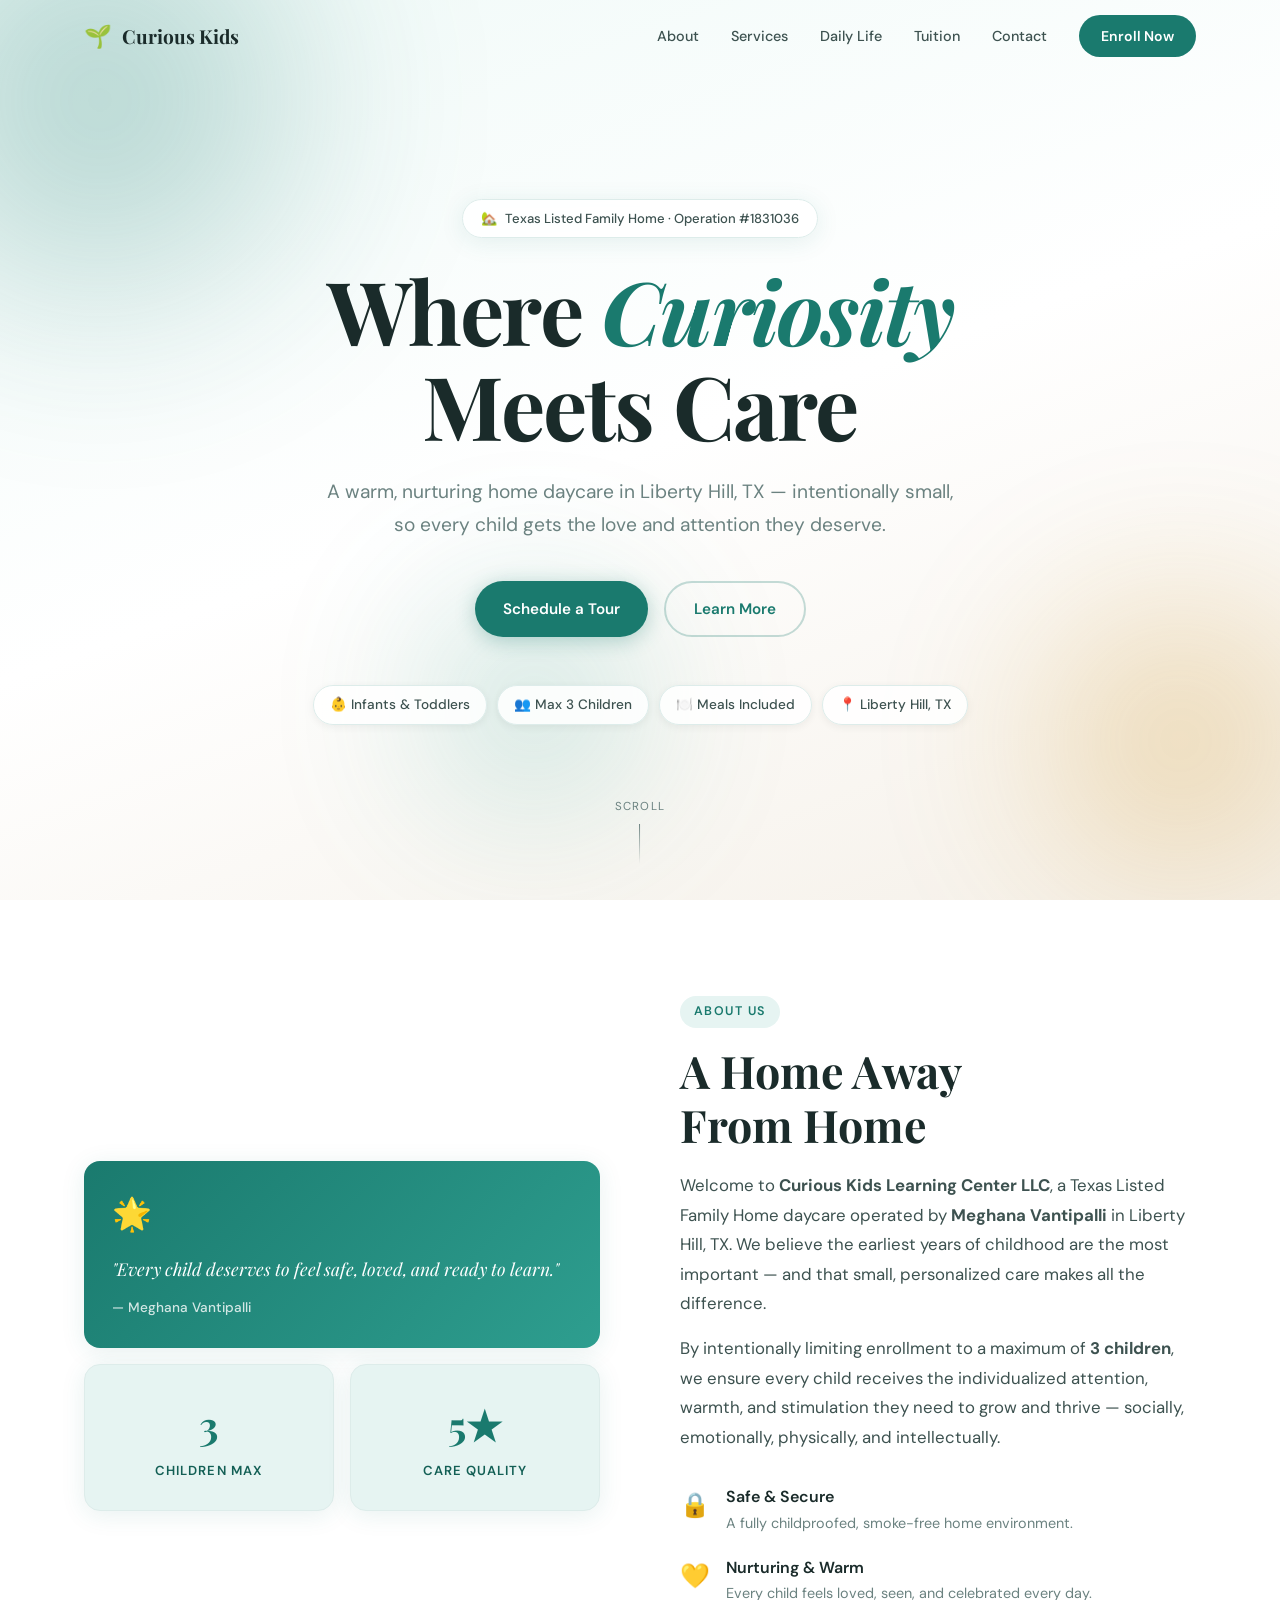
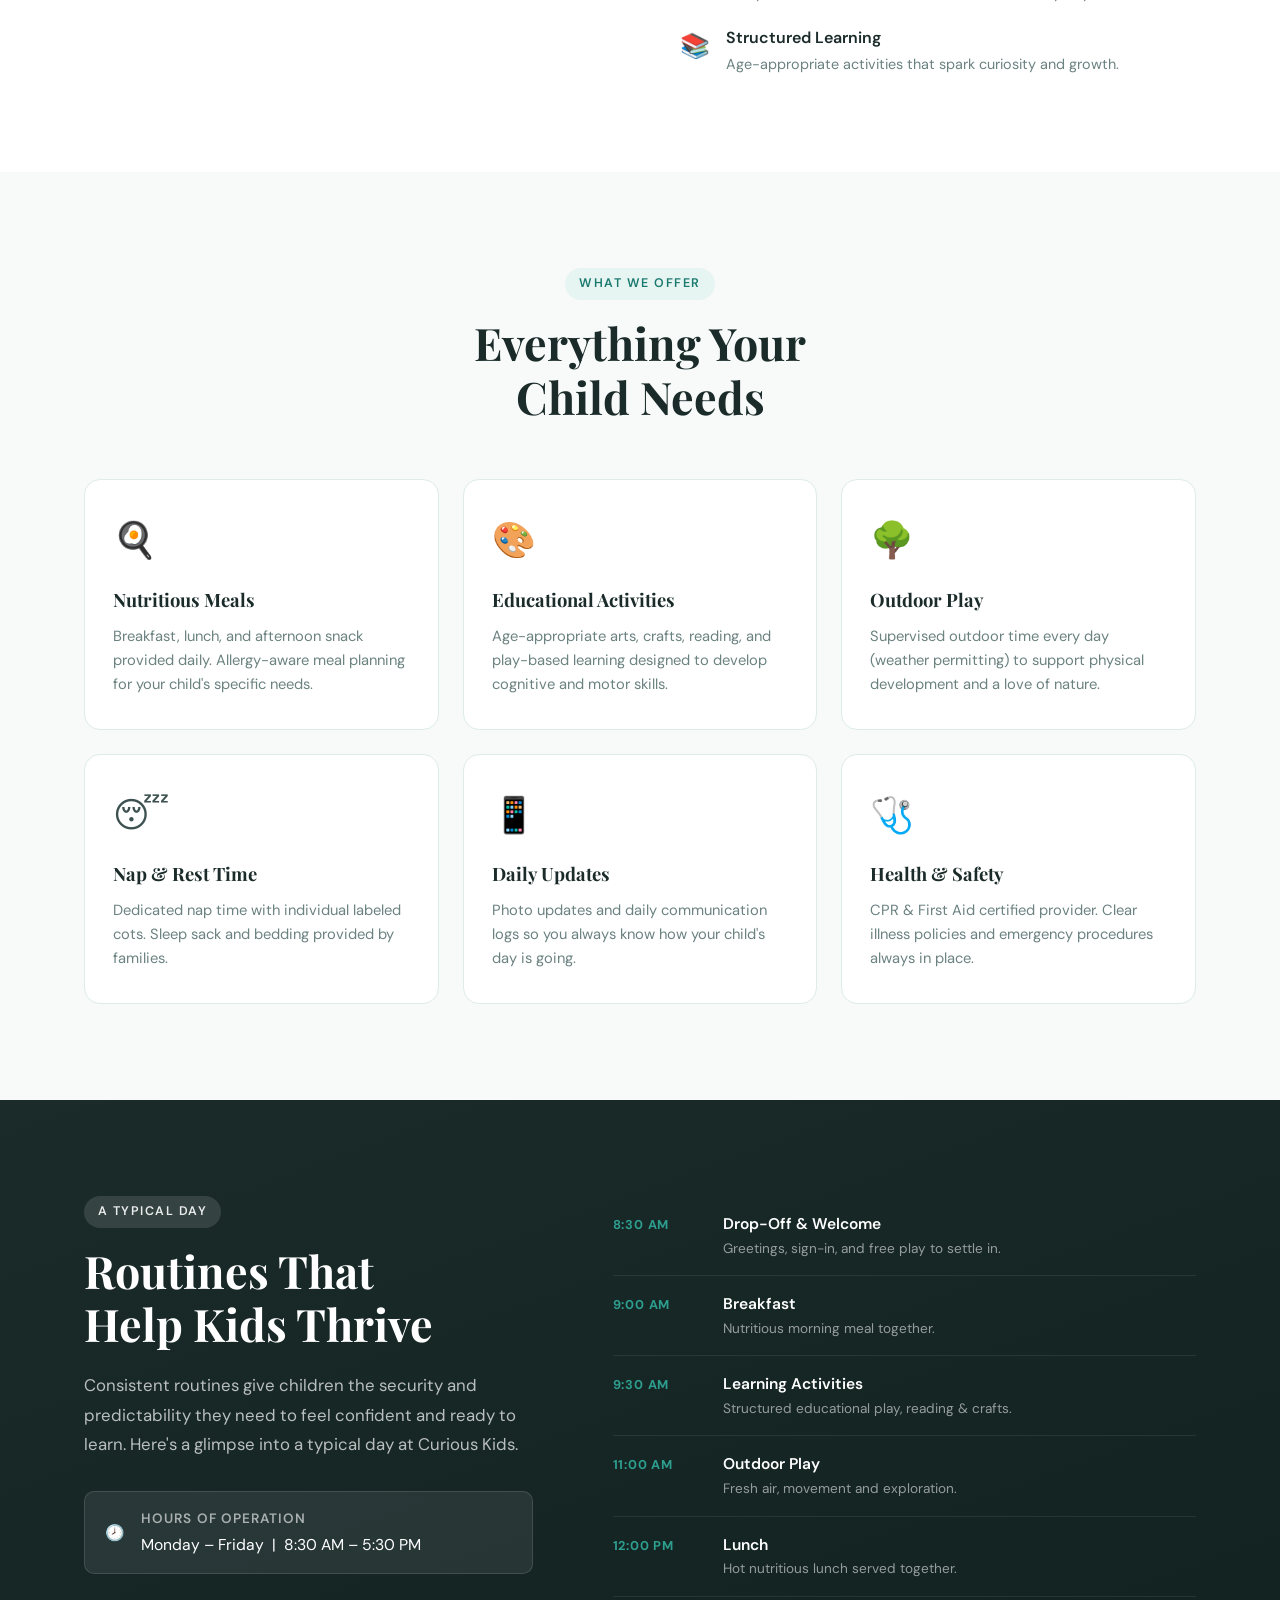
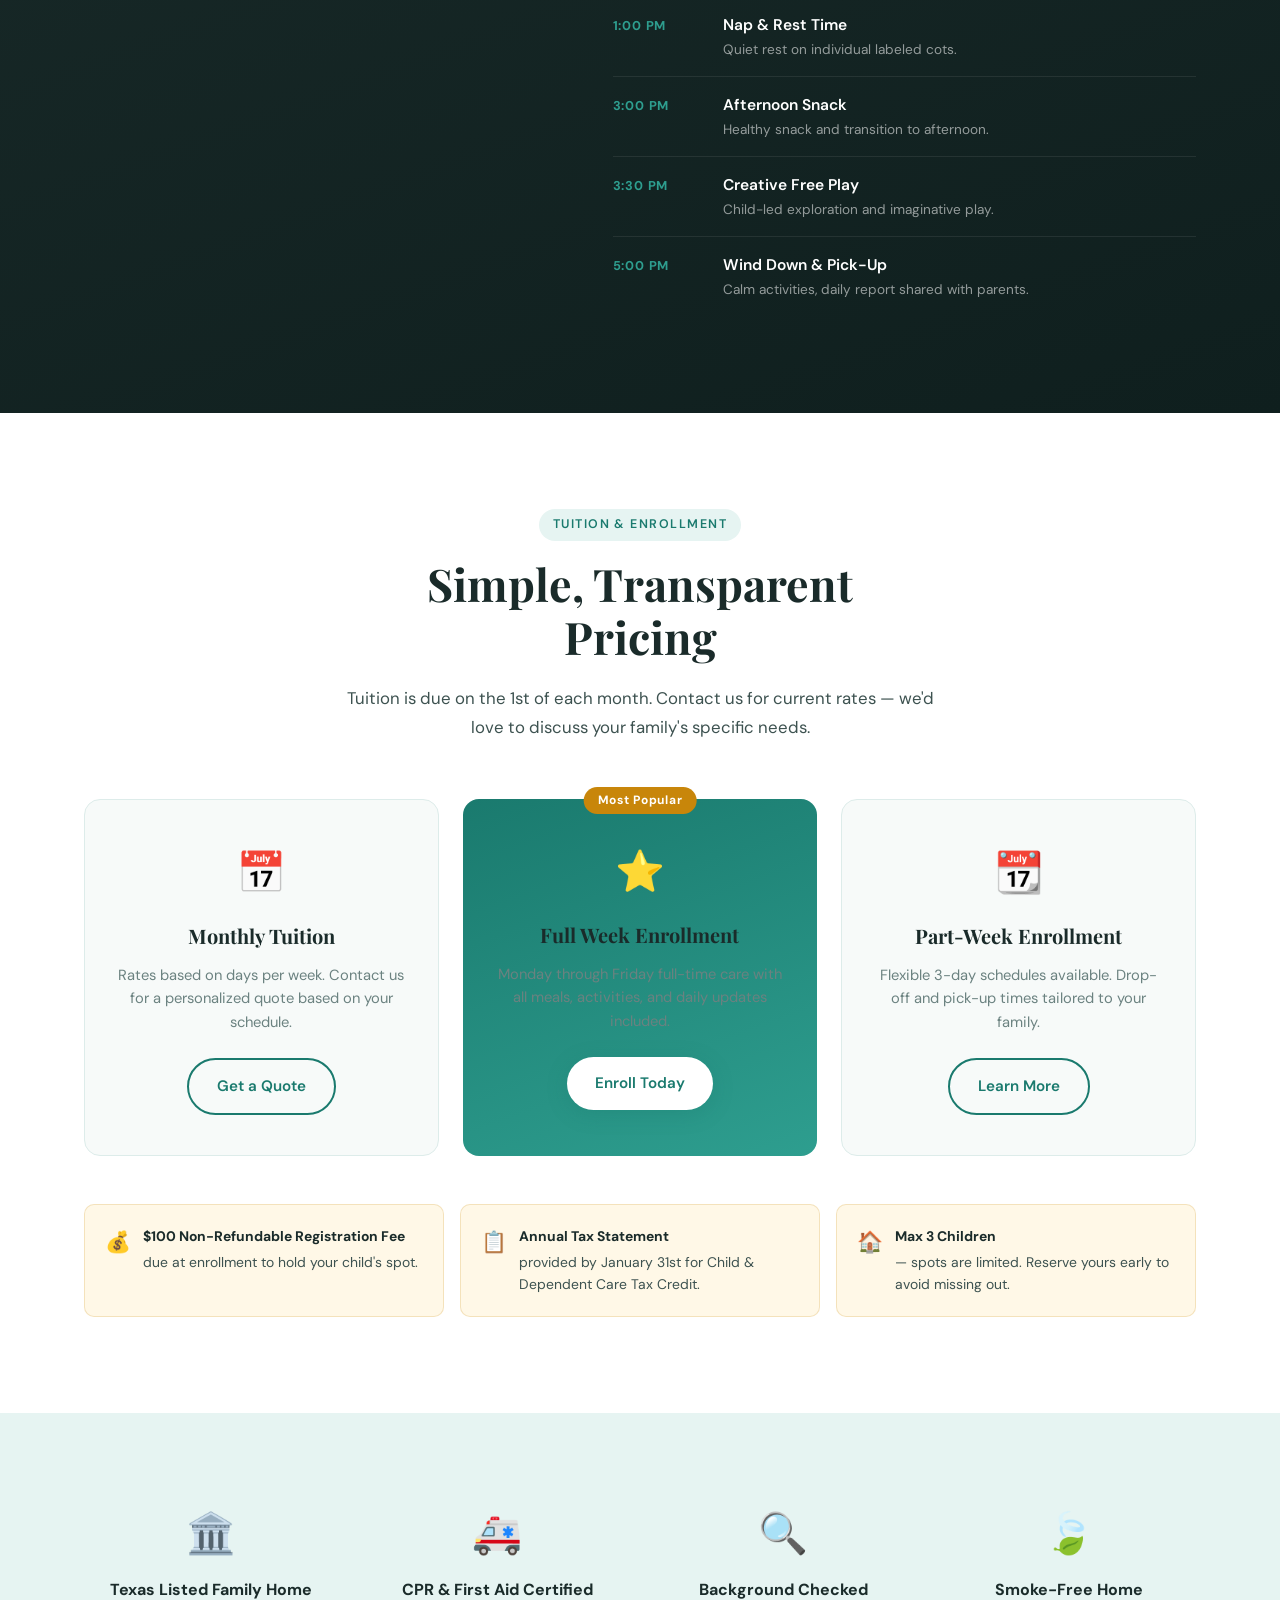
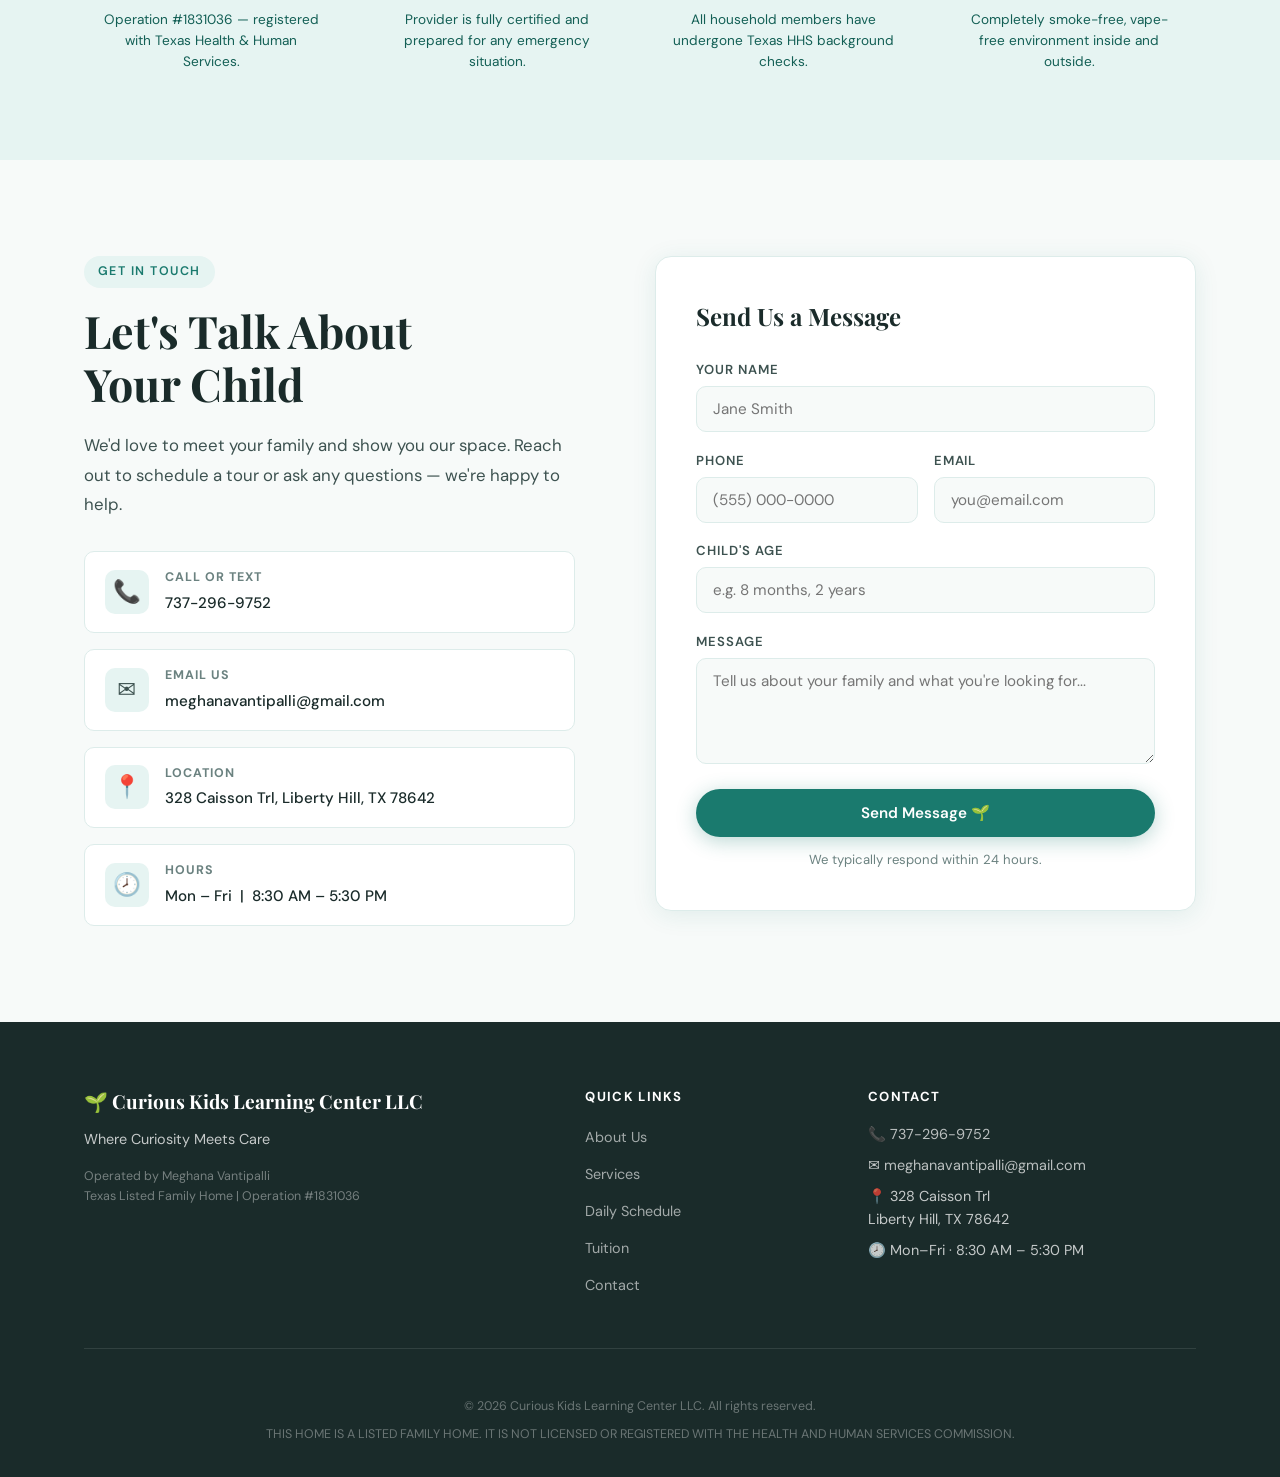
==== index.html @ 02c6db1d "Switch to full home daycare site from local design assets. Replaces the minimal landing page with th" ====
<!DOCTYPE html>
<html lang="en">
<head>
  <meta charset="UTF-8" />
  <meta name="viewport" content="width=device-width, initial-scale=1.0" />
  <title>Curious Kids Learning Center LLC | Liberty Hill, TX Home Daycare</title>
  <meta name="description" content="A warm, nurturing home daycare in Liberty Hill, TX. Small group care (max 3 children) operated by Meghana Vantipalli. Where Curiosity Meets Care." />
  <link rel="preconnect" href="https://fonts.googleapis.com" />
  <link rel="preconnect" href="https://fonts.gstatic.com" crossorigin />
  <link href="https://fonts.googleapis.com/css2?family=Playfair+Display:ital,wght@0,400;0,600;0,700;1,400&family=DM+Sans:wght@300;400;500;600&display=swap" rel="stylesheet" />
  <link rel="stylesheet" href="styles.css" />
</head>
<body>

  <!-- NAV -->
  <nav class="nav" id="nav">
    <div class="nav-inner">
      <a href="#" class="nav-logo">
        <span class="logo-icon">🌱</span>
        <span class="logo-text">Curious Kids</span>
      </a>
      <ul class="nav-links">
        <li><a href="#about">About</a></li>
        <li><a href="#services">Services</a></li>
        <li><a href="#daily">Daily Life</a></li>
        <li><a href="#tuition">Tuition</a></li>
        <li><a href="#contact">Contact</a></li>
      </ul>
      <a href="#contact" class="nav-cta">Enroll Now</a>
      <button class="hamburger" id="hamburger" aria-label="Menu">
        <span></span><span></span><span></span>
      </button>
    </div>
    <div class="mobile-menu" id="mobileMenu">
      <a href="#about">About</a>
      <a href="#services">Services</a>
      <a href="#daily">Daily Life</a>
      <a href="#tuition">Tuition</a>
      <a href="#contact">Contact</a>
    </div>
  </nav>

  <!-- HERO -->
  <section class="hero" id="home">
    <div class="hero-bg">
      <div class="blob blob-1"></div>
      <div class="blob blob-2"></div>
      <div class="blob blob-3"></div>
    </div>
    <div class="hero-content">
      <div class="hero-badge animate-in" style="--delay: 0.1s">
        <span>🏡</span> Texas Listed Family Home · Operation #1831036
      </div>
      <h1 class="hero-title animate-in" style="--delay: 0.2s">
        Where <em>Curiosity</em><br/>Meets Care
      </h1>
      <p class="hero-sub animate-in" style="--delay: 0.35s">
        A warm, nurturing home daycare in Liberty Hill, TX — intentionally small,<br class="br-desktop"/>
        so every child gets the love and attention they deserve.
      </p>
      <div class="hero-actions animate-in" style="--delay: 0.5s">
        <a href="#contact" class="btn btn-primary">Schedule a Tour</a>
        <a href="#about" class="btn btn-ghost">Learn More</a>
      </div>
      <div class="hero-pills animate-in" style="--delay: 0.65s">
        <span class="pill">👶 Infants & Toddlers</span>
        <span class="pill">👥 Max 3 Children</span>
        <span class="pill">🍽️ Meals Included</span>
        <span class="pill">📍 Liberty Hill, TX</span>
      </div>
    </div>
    <div class="hero-scroll">
      <span>scroll</span>
      <div class="scroll-line"></div>
    </div>
  </section>

  <!-- ABOUT -->
  <section class="section about" id="about">
    <div class="container">
      <div class="about-grid">
        <div class="about-visual">
          <div class="about-card card-main">
            <div class="card-emoji">🌟</div>
            <p class="card-quote">"Every child deserves to feel safe, loved, and ready to learn."</p>
            <span class="card-author">— Meghana Vantipalli</span>
          </div>
          <div class="about-card card-stat">
            <span class="stat-num">3</span>
            <span class="stat-label">Children Max</span>
          </div>
          <div class="about-card card-stat card-stat-2">
            <span class="stat-num">5★</span>
            <span class="stat-label">Care Quality</span>
          </div>
        </div>
        <div class="about-text">
          <div class="section-tag">About Us</div>
          <h2 class="section-title">A Home Away<br/>From Home</h2>
          <p class="section-body">
            Welcome to <strong>Curious Kids Learning Center LLC</strong>, a Texas Listed Family Home daycare 
            operated by <strong>Meghana Vantipalli</strong> in Liberty Hill, TX. We believe the earliest years of 
            childhood are the most important — and that small, personalized care makes all the difference.
          </p>
          <p class="section-body">
            By intentionally limiting enrollment to a maximum of <strong>3 children</strong>, we ensure every 
            child receives the individualized attention, warmth, and stimulation they need to grow and thrive — 
            socially, emotionally, physically, and intellectually.
          </p>
          <div class="about-values">
            <div class="value-item">
              <span class="value-icon">🔒</span>
              <div>
                <strong>Safe & Secure</strong>
                <p>A fully childproofed, smoke-free home environment.</p>
              </div>
            </div>
            <div class="value-item">
              <span class="value-icon">💛</span>
              <div>
                <strong>Nurturing & Warm</strong>
                <p>Every child feels loved, seen, and celebrated every day.</p>
              </div>
            </div>
            <div class="value-item">
              <span class="value-icon">📚</span>
              <div>
                <strong>Structured Learning</strong>
                <p>Age-appropriate activities that spark curiosity and growth.</p>
              </div>
            </div>
          </div>
        </div>
      </div>
    </div>
  </section>

  <!-- SERVICES -->
  <section class="section services" id="services">
    <div class="container">
      <div class="section-header">
        <div class="section-tag">What We Offer</div>
        <h2 class="section-title">Everything Your<br/>Child Needs</h2>
      </div>
      <div class="services-grid">
        <div class="service-card">
          <div class="service-icon">🍳</div>
          <h3>Nutritious Meals</h3>
          <p>Breakfast, lunch, and afternoon snack provided daily. Allergy-aware meal planning for your child's specific needs.</p>
        </div>
        <div class="service-card">
          <div class="service-icon">🎨</div>
          <h3>Educational Activities</h3>
          <p>Age-appropriate arts, crafts, reading, and play-based learning designed to develop cognitive and motor skills.</p>
        </div>
        <div class="service-card">
          <div class="service-icon">🌳</div>
          <h3>Outdoor Play</h3>
          <p>Supervised outdoor time every day (weather permitting) to support physical development and a love of nature.</p>
        </div>
        <div class="service-card">
          <div class="service-icon">😴</div>
          <h3>Nap & Rest Time</h3>
          <p>Dedicated nap time with individual labeled cots. Sleep sack and bedding provided by families.</p>
        </div>
        <div class="service-card">
          <div class="service-icon">📱</div>
          <h3>Daily Updates</h3>
          <p>Photo updates and daily communication logs so you always know how your child's day is going.</p>
        </div>
        <div class="service-card">
          <div class="service-icon">🩺</div>
          <h3>Health & Safety</h3>
          <p>CPR & First Aid certified provider. Clear illness policies and emergency procedures always in place.</p>
        </div>
      </div>
    </div>
  </section>

  <!-- DAILY SCHEDULE -->
  <section class="section daily" id="daily">
    <div class="container">
      <div class="daily-grid">
        <div class="daily-text">
          <div class="section-tag">A Typical Day</div>
          <h2 class="section-title">Routines That<br/>Help Kids Thrive</h2>
          <p class="section-body">
            Consistent routines give children the security and predictability they need to feel confident 
            and ready to learn. Here's a glimpse into a typical day at Curious Kids.
          </p>
          <div class="hours-banner">
            <span>🕗</span>
            <div>
              <strong>Hours of Operation</strong>
              <span>Monday – Friday &nbsp;|&nbsp; 8:30 AM – 5:30 PM</span>
            </div>
          </div>
        </div>
        <div class="schedule-timeline">
          <div class="timeline-item">
            <div class="time">8:30 AM</div>
            <div class="event">
              <strong>Drop-Off & Welcome</strong>
              <p>Greetings, sign-in, and free play to settle in.</p>
            </div>
          </div>
          <div class="timeline-item">
            <div class="time">9:00 AM</div>
            <div class="event">
              <strong>Breakfast</strong>
              <p>Nutritious morning meal together.</p>
            </div>
          </div>
          <div class="timeline-item">
            <div class="time">9:30 AM</div>
            <div class="event">
              <strong>Learning Activities</strong>
              <p>Structured educational play, reading & crafts.</p>
            </div>
          </div>
          <div class="timeline-item">
            <div class="time">11:00 AM</div>
            <div class="event">
              <strong>Outdoor Play</strong>
              <p>Fresh air, movement and exploration.</p>
            </div>
          </div>
          <div class="timeline-item">
            <div class="time">12:00 PM</div>
            <div class="event">
              <strong>Lunch</strong>
              <p>Hot nutritious lunch served together.</p>
            </div>
          </div>
          <div class="timeline-item">
            <div class="time">1:00 PM</div>
            <div class="event">
              <strong>Nap & Rest Time</strong>
              <p>Quiet rest on individual labeled cots.</p>
            </div>
          </div>
          <div class="timeline-item">
            <div class="time">3:00 PM</div>
            <div class="event">
              <strong>Afternoon Snack</strong>
              <p>Healthy snack and transition to afternoon.</p>
            </div>
          </div>
          <div class="timeline-item">
            <div class="time">3:30 PM</div>
            <div class="event">
              <strong>Creative Free Play</strong>
              <p>Child-led exploration and imaginative play.</p>
            </div>
          </div>
          <div class="timeline-item">
            <div class="time">5:00 PM</div>
            <div class="event">
              <strong>Wind Down & Pick-Up</strong>
              <p>Calm activities, daily report shared with parents.</p>
            </div>
          </div>
        </div>
      </div>
    </div>
  </section>

  <!-- TUITION -->
  <section class="section tuition" id="tuition">
    <div class="container">
      <div class="section-header">
        <div class="section-tag">Tuition & Enrollment</div>
        <h2 class="section-title">Simple, Transparent<br/>Pricing</h2>
        <p class="section-body center">Tuition is due on the 1st of each month. Contact us for current rates — we'd love to discuss your family's specific needs.</p>
      </div>
      <div class="tuition-grid">
        <div class="tuition-card">
          <div class="tuition-icon">📅</div>
          <h3>Monthly Tuition</h3>
          <p>Rates based on days per week. Contact us for a personalized quote based on your schedule.</p>
          <a href="#contact" class="btn btn-outline">Get a Quote</a>
        </div>
        <div class="tuition-card tuition-featured">
          <div class="featured-badge">Most Popular</div>
          <div class="tuition-icon">⭐</div>
          <h3>Full Week Enrollment</h3>
          <p>Monday through Friday full-time care with all meals, activities, and daily updates included.</p>
          <a href="#contact" class="btn btn-primary">Enroll Today</a>
        </div>
        <div class="tuition-card">
          <div class="tuition-icon">📆</div>
          <h3>Part-Week Enrollment</h3>
          <p>Flexible 3-day schedules available. Drop-off and pick-up times tailored to your family.</p>
          <a href="#contact" class="btn btn-outline">Learn More</a>
        </div>
      </div>
      <div class="tuition-notes">
        <div class="note-item">
          <span>💰</span>
          <p><strong>$100 Non-Refundable Registration Fee</strong> due at enrollment to hold your child's spot.</p>
        </div>
        <div class="note-item">
          <span>📋</span>
          <p><strong>Annual Tax Statement</strong> provided by January 31st for Child & Dependent Care Tax Credit.</p>
        </div>
        <div class="note-item">
          <span>🏠</span>
          <p><strong>Max 3 Children</strong> — spots are limited. Reserve yours early to avoid missing out.</p>
        </div>
      </div>
    </div>
  </section>

  <!-- TRUST SECTION -->
  <section class="section trust">
    <div class="container">
      <div class="trust-grid">
        <div class="trust-item">
          <div class="trust-icon">🏛️</div>
          <h4>Texas Listed Family Home</h4>
          <p>Operation #1831036 — registered with Texas Health & Human Services.</p>
        </div>
        <div class="trust-item">
          <div class="trust-icon">🚑</div>
          <h4>CPR & First Aid Certified</h4>
          <p>Provider is fully certified and prepared for any emergency situation.</p>
        </div>
        <div class="trust-item">
          <div class="trust-icon">🔍</div>
          <h4>Background Checked</h4>
          <p>All household members have undergone Texas HHS background checks.</p>
        </div>
        <div class="trust-item">
          <div class="trust-icon">🍃</div>
          <h4>Smoke-Free Home</h4>
          <p>Completely smoke-free, vape-free environment inside and outside.</p>
        </div>
      </div>
    </div>
  </section>

  <!-- CONTACT -->
  <section class="section contact" id="contact">
    <div class="container">
      <div class="contact-grid">
        <div class="contact-info">
          <div class="section-tag">Get In Touch</div>
          <h2 class="section-title">Let's Talk About<br/>Your Child</h2>
          <p class="section-body">
            We'd love to meet your family and show you our space. Reach out to schedule a tour or ask any questions — we're happy to help.
          </p>
          <div class="contact-details">
            <a href="tel:7372969752" class="contact-item">
              <div class="contact-item-icon">📞</div>
              <div>
                <strong>Call or Text</strong>
                <span>737-296-9752</span>
              </div>
            </a>
            <a href="mailto:meghanavantipalli@gmail.com" class="contact-item">
              <div class="contact-item-icon">✉️</div>
              <div>
                <strong>Email Us</strong>
                <span>meghanavantipalli@gmail.com</span>
              </div>
            </a>
            <div class="contact-item">
              <div class="contact-item-icon">📍</div>
              <div>
                <strong>Location</strong>
                <span>328 Caisson Trl, Liberty Hill, TX 78642</span>
              </div>
            </div>
            <div class="contact-item">
              <div class="contact-item-icon">🕗</div>
              <div>
                <strong>Hours</strong>
                <span>Mon – Fri &nbsp;|&nbsp; 8:30 AM – 5:30 PM</span>
              </div>
            </div>
          </div>
        </div>
        <div class="contact-form-wrap">
          <form class="contact-form" id="contactForm">
            <h3>Send Us a Message</h3>
            <div class="form-group">
              <label>Your Name</label>
              <input type="text" placeholder="Jane Smith" required />
            </div>
            <div class="form-row">
              <div class="form-group">
                <label>Phone</label>
                <input type="tel" placeholder="(555) 000-0000" />
              </div>
              <div class="form-group">
                <label>Email</label>
                <input type="email" placeholder="you@email.com" required />
              </div>
            </div>
            <div class="form-group">
              <label>Child's Age</label>
              <input type="text" placeholder="e.g. 8 months, 2 years" />
            </div>
            <div class="form-group">
              <label>Message</label>
              <textarea rows="4" placeholder="Tell us about your family and what you're looking for..."></textarea>
            </div>
            <button type="submit" class="btn btn-primary full-width">Send Message 🌱</button>
            <p class="form-note">We typically respond within 24 hours.</p>
          </form>
        </div>
      </div>
    </div>
  </section>

  <!-- FOOTER -->
  <footer class="footer">
    <div class="container">
      <div class="footer-grid">
        <div class="footer-brand">
          <div class="footer-logo">🌱 Curious Kids Learning Center LLC</div>
          <p>Where Curiosity Meets Care</p>
          <p class="footer-legal">Operated by Meghana Vantipalli<br/>Texas Listed Family Home | Operation #1831036</p>
        </div>
        <div class="footer-links">
          <h4>Quick Links</h4>
          <a href="#about">About Us</a>
          <a href="#services">Services</a>
          <a href="#daily">Daily Schedule</a>
          <a href="#tuition">Tuition</a>
          <a href="#contact">Contact</a>
        </div>
        <div class="footer-contact">
          <h4>Contact</h4>
          <p>📞 <a href="tel:7372969752">737-296-9752</a></p>
          <p>✉️ <a href="mailto:meghanavantipalli@gmail.com">meghanavantipalli@gmail.com</a></p>
          <p>📍 328 Caisson Trl<br/>Liberty Hill, TX 78642</p>
          <p>🕗 Mon–Fri · 8:30 AM – 5:30 PM</p>
        </div>
      </div>
      <div class="footer-bottom">
        <p>© 2026 Curious Kids Learning Center LLC. All rights reserved.</p>
        <p>THIS HOME IS A LISTED FAMILY HOME. IT IS NOT LICENSED OR REGISTERED WITH THE HEALTH AND HUMAN SERVICES COMMISSION.</p>
      </div>
    </div>
  </footer>

  <script src="script.js"></script>
</body>
</html>
---- styles.css ----
/* ── RESET & BASE ─────────────────────────────────────── */
*, *::before, *::after { box-sizing: border-box; margin: 0; padding: 0; }

:root {
  --teal:       #1A7A6E;
  --teal-dark:  #135f55;
  --teal-light: #e6f4f2;
  --teal-mid:   #2E9E8F;
  --gold:       #C8860A;
  --gold-light: #fff8e7;
  --dark:       #1A2B2A;
  --body:       #3D5250;
  --muted:      #6B8280;
  --border:     #ddecea;
  --white:      #FFFFFF;
  --off-white:  #f7faf9;
  --radius:     16px;
  --radius-sm:  10px;
  --shadow:     0 4px 24px rgba(26,122,110,0.10);
  --shadow-lg:  0 12px 48px rgba(26,122,110,0.16);
  --font-display: 'Playfair Display', Georgia, serif;
  --font-body:    'DM Sans', system-ui, sans-serif;
  --nav-h:      72px;
}

html { scroll-behavior: smooth; font-size: 16px; }

body {
  font-family: var(--font-body);
  color: var(--body);
  background: var(--white);
  line-height: 1.6;
  overflow-x: hidden;
}

img { max-width: 100%; display: block; }
a { text-decoration: none; color: inherit; }

/* ── TYPOGRAPHY ───────────────────────────────────────── */
.section-tag {
  display: inline-block;
  font-size: 0.78rem;
  font-weight: 600;
  letter-spacing: 0.12em;
  text-transform: uppercase;
  color: var(--teal);
  background: var(--teal-light);
  padding: 6px 14px;
  border-radius: 100px;
  margin-bottom: 1rem;
}

.section-title {
  font-family: var(--font-display);
  font-size: clamp(2rem, 4vw, 2.8rem);
  font-weight: 700;
  color: var(--dark);
  line-height: 1.2;
  margin-bottom: 1.25rem;
}

.section-body {
  font-size: 1.05rem;
  color: var(--body);
  line-height: 1.75;
  margin-bottom: 1rem;
  max-width: 600px;
}

.section-body.center { text-align: center; margin: 0 auto 1rem; }

.section-header {
  text-align: center;
  margin-bottom: 3.5rem;
}

/* ── LAYOUT ───────────────────────────────────────────── */
.container {
  max-width: 1160px;
  margin: 0 auto;
  padding: 0 24px;
}

.section {
  padding: 96px 0;
}

/* ── BUTTONS ──────────────────────────────────────────── */
.btn {
  display: inline-flex;
  align-items: center;
  gap: 8px;
  padding: 14px 28px;
  border-radius: 100px;
  font-family: var(--font-body);
  font-size: 0.95rem;
  font-weight: 600;
  cursor: pointer;
  transition: all 0.25s ease;
  border: none;
  white-space: nowrap;
}

.btn-primary {
  background: var(--teal);
  color: var(--white);
  box-shadow: 0 4px 20px rgba(26,122,110,0.30);
}

.btn-primary:hover {
  background: var(--teal-dark);
  transform: translateY(-2px);
  box-shadow: 0 8px 28px rgba(26,122,110,0.40);
}

.btn-ghost {
  background: transparent;
  color: var(--teal);
  border: 2px solid rgba(26,122,110,0.25);
}

.btn-ghost:hover {
  background: var(--teal-light);
  border-color: var(--teal);
}

.btn-outline {
  background: transparent;
  color: var(--teal);
  border: 2px solid var(--teal);
}

.btn-outline:hover {
  background: var(--teal);
  color: var(--white);
}

.btn.full-width { width: 100%; justify-content: center; }

/* ── NAV ──────────────────────────────────────────────── */
.nav {
  position: fixed;
  top: 0; left: 0; right: 0;
  height: var(--nav-h);
  z-index: 100;
  transition: all 0.3s ease;
  background: transparent;
}

.nav.scrolled {
  background: rgba(255,255,255,0.96);
  backdrop-filter: blur(12px);
  box-shadow: 0 1px 24px rgba(26,122,110,0.10);
}

.nav-inner {
  max-width: 1160px;
  margin: 0 auto;
  padding: 0 24px;
  height: 100%;
  display: flex;
  align-items: center;
  gap: 2rem;
}

.nav-logo {
  display: flex;
  align-items: center;
  gap: 10px;
  font-family: var(--font-display);
  font-size: 1.2rem;
  font-weight: 700;
  color: var(--dark);
  white-space: nowrap;
}

.logo-icon { font-size: 1.4rem; }

.nav-links {
  display: flex;
  list-style: none;
  gap: 2rem;
  margin-left: auto;
}

.nav-links a {
  font-size: 0.9rem;
  font-weight: 500;
  color: var(--body);
  transition: color 0.2s;
}

.nav-links a:hover { color: var(--teal); }

.nav-cta {
  display: inline-flex;
  align-items: center;
  padding: 10px 22px;
  background: var(--teal);
  color: var(--white);
  border-radius: 100px;
  font-size: 0.88rem;
  font-weight: 600;
  transition: all 0.25s;
  white-space: nowrap;
}

.nav-cta:hover { background: var(--teal-dark); transform: translateY(-1px); }

.hamburger {
  display: none;
  flex-direction: column;
  gap: 5px;
  background: none;
  border: none;
  cursor: pointer;
  padding: 4px;
  margin-left: auto;
}

.hamburger span {
  display: block;
  width: 24px;
  height: 2px;
  background: var(--dark);
  border-radius: 2px;
  transition: all 0.3s;
}

.mobile-menu {
  display: none;
  flex-direction: column;
  background: var(--white);
  padding: 16px 24px 24px;
  border-top: 1px solid var(--border);
  gap: 4px;
  box-shadow: 0 8px 24px rgba(0,0,0,0.08);
}

.mobile-menu.open { display: flex; }

.mobile-menu a {
  font-size: 1rem;
  font-weight: 500;
  color: var(--body);
  padding: 10px 0;
  border-bottom: 1px solid var(--border);
}

.mobile-menu a:last-child { border: none; }

/* ── HERO ─────────────────────────────────────────────── */
.hero {
  min-height: 100vh;
  display: flex;
  align-items: center;
  justify-content: center;
  position: relative;
  overflow: hidden;
  padding: calc(var(--nav-h) + 48px) 24px 96px;
  background: linear-gradient(160deg, #f0faf8 0%, #ffffff 50%, #f5f0e8 100%);
}

.hero-bg {
  position: absolute;
  inset: 0;
  pointer-events: none;
  overflow: hidden;
}

.blob {
  position: absolute;
  border-radius: 50%;
  filter: blur(80px);
  opacity: 0.35;
}

.blob-1 {
  width: 600px; height: 600px;
  background: radial-gradient(circle, #1A7A6E 0%, transparent 70%);
  top: -200px; left: -200px;
  animation: blobFloat 12s ease-in-out infinite;
}

.blob-2 {
  width: 400px; height: 400px;
  background: radial-gradient(circle, #C8860A 0%, transparent 70%);
  top: 60%; right: -100px;
  animation: blobFloat 16s ease-in-out infinite reverse;
}

.blob-3 {
  width: 300px; height: 300px;
  background: radial-gradient(circle, #2E9E8F 0%, transparent 70%);
  bottom: 5%; left: 30%;
  animation: blobFloat 10s ease-in-out infinite 3s;
}

@keyframes blobFloat {
  0%, 100% { transform: translate(0, 0) scale(1); }
  33% { transform: translate(30px, -30px) scale(1.05); }
  66% { transform: translate(-20px, 20px) scale(0.97); }
}

.hero-content {
  position: relative;
  text-align: center;
  max-width: 780px;
  z-index: 1;
}

.hero-badge {
  display: inline-flex;
  align-items: center;
  gap: 8px;
  background: rgba(255,255,255,0.85);
  backdrop-filter: blur(8px);
  border: 1px solid var(--border);
  border-radius: 100px;
  padding: 8px 18px;
  font-size: 0.82rem;
  font-weight: 500;
  color: var(--body);
  margin-bottom: 1.5rem;
  box-shadow: var(--shadow);
}

.hero-title {
  font-family: var(--font-display);
  font-size: clamp(3rem, 7vw, 5.5rem);
  font-weight: 700;
  color: var(--dark);
  line-height: 1.08;
  margin-bottom: 1.5rem;
  letter-spacing: -0.02em;
}

.hero-title em {
  font-style: italic;
  color: var(--teal);
}

.hero-sub {
  font-size: clamp(1rem, 2vw, 1.2rem);
  color: var(--muted);
  line-height: 1.7;
  margin-bottom: 2.5rem;
}

.hero-actions {
  display: flex;
  gap: 1rem;
  justify-content: center;
  flex-wrap: wrap;
  margin-bottom: 3rem;
}

.hero-pills {
  display: flex;
  flex-wrap: wrap;
  gap: 10px;
  justify-content: center;
}

.pill {
  background: rgba(255,255,255,0.85);
  backdrop-filter: blur(8px);
  border: 1px solid var(--border);
  border-radius: 100px;
  padding: 8px 16px;
  font-size: 0.85rem;
  font-weight: 500;
  color: var(--body);
  box-shadow: 0 2px 8px rgba(0,0,0,0.06);
}

.hero-scroll {
  position: absolute;
  bottom: 36px;
  left: 50%;
  transform: translateX(-50%);
  display: flex;
  flex-direction: column;
  align-items: center;
  gap: 8px;
  color: var(--muted);
  font-size: 0.72rem;
  letter-spacing: 0.1em;
  text-transform: uppercase;
}

.scroll-line {
  width: 1px;
  height: 40px;
  background: linear-gradient(to bottom, var(--muted), transparent);
  animation: scrollPulse 2s ease-in-out infinite;
}

@keyframes scrollPulse {
  0%, 100% { opacity: 0.4; transform: scaleY(1); }
  50% { opacity: 1; transform: scaleY(1.15); }
}

/* ── ANIMATIONS ───────────────────────────────────────── */
.animate-in {
  opacity: 0;
  transform: translateY(24px);
  animation: fadeUp 0.7s ease forwards;
  animation-delay: var(--delay, 0s);
}

@keyframes fadeUp {
  to { opacity: 1; transform: translateY(0); }
}

/* ── ABOUT ────────────────────────────────────────────── */
.about { background: var(--white); }

.about-grid {
  display: grid;
  grid-template-columns: 1fr 1fr;
  gap: 5rem;
  align-items: center;
}

.about-visual {
  position: relative;
  display: grid;
  grid-template-columns: 1fr 1fr;
  grid-template-rows: auto auto;
  gap: 16px;
}

.about-card {
  background: var(--white);
  border-radius: var(--radius);
  padding: 28px;
  box-shadow: var(--shadow);
  border: 1px solid var(--border);
}

.card-main {
  grid-column: 1 / -1;
  background: linear-gradient(135deg, var(--teal) 0%, var(--teal-mid) 100%);
  border: none;
  color: white;
}

.card-emoji { font-size: 2rem; margin-bottom: 1rem; }

.card-quote {
  font-family: var(--font-display);
  font-size: 1.1rem;
  font-style: italic;
  line-height: 1.5;
  margin-bottom: 0.75rem;
}

.card-author {
  font-size: 0.85rem;
  opacity: 0.8;
  font-weight: 500;
}

.card-stat {
  text-align: center;
  background: var(--teal-light);
}

.stat-num {
  display: block;
  font-family: var(--font-display);
  font-size: 2.5rem;
  font-weight: 700;
  color: var(--teal);
}

.stat-label {
  font-size: 0.82rem;
  color: var(--teal-dark);
  font-weight: 600;
  text-transform: uppercase;
  letter-spacing: 0.08em;
}

.about-values {
  display: flex;
  flex-direction: column;
  gap: 1.25rem;
  margin-top: 2rem;
}

.value-item {
  display: flex;
  align-items: flex-start;
  gap: 1rem;
}

.value-icon {
  font-size: 1.5rem;
  flex-shrink: 0;
  margin-top: 2px;
}

.value-item strong {
  display: block;
  color: var(--dark);
  font-weight: 600;
  margin-bottom: 2px;
}

.value-item p {
  font-size: 0.9rem;
  color: var(--muted);
  margin: 0;
}

/* ── SERVICES ─────────────────────────────────────────── */
.services { background: var(--off-white); }

.services-grid {
  display: grid;
  grid-template-columns: repeat(3, 1fr);
  gap: 1.5rem;
}

.service-card {
  background: var(--white);
  border-radius: var(--radius);
  padding: 2rem 1.75rem;
  border: 1px solid var(--border);
  transition: all 0.3s ease;
  position: relative;
  overflow: hidden;
}

.service-card::before {
  content: '';
  position: absolute;
  top: 0; left: 0; right: 0;
  height: 3px;
  background: linear-gradient(90deg, var(--teal), var(--teal-mid));
  transform: scaleX(0);
  transition: transform 0.3s ease;
}

.service-card:hover {
  transform: translateY(-4px);
  box-shadow: var(--shadow-lg);
  border-color: var(--teal-light);
}

.service-card:hover::before { transform: scaleX(1); }

.service-icon {
  font-size: 2.2rem;
  margin-bottom: 1rem;
}

.service-card h3 {
  font-family: var(--font-display);
  font-size: 1.15rem;
  color: var(--dark);
  margin-bottom: 0.6rem;
}

.service-card p {
  font-size: 0.92rem;
  color: var(--muted);
  line-height: 1.65;
}

/* ── DAILY SCHEDULE ───────────────────────────────────── */
.daily {
  background: linear-gradient(160deg, #1A2B2A 0%, #0f1f1e 100%);
  color: white;
}

.daily .section-tag {
  background: rgba(255,255,255,0.12);
  color: rgba(255,255,255,0.9);
}

.daily .section-title { color: white; }
.daily .section-body { color: rgba(255,255,255,0.7); }

.daily-grid {
  display: grid;
  grid-template-columns: 1fr 1.3fr;
  gap: 5rem;
  align-items: start;
}

.hours-banner {
  display: flex;
  align-items: center;
  gap: 1rem;
  background: rgba(255,255,255,0.08);
  border: 1px solid rgba(255,255,255,0.12);
  border-radius: var(--radius-sm);
  padding: 16px 20px;
  margin-top: 2rem;
  font-size: 1.5rem;
}

.hours-banner div {
  display: flex;
  flex-direction: column;
  gap: 2px;
}

.hours-banner strong {
  font-size: 0.85rem;
  font-weight: 600;
  color: rgba(255,255,255,0.6);
  text-transform: uppercase;
  letter-spacing: 0.08em;
}

.hours-banner span {
  font-size: 0.98rem;
  color: white;
}

.schedule-timeline {
  display: flex;
  flex-direction: column;
  gap: 0;
}

.timeline-item {
  display: grid;
  grid-template-columns: 90px 1fr;
  gap: 1.25rem;
  align-items: start;
  padding: 16px 0;
  border-bottom: 1px solid rgba(255,255,255,0.08);
  position: relative;
}

.timeline-item:last-child { border-bottom: none; }

.time {
  font-size: 0.8rem;
  font-weight: 700;
  color: var(--teal-mid);
  letter-spacing: 0.06em;
  padding-top: 3px;
  white-space: nowrap;
}

.event strong {
  display: block;
  font-size: 0.97rem;
  color: white;
  margin-bottom: 2px;
  font-weight: 600;
}

.event p {
  font-size: 0.85rem;
  color: rgba(255,255,255,0.55);
  margin: 0;
  line-height: 1.5;
}

/* ── TUITION ──────────────────────────────────────────── */
.tuition { background: var(--white); }

.tuition-grid {
  display: grid;
  grid-template-columns: repeat(3, 1fr);
  gap: 1.5rem;
  margin-bottom: 3rem;
}

.tuition-card {
  background: var(--off-white);
  border-radius: var(--radius);
  padding: 2.5rem 2rem;
  border: 1px solid var(--border);
  text-align: center;
  position: relative;
  transition: all 0.3s ease;
}

.tuition-card:hover {
  transform: translateY(-4px);
  box-shadow: var(--shadow);
}

.tuition-featured {
  background: linear-gradient(160deg, var(--teal) 0%, var(--teal-mid) 100%);
  color: white;
  border: none;
  transform: scale(1.03);
}

.tuition-featured:hover { transform: scale(1.03) translateY(-4px); }
.tuition-featured h3, .tuition-featured p { color: white; }
.tuition-featured .btn-primary { background: white; color: var(--teal); }
.tuition-featured .btn-primary:hover { background: var(--teal-light); }

.featured-badge {
  position: absolute;
  top: -12px;
  left: 50%;
  transform: translateX(-50%);
  background: var(--gold);
  color: white;
  font-size: 0.75rem;
  font-weight: 700;
  padding: 4px 14px;
  border-radius: 100px;
  white-space: nowrap;
  letter-spacing: 0.06em;
}

.tuition-icon { font-size: 2.5rem; margin-bottom: 1rem; }

.tuition-card h3 {
  font-family: var(--font-display);
  font-size: 1.25rem;
  color: var(--dark);
  margin-bottom: 0.75rem;
}

.tuition-card p {
  font-size: 0.92rem;
  color: var(--muted);
  margin-bottom: 1.5rem;
  line-height: 1.6;
}

.tuition-notes {
  display: grid;
  grid-template-columns: repeat(3, 1fr);
  gap: 1rem;
}

.note-item {
  display: flex;
  gap: 0.75rem;
  align-items: flex-start;
  background: var(--gold-light);
  border: 1px solid rgba(200,134,10,0.2);
  border-radius: var(--radius-sm);
  padding: 1.25rem;
  font-size: 0.87rem;
}

.note-item span { font-size: 1.3rem; flex-shrink: 0; }
.note-item strong { display: block; color: var(--dark); margin-bottom: 4px; }
.note-item p { color: var(--body); margin: 0; }

/* ── TRUST ────────────────────────────────────────────── */
.trust { background: var(--teal-light); padding: 64px 0; }

.trust-grid {
  display: grid;
  grid-template-columns: repeat(4, 1fr);
  gap: 2rem;
  text-align: center;
}

.trust-item { padding: 1.5rem 1rem; }
.trust-icon { font-size: 2.5rem; margin-bottom: 0.75rem; }

.trust-item h4 {
  font-size: 1rem;
  color: var(--dark);
  font-weight: 700;
  margin-bottom: 0.4rem;
}

.trust-item p {
  font-size: 0.85rem;
  color: var(--teal-dark);
  line-height: 1.55;
}

/* ── CONTACT ──────────────────────────────────────────── */
.contact { background: var(--off-white); }

.contact-grid {
  display: grid;
  grid-template-columns: 1fr 1.1fr;
  gap: 5rem;
  align-items: start;
}

.contact-details {
  display: flex;
  flex-direction: column;
  gap: 1rem;
  margin-top: 2rem;
}

.contact-item {
  display: flex;
  align-items: center;
  gap: 1rem;
  padding: 1rem 1.25rem;
  background: var(--white);
  border-radius: var(--radius-sm);
  border: 1px solid var(--border);
  transition: all 0.25s;
}

a.contact-item:hover {
  border-color: var(--teal);
  box-shadow: var(--shadow);
  transform: translateX(4px);
}

.contact-item-icon {
  font-size: 1.4rem;
  width: 44px;
  height: 44px;
  background: var(--teal-light);
  border-radius: 10px;
  display: flex;
  align-items: center;
  justify-content: center;
  flex-shrink: 0;
}

.contact-item strong {
  display: block;
  font-size: 0.78rem;
  text-transform: uppercase;
  letter-spacing: 0.08em;
  color: var(--muted);
  margin-bottom: 2px;
}

.contact-item span {
  font-size: 0.95rem;
  color: var(--dark);
  font-weight: 500;
}

.contact-form-wrap {
  background: var(--white);
  border-radius: var(--radius);
  padding: 2.5rem;
  box-shadow: var(--shadow);
  border: 1px solid var(--border);
}

.contact-form h3 {
  font-family: var(--font-display);
  font-size: 1.5rem;
  color: var(--dark);
  margin-bottom: 1.5rem;
}

.form-group {
  margin-bottom: 1.1rem;
}

.form-row {
  display: grid;
  grid-template-columns: 1fr 1fr;
  gap: 1rem;
}

.form-group label {
  display: block;
  font-size: 0.82rem;
  font-weight: 600;
  color: var(--body);
  text-transform: uppercase;
  letter-spacing: 0.07em;
  margin-bottom: 6px;
}

.form-group input,
.form-group textarea {
  width: 100%;
  padding: 12px 16px;
  background: var(--off-white);
  border: 1px solid var(--border);
  border-radius: var(--radius-sm);
  font-family: var(--font-body);
  font-size: 0.95rem;
  color: var(--dark);
  transition: all 0.2s;
  outline: none;
}

.form-group input:focus,
.form-group textarea:focus {
  border-color: var(--teal);
  background: white;
  box-shadow: 0 0 0 3px rgba(26,122,110,0.1);
}

.form-group textarea { resize: vertical; min-height: 100px; }

.form-note {
  text-align: center;
  font-size: 0.82rem;
  color: var(--muted);
  margin-top: 0.75rem;
}

/* ── FOOTER ───────────────────────────────────────────── */
.footer {
  background: var(--dark);
  color: rgba(255,255,255,0.75);
  padding: 64px 0 32px;
}

.footer-grid {
  display: grid;
  grid-template-columns: 2fr 1fr 1.5fr;
  gap: 4rem;
  margin-bottom: 3rem;
  padding-bottom: 3rem;
  border-bottom: 1px solid rgba(255,255,255,0.1);
}

.footer-logo {
  font-family: var(--font-display);
  font-size: 1.2rem;
  color: white;
  font-weight: 700;
  margin-bottom: 0.75rem;
}

.footer-brand p {
  font-size: 0.9rem;
  line-height: 1.6;
  margin-bottom: 0.5rem;
}

.footer-legal {
  font-size: 0.78rem !important;
  color: rgba(255,255,255,0.4) !important;
  margin-top: 1rem !important;
}

.footer-links, .footer-contact {
  display: flex;
  flex-direction: column;
  gap: 0.5rem;
}

.footer-links h4, .footer-contact h4 {
  color: white;
  font-size: 0.82rem;
  text-transform: uppercase;
  letter-spacing: 0.1em;
  margin-bottom: 0.5rem;
}

.footer-links a {
  font-size: 0.9rem;
  color: rgba(255,255,255,0.6);
  transition: color 0.2s;
  padding: 3px 0;
}

.footer-links a:hover { color: var(--teal-mid); }

.footer-contact p {
  font-size: 0.9rem;
  line-height: 1.6;
}

.footer-contact a {
  color: rgba(255,255,255,0.7);
  transition: color 0.2s;
}

.footer-contact a:hover { color: var(--teal-mid); }

.footer-bottom {
  text-align: center;
  display: flex;
  flex-direction: column;
  gap: 8px;
}

.footer-bottom p {
  font-size: 0.78rem;
  color: rgba(255,255,255,0.35);
  line-height: 1.6;
}

/* ── SCROLL REVEAL ────────────────────────────────────── */
.reveal {
  opacity: 0;
  transform: translateY(32px);
  transition: opacity 0.7s ease, transform 0.7s ease;
}

.reveal.visible {
  opacity: 1;
  transform: translateY(0);
}

/* ── RESPONSIVE ───────────────────────────────────────── */
@media (max-width: 1024px) {
  .about-grid { grid-template-columns: 1fr; gap: 3rem; }
  .about-visual { order: -1; max-width: 500px; }
  .services-grid { grid-template-columns: repeat(2, 1fr); }
  .daily-grid { grid-template-columns: 1fr; gap: 3rem; }
  .tuition-grid { grid-template-columns: 1fr; }
  .tuition-featured { transform: none; }
  .tuition-notes { grid-template-columns: 1fr; }
  .trust-grid { grid-template-columns: repeat(2, 1fr); }
  .contact-grid { grid-template-columns: 1fr; gap: 3rem; }
  .footer-grid { grid-template-columns: 1fr 1fr; gap: 2.5rem; }
}

@media (max-width: 768px) {
  .nav-links, .nav-cta { display: none; }
  .hamburger { display: flex; }
  .section { padding: 64px 0; }
  .services-grid { grid-template-columns: 1fr; }
  .trust-grid { grid-template-columns: 1fr 1fr; }
  .form-row { grid-template-columns: 1fr; }
  .footer-grid { grid-template-columns: 1fr; gap: 2rem; }
  .br-desktop { display: none; }
  .hero-title { font-size: clamp(2.5rem, 10vw, 4rem); }
  .contact-form-wrap { padding: 1.75rem; }
}

@media (max-width: 480px) {
  .trust-grid { grid-template-columns: 1fr; }
  .about-visual { grid-template-columns: 1fr; }
  .card-stat-2 { display: none; }
}
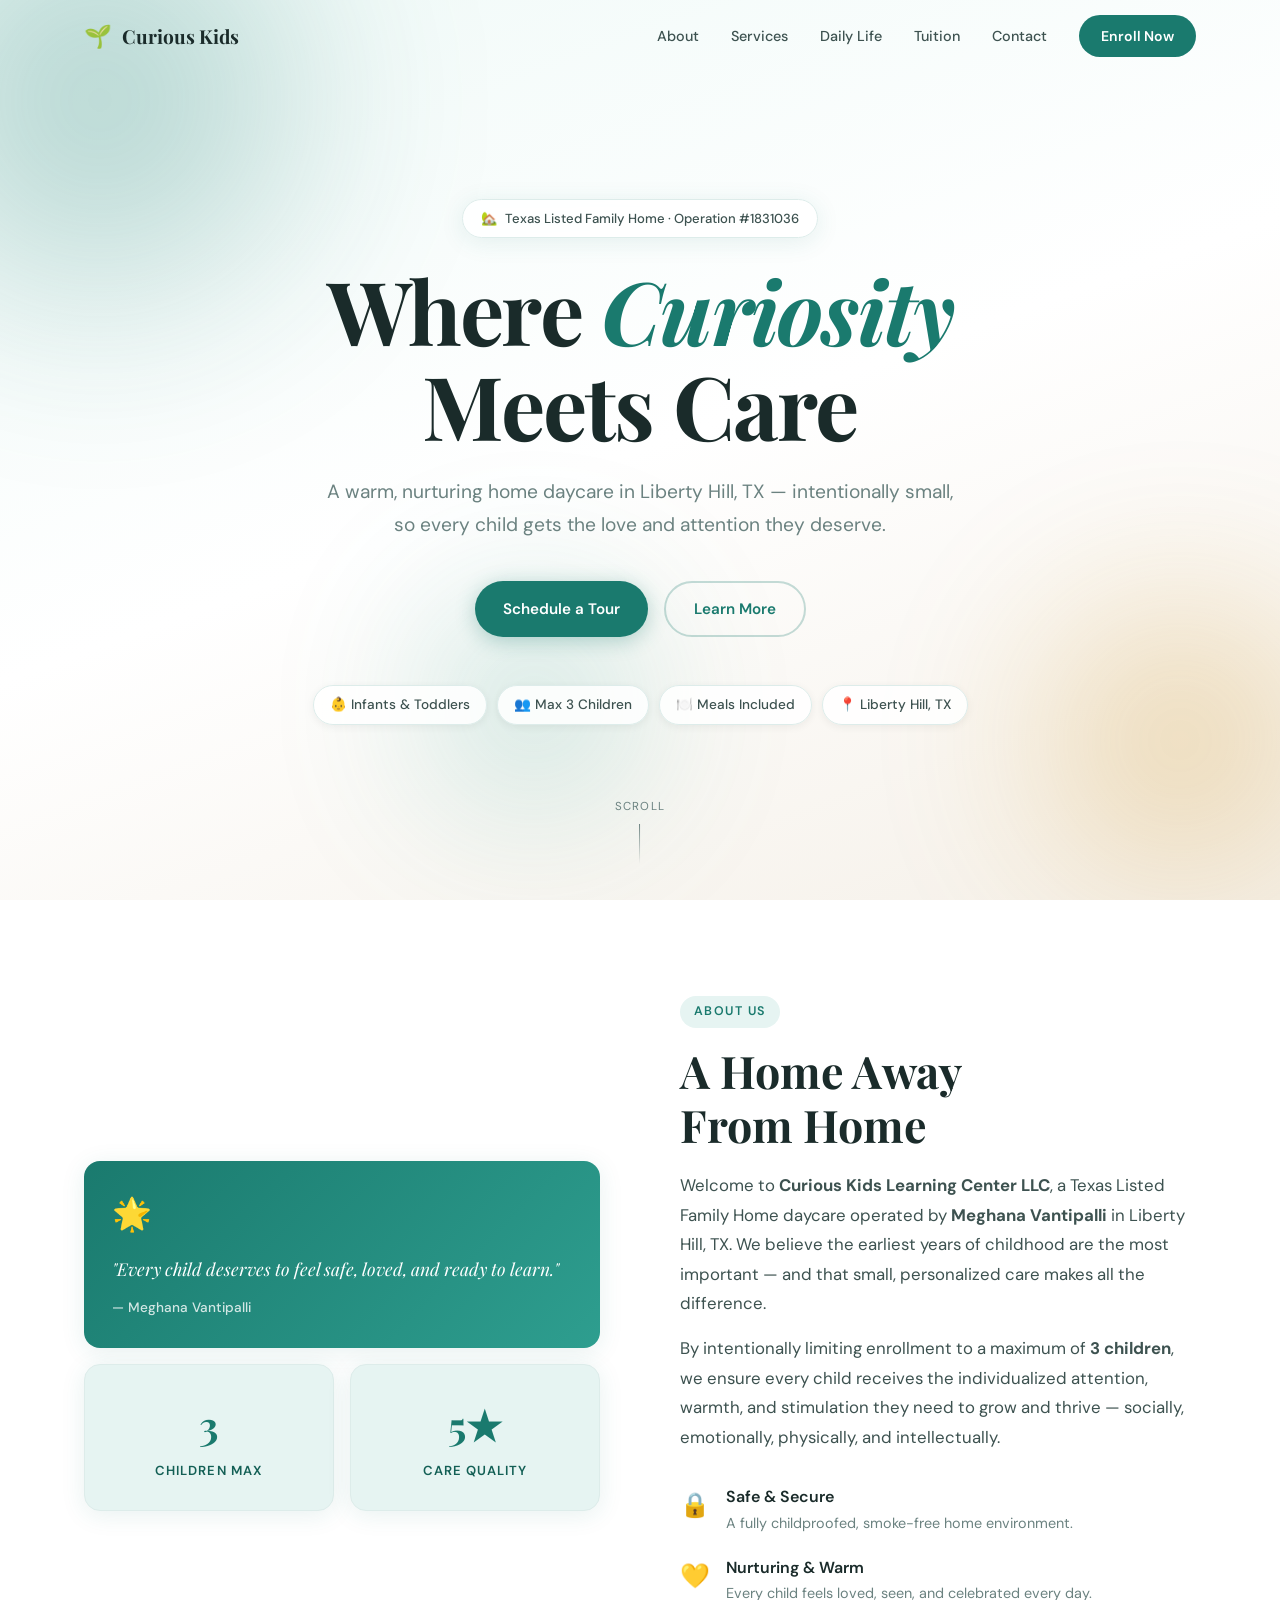
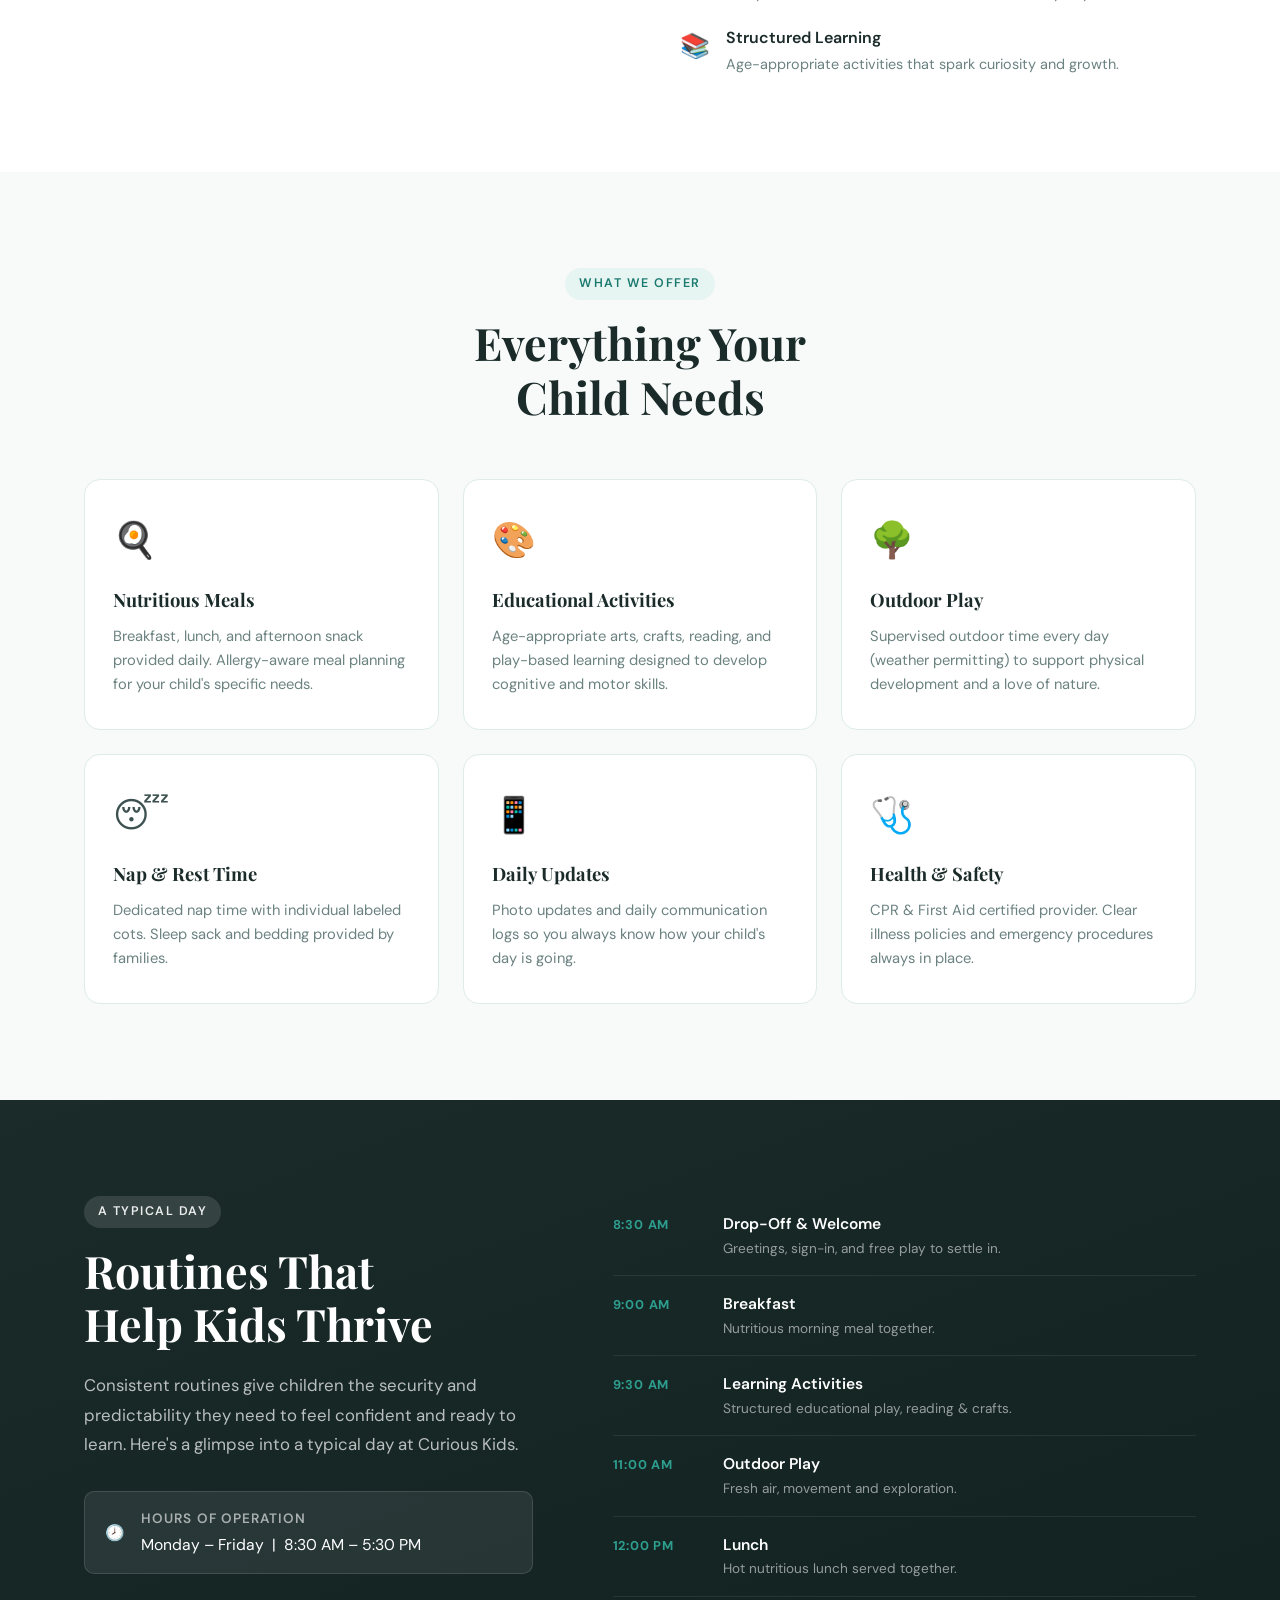
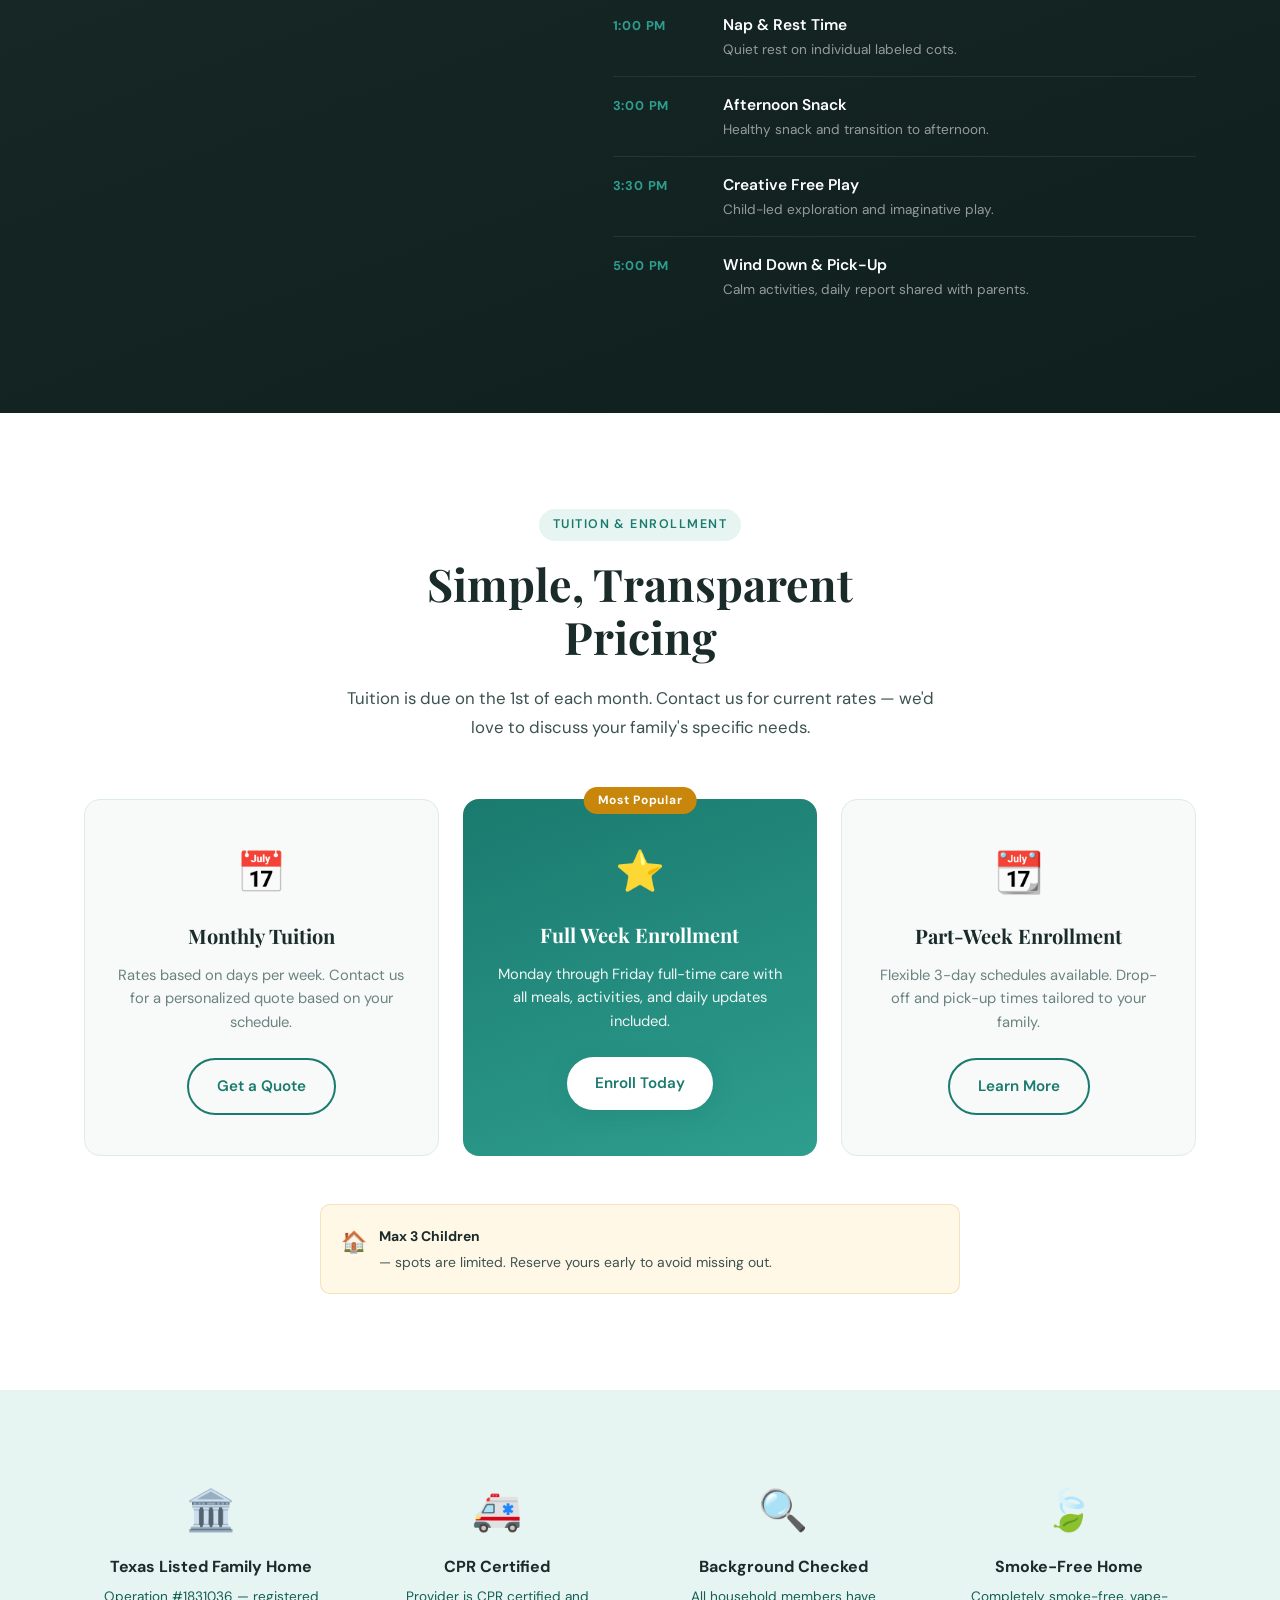
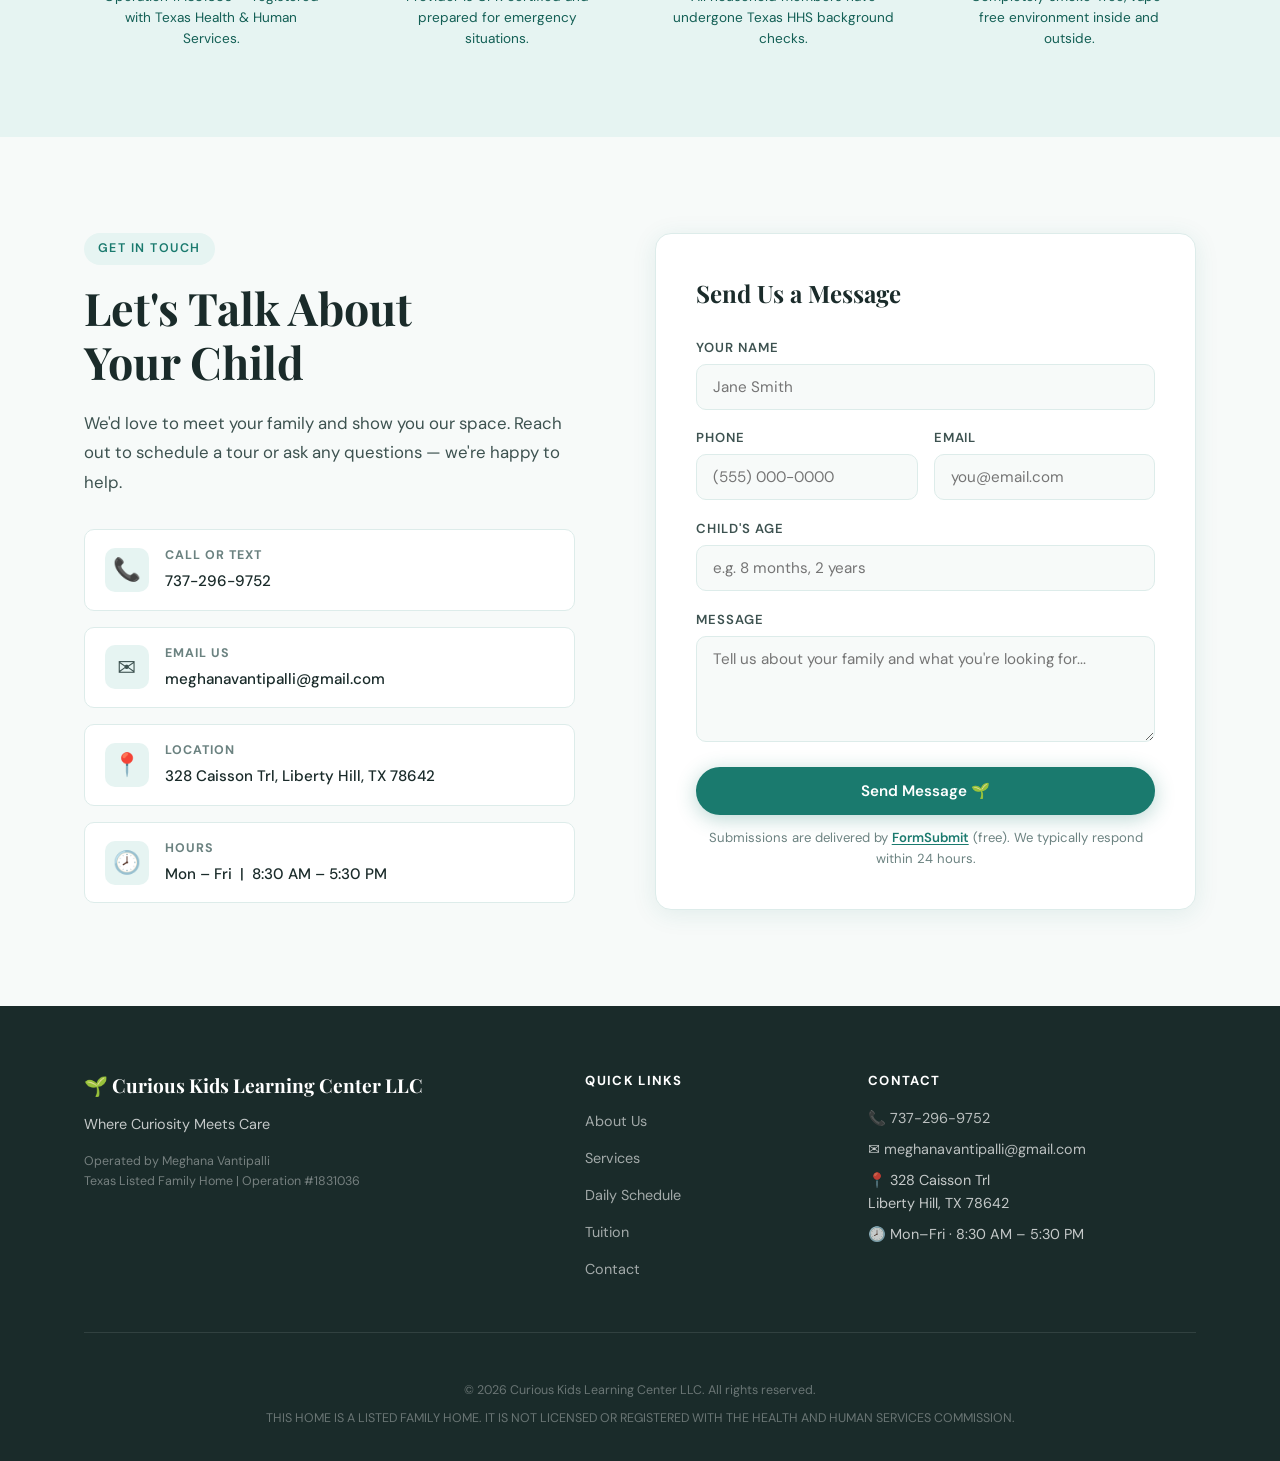
==== commit c9d6d939: "Add FormSubmit inquiry form and refine tuition/trust content. Wire contact form to FormSubmit for em" ====
--- a/index.html
+++ b/index.html
@@ -296,14 +296,6 @@
       </div>
       <div class="tuition-notes">
         <div class="note-item">
-          <span>💰</span>
-          <p><strong>$100 Non-Refundable Registration Fee</strong> due at enrollment to hold your child's spot.</p>
-        </div>
-        <div class="note-item">
-          <span>📋</span>
-          <p><strong>Annual Tax Statement</strong> provided by January 31st for Child & Dependent Care Tax Credit.</p>
-        </div>
-        <div class="note-item">
           <span>🏠</span>
           <p><strong>Max 3 Children</strong> — spots are limited. Reserve yours early to avoid missing out.</p>
         </div>
@@ -322,8 +314,8 @@
         </div>
         <div class="trust-item">
           <div class="trust-icon">🚑</div>
-          <h4>CPR & First Aid Certified</h4>
-          <p>Provider is fully certified and prepared for any emergency situation.</p>
+          <h4>CPR Certified</h4>
+          <p>Provider is CPR certified and prepared for emergency situations.</p>
         </div>
         <div class="trust-item">
           <div class="trust-icon">🔍</div>
@@ -381,32 +373,48 @@
           </div>
         </div>
         <div class="contact-form-wrap">
-          <form class="contact-form" id="contactForm">
+          <p id="formThanks" class="form-thanks" hidden role="status">
+            Thank you! Your message was sent. We'll be in touch soon.
+          </p>
+          <form
+            class="contact-form"
+            id="contactForm"
+            action="https://formsubmit.co/meghanavantipalli@gmail.com"
+            method="POST"
+          >
             <h3>Send Us a Message</h3>
+            <input type="hidden" name="_subject" value="Curious Kids — Website inquiry" />
+            <input type="hidden" name="_template" value="table" />
+            <input type="hidden" name="_next" value="https://vinaybollineni.github.io/curiouskids/?thanks=1" />
+            <input type="text" name="_honey" class="honeypot" tabindex="-1" autocomplete="off" aria-hidden="true" />
             <div class="form-group">
-              <label>Your Name</label>
-              <input type="text" placeholder="Jane Smith" required />
+              <label for="inquiry-name">Your Name</label>
+              <input id="inquiry-name" name="name" type="text" placeholder="Jane Smith" required />
             </div>
             <div class="form-row">
               <div class="form-group">
-                <label>Phone</label>
-                <input type="tel" placeholder="(555) 000-0000" />
+                <label for="inquiry-phone">Phone</label>
+                <input id="inquiry-phone" name="phone" type="tel" placeholder="(555) 000-0000" />
               </div>
               <div class="form-group">
-                <label>Email</label>
-                <input type="email" placeholder="you@email.com" required />
+                <label for="inquiry-email">Email</label>
+                <input id="inquiry-email" name="email" type="email" placeholder="you@email.com" required />
               </div>
             </div>
             <div class="form-group">
-              <label>Child's Age</label>
-              <input type="text" placeholder="e.g. 8 months, 2 years" />
+              <label for="inquiry-child-age">Child's Age</label>
+              <input id="inquiry-child-age" name="child_age" type="text" placeholder="e.g. 8 months, 2 years" />
             </div>
             <div class="form-group">
-              <label>Message</label>
-              <textarea rows="4" placeholder="Tell us about your family and what you're looking for..."></textarea>
+              <label for="inquiry-message">Message</label>
+              <textarea id="inquiry-message" name="message" rows="4" placeholder="Tell us about your family and what you're looking for..." required></textarea>
             </div>
             <button type="submit" class="btn btn-primary full-width">Send Message 🌱</button>
-            <p class="form-note">We typically respond within 24 hours.</p>
+            <p class="form-note">
+              Submissions are delivered by
+              <a href="https://formsubmit.co/" rel="noopener noreferrer" target="_blank">FormSubmit</a>
+              (free). We typically respond within 24 hours.
+            </p>
           </form>
         </div>
       </div>
--- a/styles.css
+++ b/styles.css
@@ -697,7 +697,6 @@
 }
 
 .tuition-featured:hover { transform: scale(1.03) translateY(-4px); }
-.tuition-featured h3, .tuition-featured p { color: white; }
 .tuition-featured .btn-primary { background: white; color: var(--teal); }
 .tuition-featured .btn-primary:hover { background: var(--teal-light); }
 
@@ -732,10 +731,21 @@
   line-height: 1.6;
 }
 
+/* Must come after .tuition-card h3/p so featured card text stays light on teal */
+.tuition-card.tuition-featured h3 {
+  color: #ffffff;
+}
+
+.tuition-card.tuition-featured p {
+  color: rgba(255, 255, 255, 0.92);
+}
+
 .tuition-notes {
   display: grid;
-  grid-template-columns: repeat(3, 1fr);
+  grid-template-columns: 1fr;
   gap: 1rem;
+  max-width: 640px;
+  margin: 0 auto;
 }
 
 .note-item {
@@ -841,6 +851,7 @@
 }
 
 .contact-form-wrap {
+  position: relative;
   background: var(--white);
   border-radius: var(--radius);
   padding: 2.5rem;
@@ -905,6 +916,41 @@
   margin-top: 0.75rem;
 }
 
+.form-note a {
+  color: var(--teal);
+  font-weight: 600;
+  text-decoration: underline;
+  text-underline-offset: 2px;
+}
+
+.form-note a:hover {
+  color: var(--teal-dark);
+}
+
+.honeypot {
+  position: absolute;
+  width: 1px;
+  height: 1px;
+  padding: 0;
+  margin: -1px;
+  overflow: hidden;
+  clip: rect(0, 0, 0, 0);
+  white-space: nowrap;
+  border: 0;
+}
+
+.form-thanks {
+  margin: 0 0 1rem;
+  padding: 0.85rem 1rem;
+  border-radius: var(--radius-sm);
+  background: var(--teal-light);
+  border: 1px solid var(--border);
+  color: var(--teal-dark);
+  font-size: 0.95rem;
+  font-weight: 600;
+  text-align: center;
+}
+
 /* ── FOOTER ───────────────────────────────────────────── */
 .footer {
   background: var(--dark);
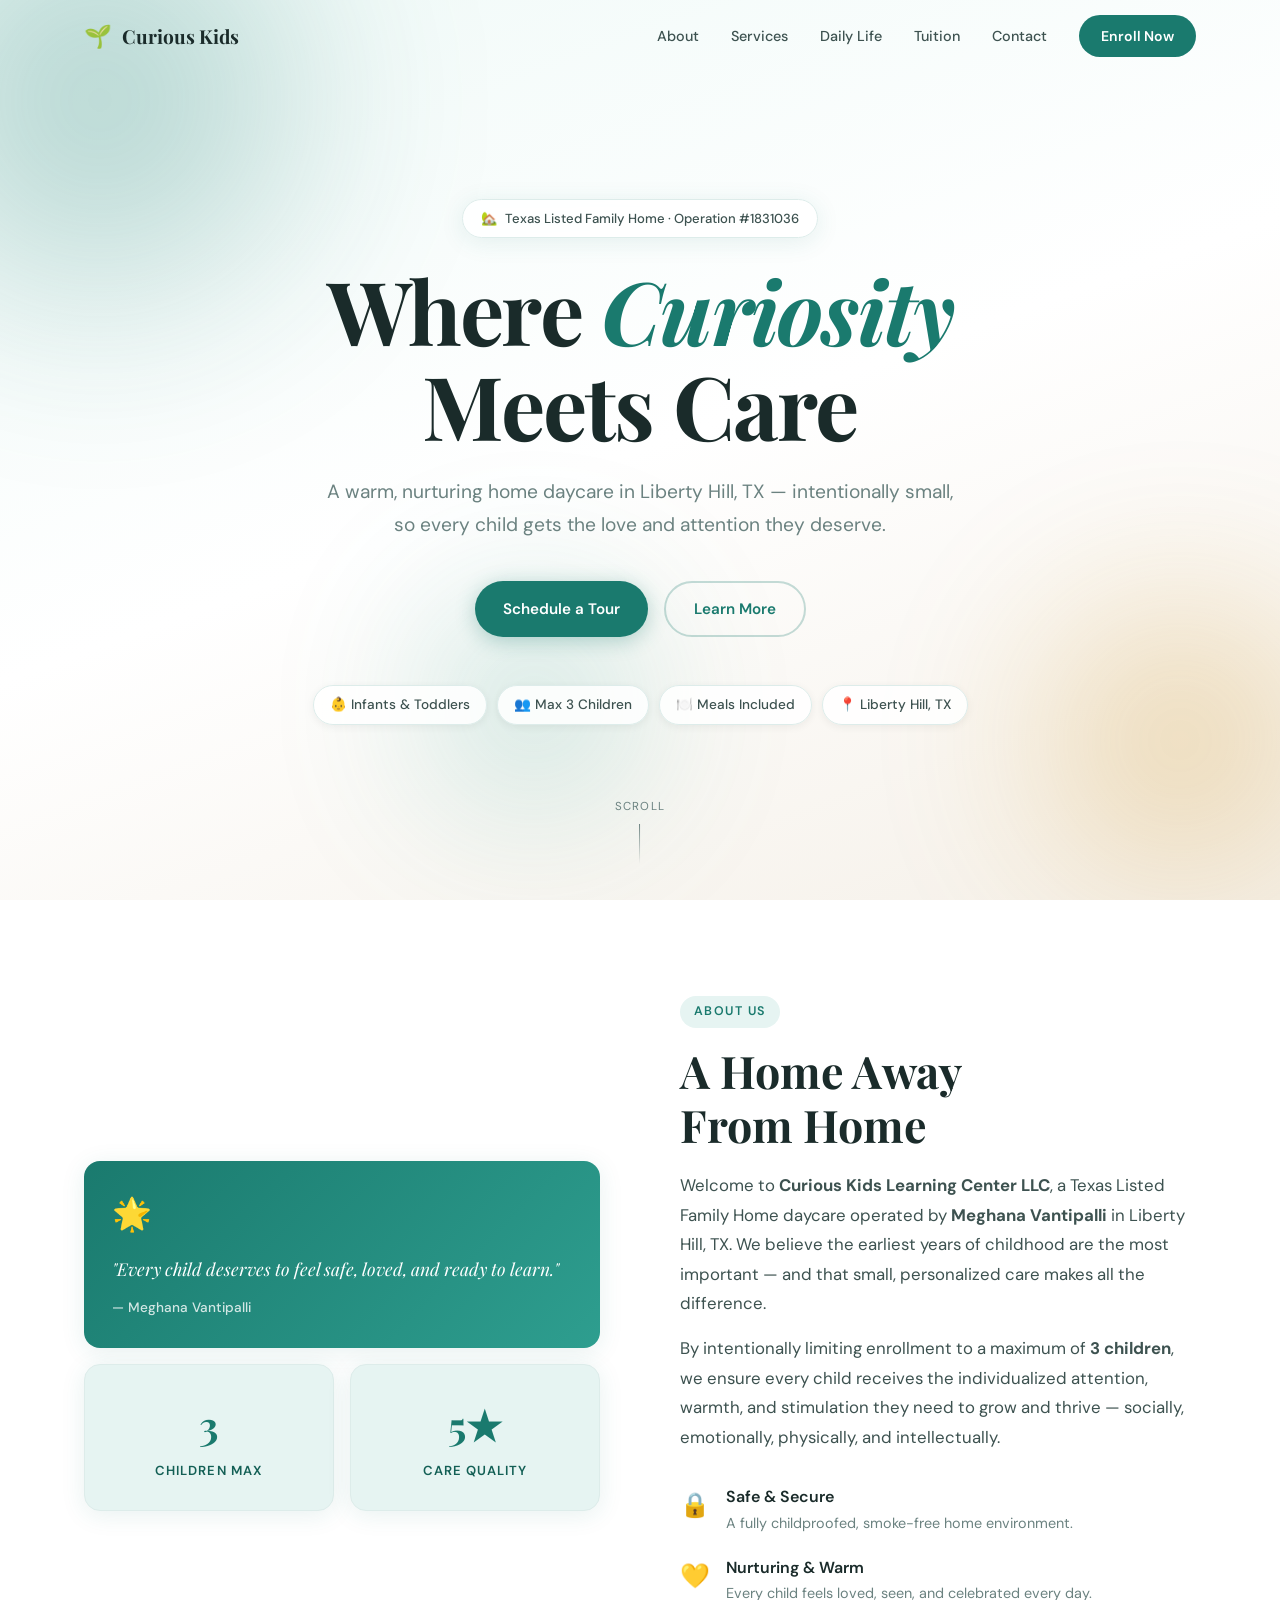
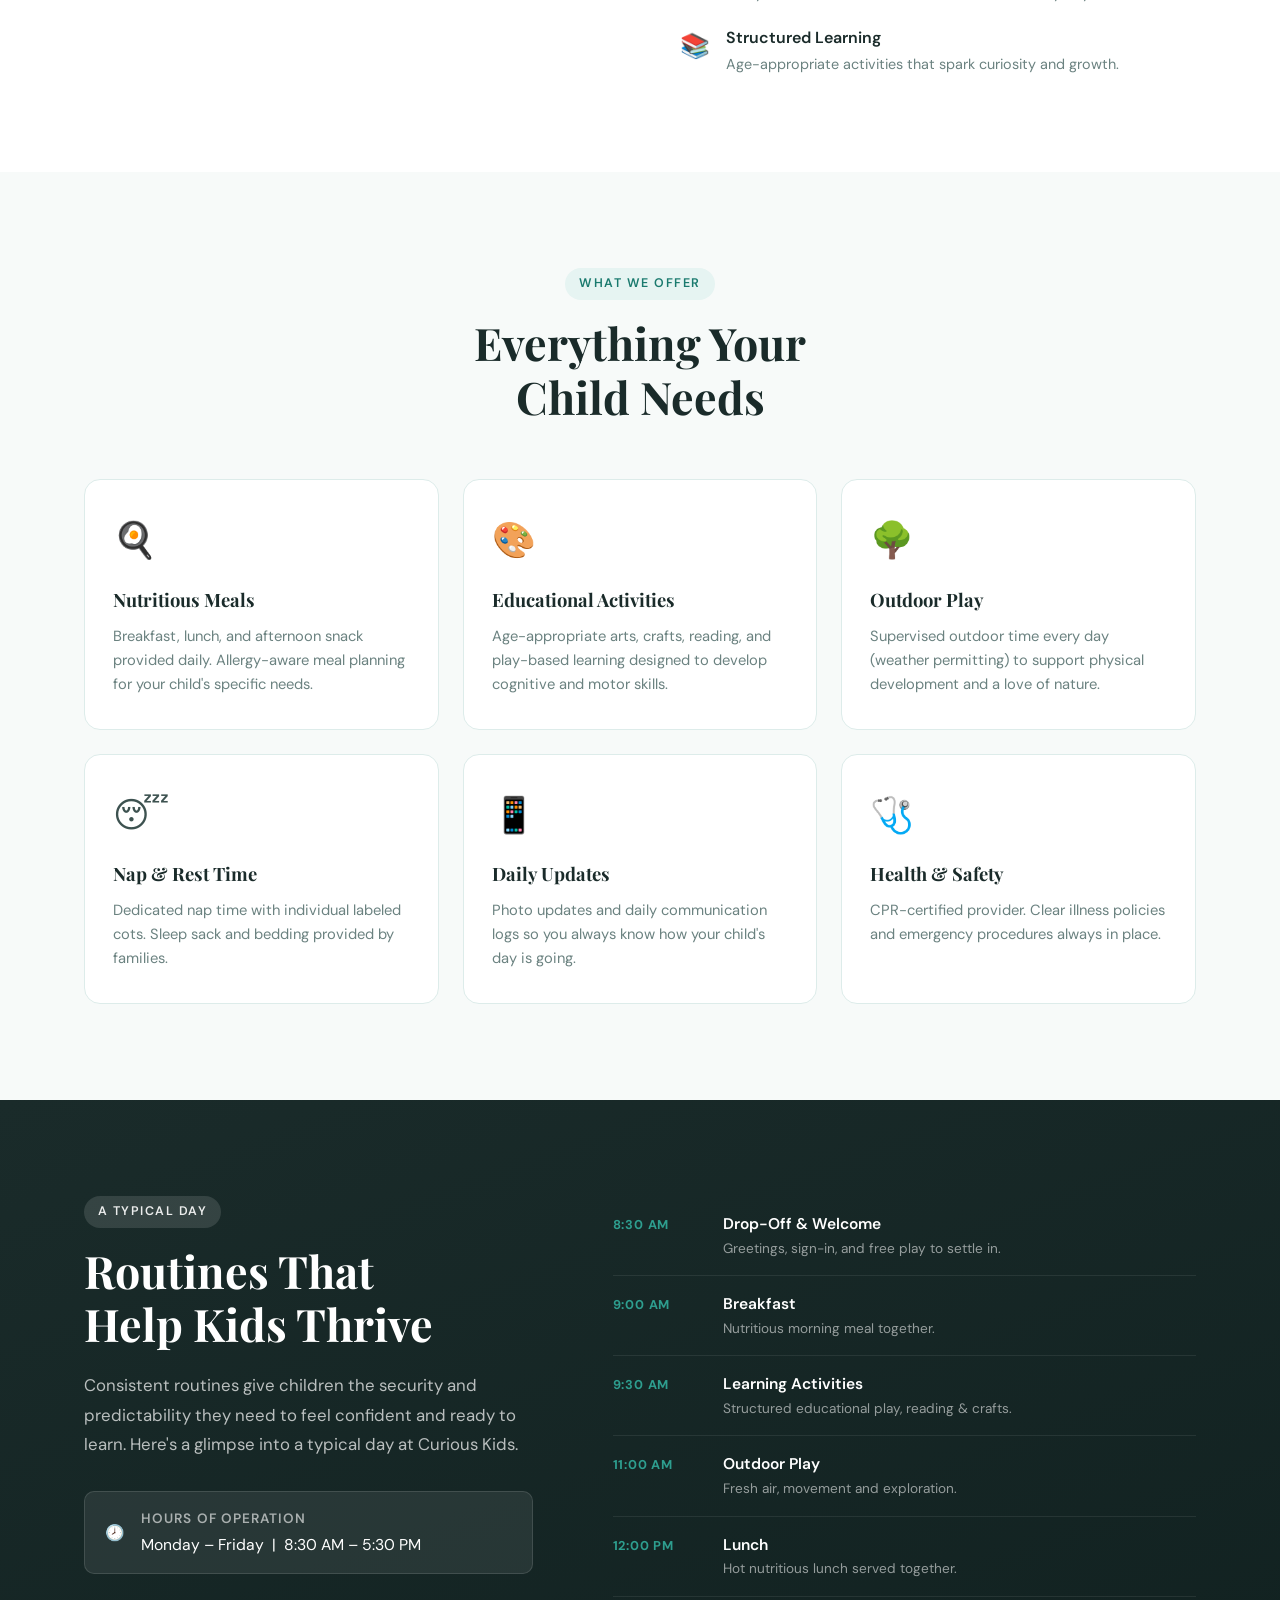
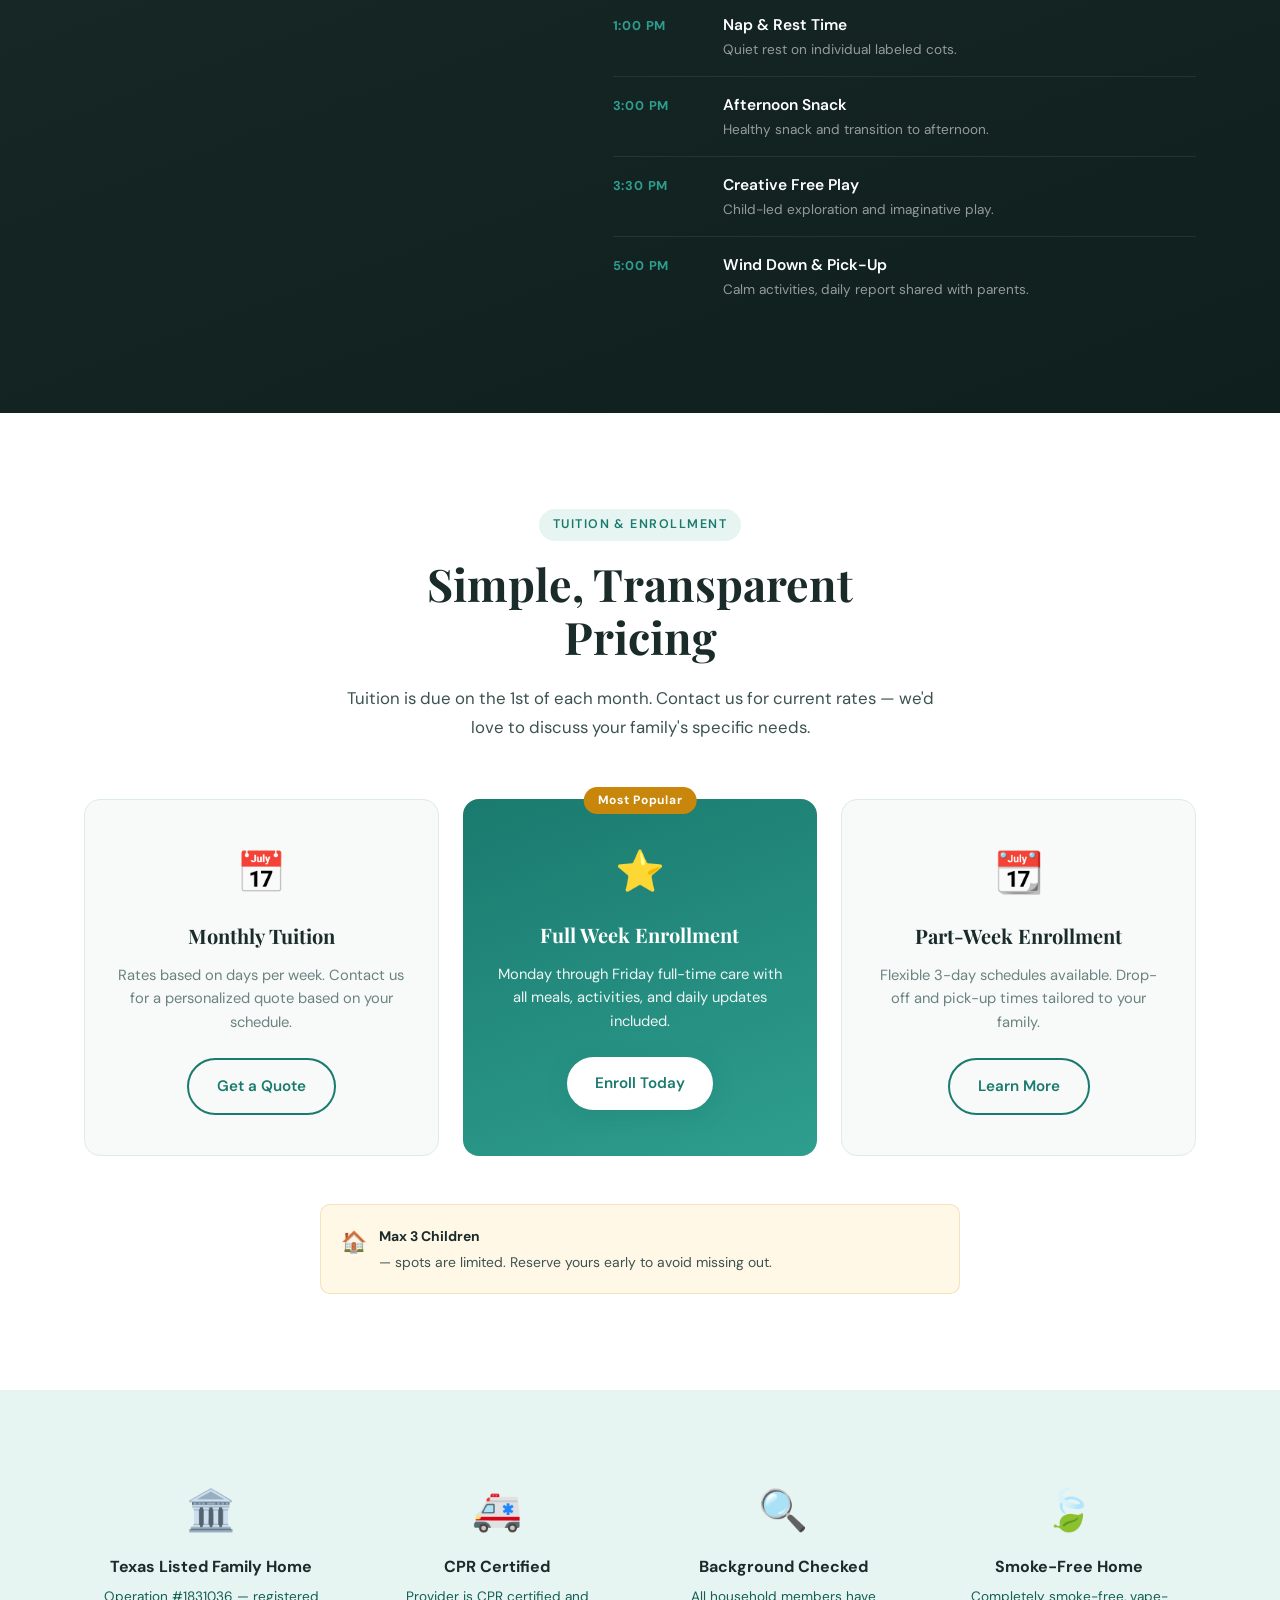
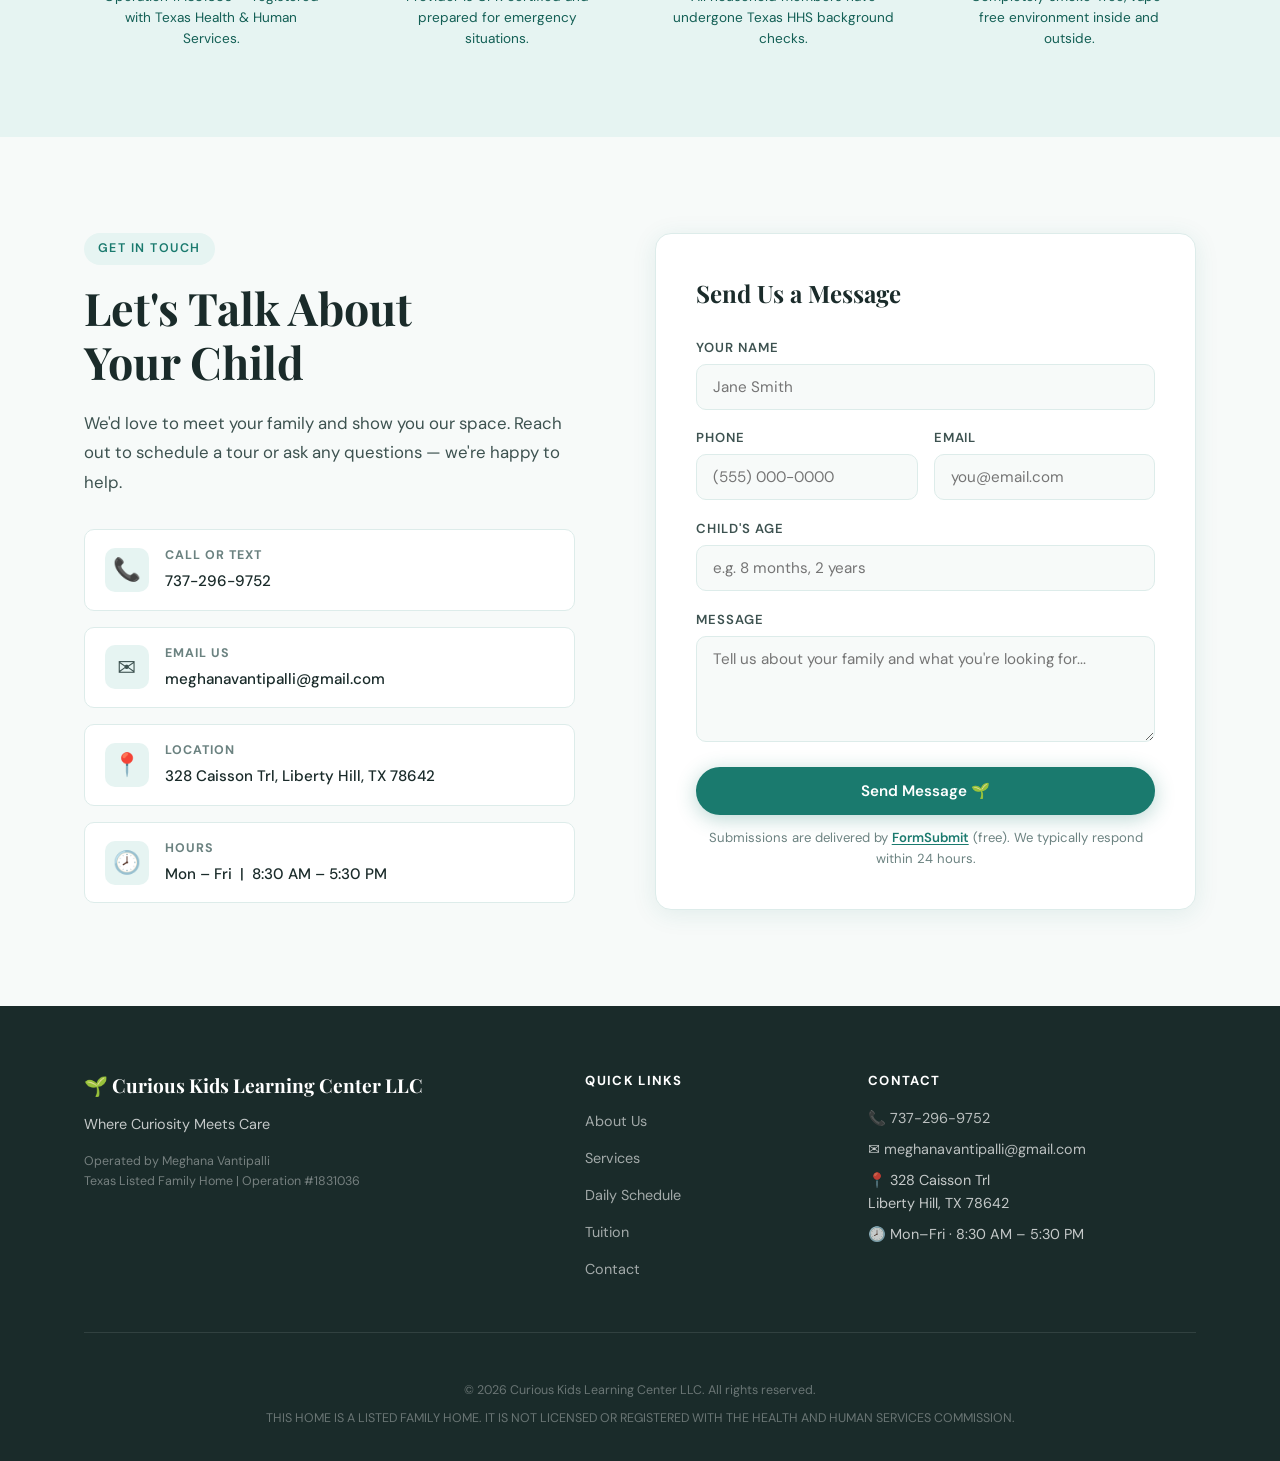
==== commit 05a81282: "Align services copy with CPR-only certification wording. Made-with: Cursor" ====
--- a/index.html
+++ b/index.html
@@ -171,7 +171,7 @@
         <div class="service-card">
           <div class="service-icon">🩺</div>
           <h3>Health & Safety</h3>
-          <p>CPR & First Aid certified provider. Clear illness policies and emergency procedures always in place.</p>
+          <p>CPR-certified provider. Clear illness policies and emergency procedures always in place.</p>
         </div>
       </div>
     </div>
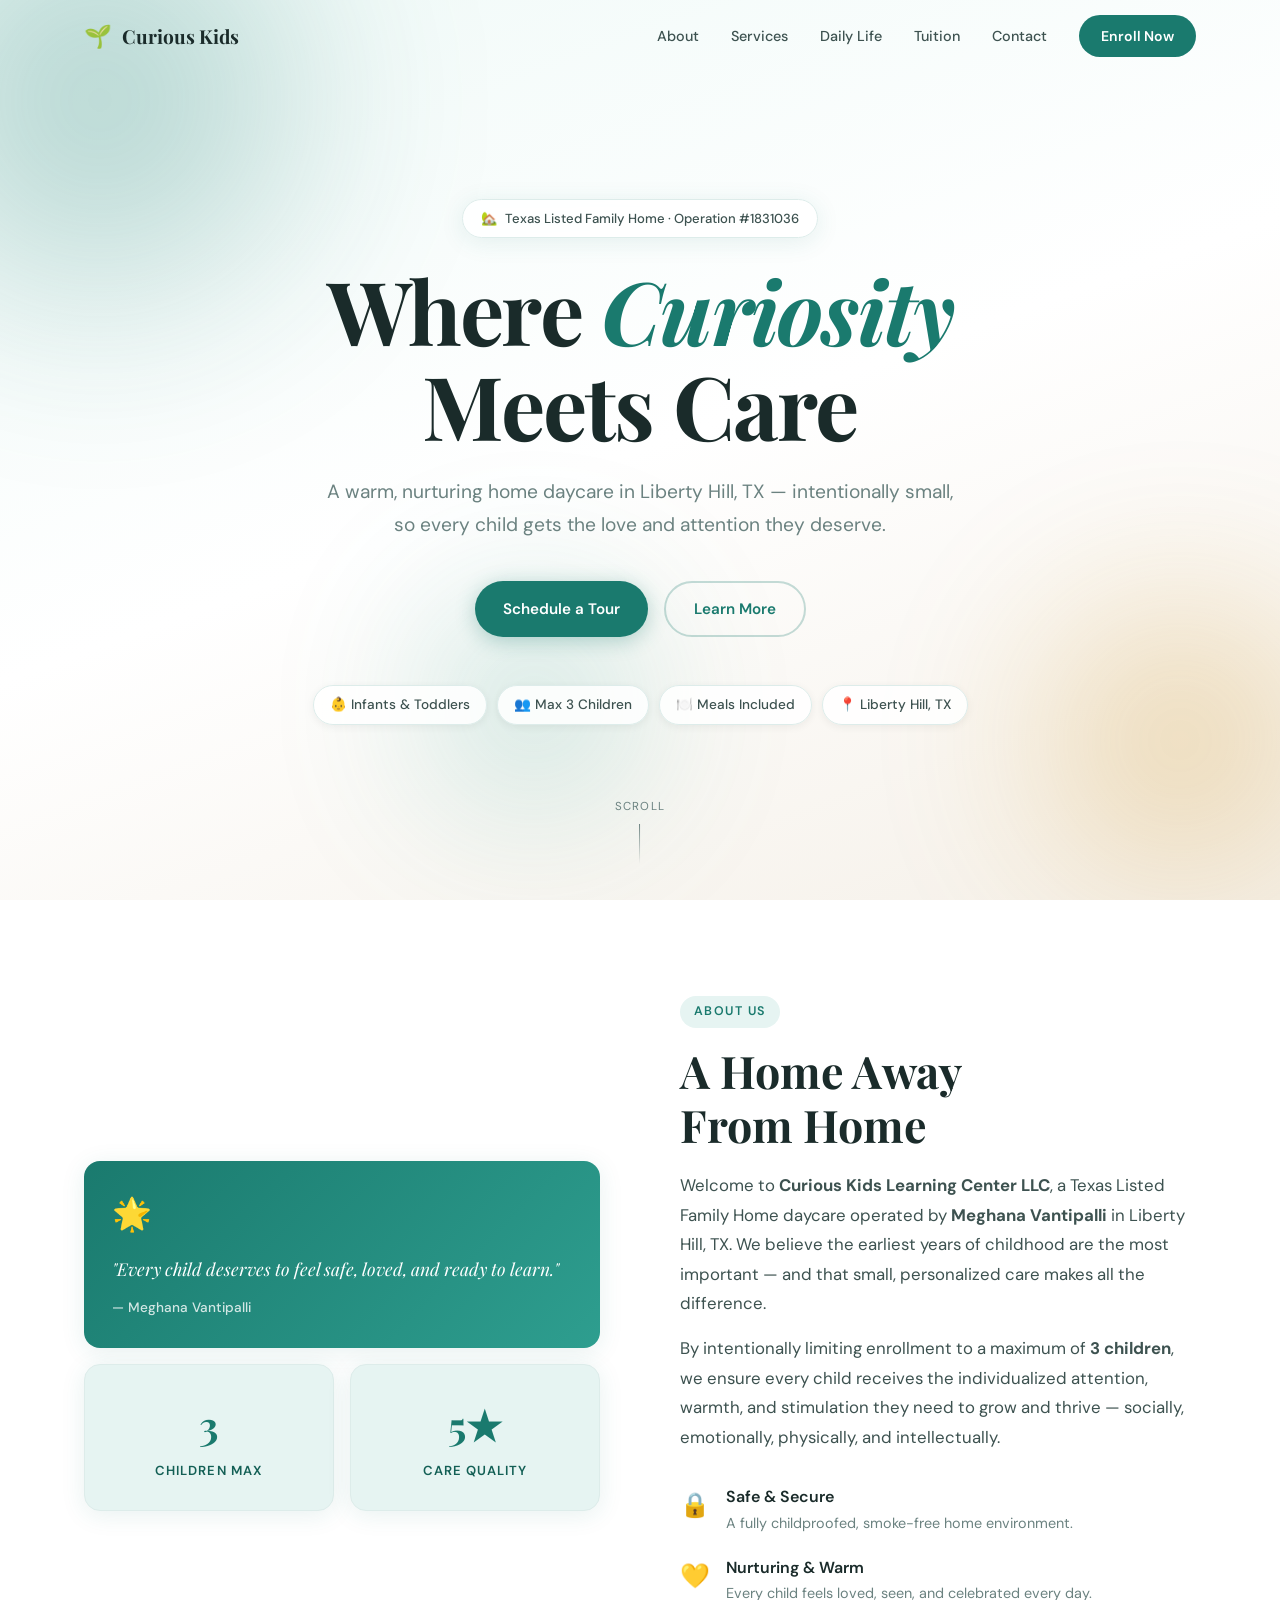
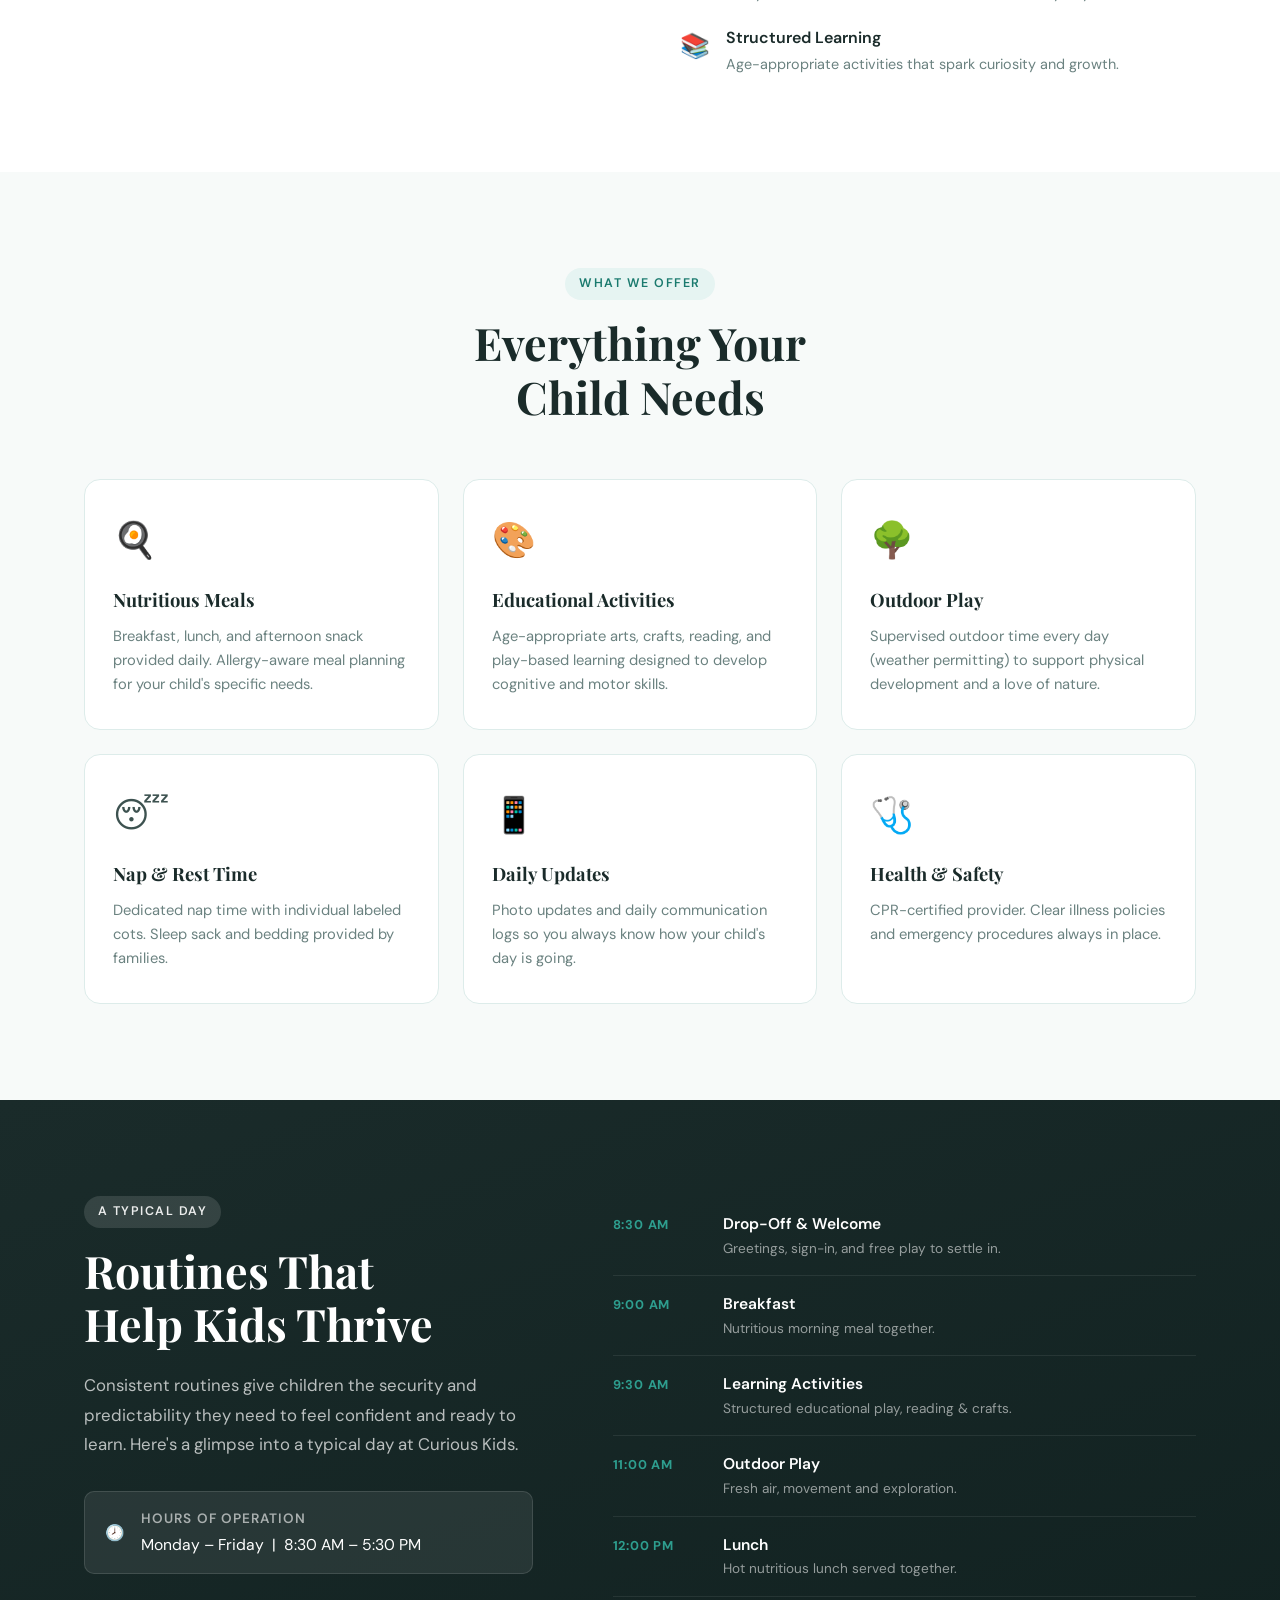
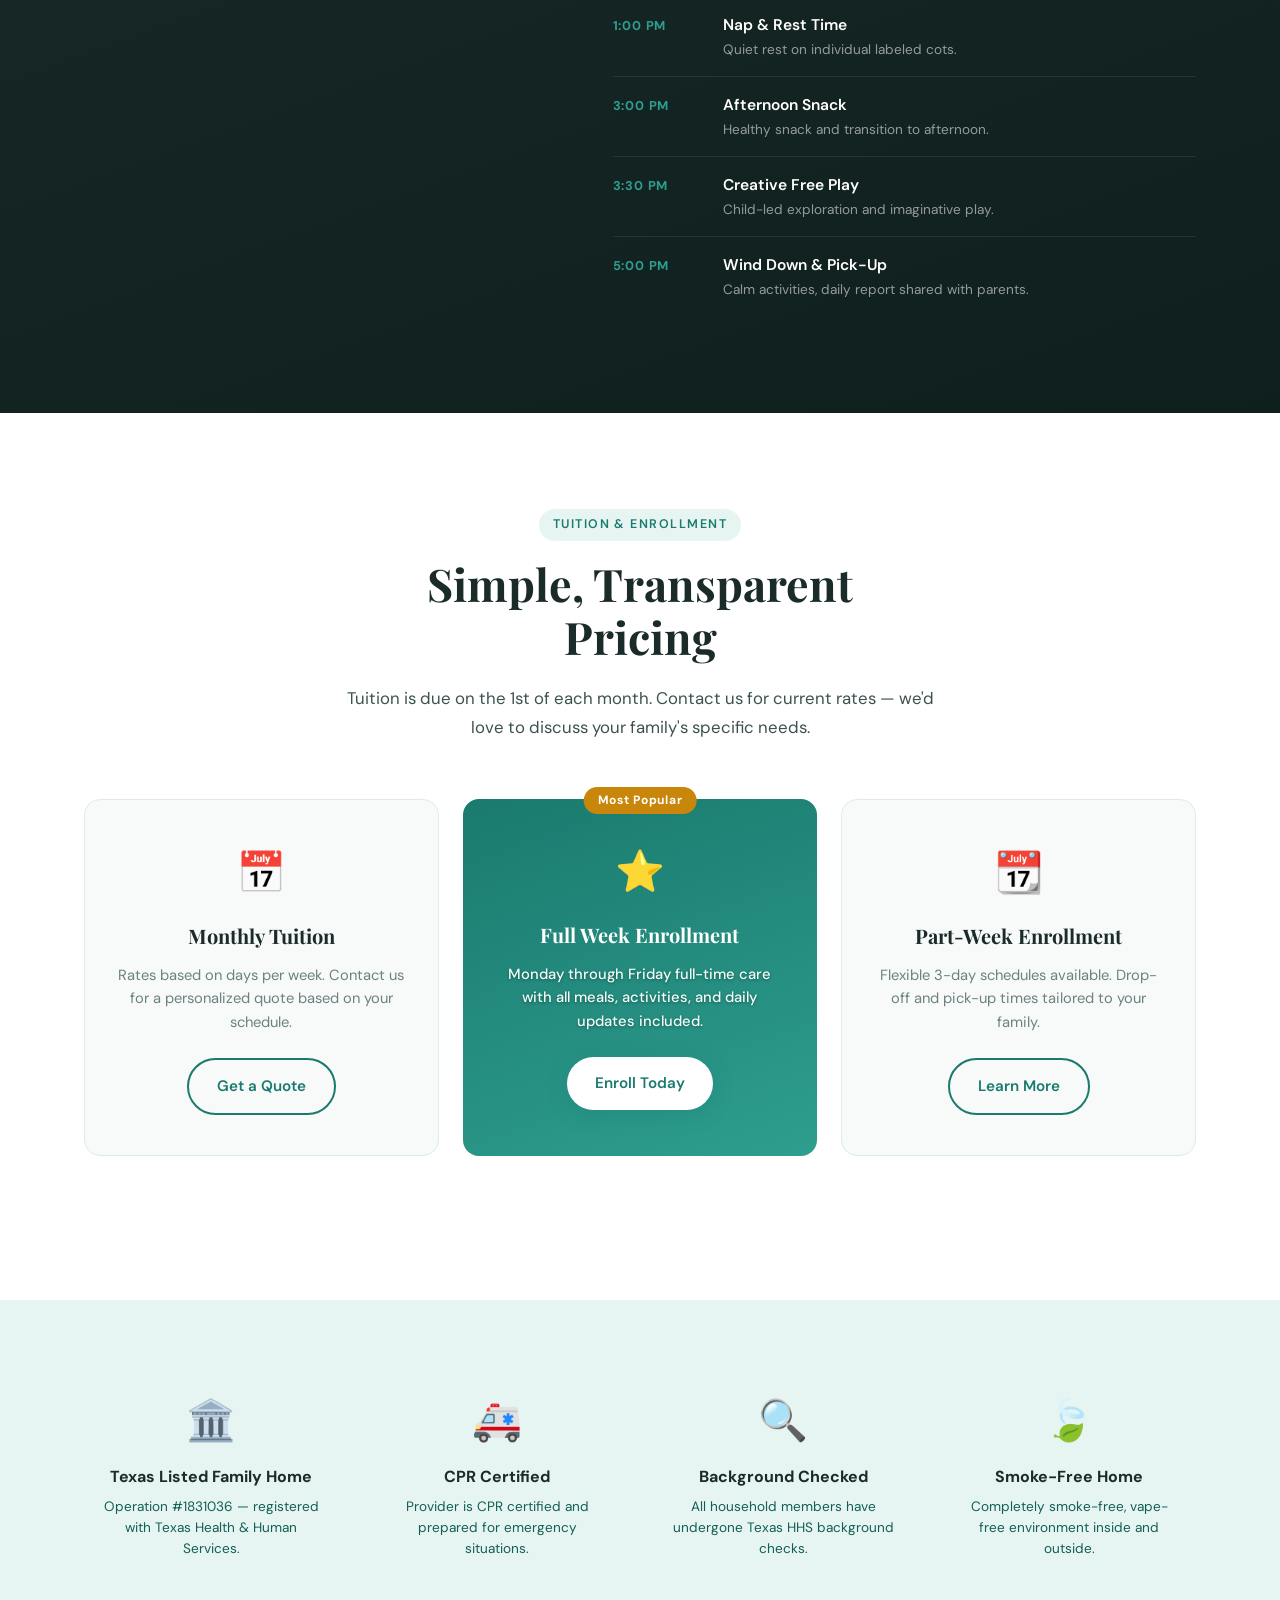
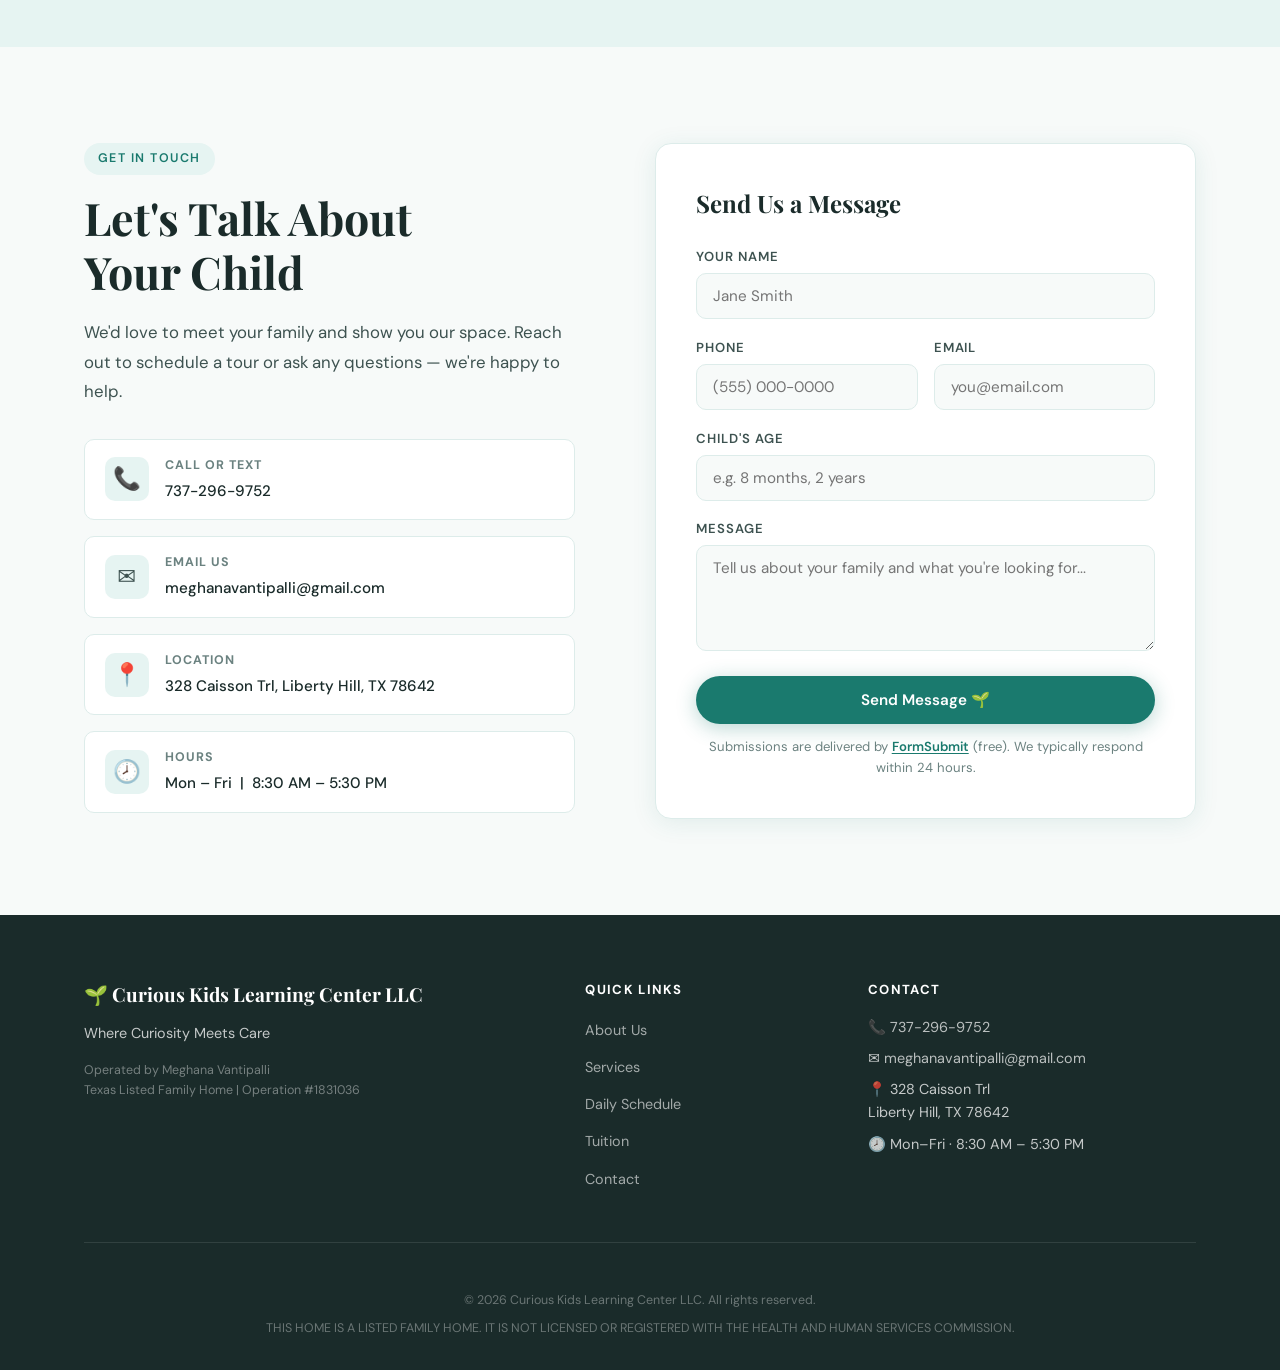
==== commit b87cd5ce: "Remove tuition footnote and improve featured enrollment text contrast. Made-with: Cursor" ====
--- a/index.html
+++ b/index.html
@@ -284,7 +284,9 @@
           <div class="featured-badge">Most Popular</div>
           <div class="tuition-icon">⭐</div>
           <h3>Full Week Enrollment</h3>
-          <p>Monday through Friday full-time care with all meals, activities, and daily updates included.</p>
+          <p class="tuition-featured-text">
+            Monday through Friday full-time care with all meals, activities, and daily updates included.
+          </p>
           <a href="#contact" class="btn btn-primary">Enroll Today</a>
         </div>
         <div class="tuition-card">
@@ -292,12 +294,6 @@
           <h3>Part-Week Enrollment</h3>
           <p>Flexible 3-day schedules available. Drop-off and pick-up times tailored to your family.</p>
           <a href="#contact" class="btn btn-outline">Learn More</a>
-        </div>
-      </div>
-      <div class="tuition-notes">
-        <div class="note-item">
-          <span>🏠</span>
-          <p><strong>Max 3 Children</strong> — spots are limited. Reserve yours early to avoid missing out.</p>
         </div>
       </div>
     </div>
--- a/styles.css
+++ b/styles.css
@@ -740,28 +740,12 @@
   color: rgba(255, 255, 255, 0.92);
 }
 
-.tuition-notes {
-  display: grid;
-  grid-template-columns: 1fr;
-  gap: 1rem;
-  max-width: 640px;
-  margin: 0 auto;
-}
-
-.note-item {
-  display: flex;
-  gap: 0.75rem;
-  align-items: flex-start;
-  background: var(--gold-light);
-  border: 1px solid rgba(200,134,10,0.2);
-  border-radius: var(--radius-sm);
-  padding: 1.25rem;
-  font-size: 0.87rem;
-}
-
-.note-item span { font-size: 1.3rem; flex-shrink: 0; }
-.note-item strong { display: block; color: var(--dark); margin-bottom: 4px; }
-.note-item p { color: var(--body); margin: 0; }
+/* High-contrast body copy on featured teal gradient (beats any residual gray from .tuition-card p) */
+.tuition-card.tuition-featured .tuition-featured-text {
+  color: #f5fffb;
+  font-weight: 500;
+  text-shadow: 0 1px 3px rgba(0, 35, 30, 0.45);
+}
 
 /* ── TRUST ────────────────────────────────────────────── */
 .trust { background: var(--teal-light); padding: 64px 0; }
@@ -1055,7 +1039,6 @@
   .daily-grid { grid-template-columns: 1fr; gap: 3rem; }
   .tuition-grid { grid-template-columns: 1fr; }
   .tuition-featured { transform: none; }
-  .tuition-notes { grid-template-columns: 1fr; }
   .trust-grid { grid-template-columns: repeat(2, 1fr); }
   .contact-grid { grid-template-columns: 1fr; gap: 3rem; }
   .footer-grid { grid-template-columns: 1fr 1fr; gap: 2.5rem; }
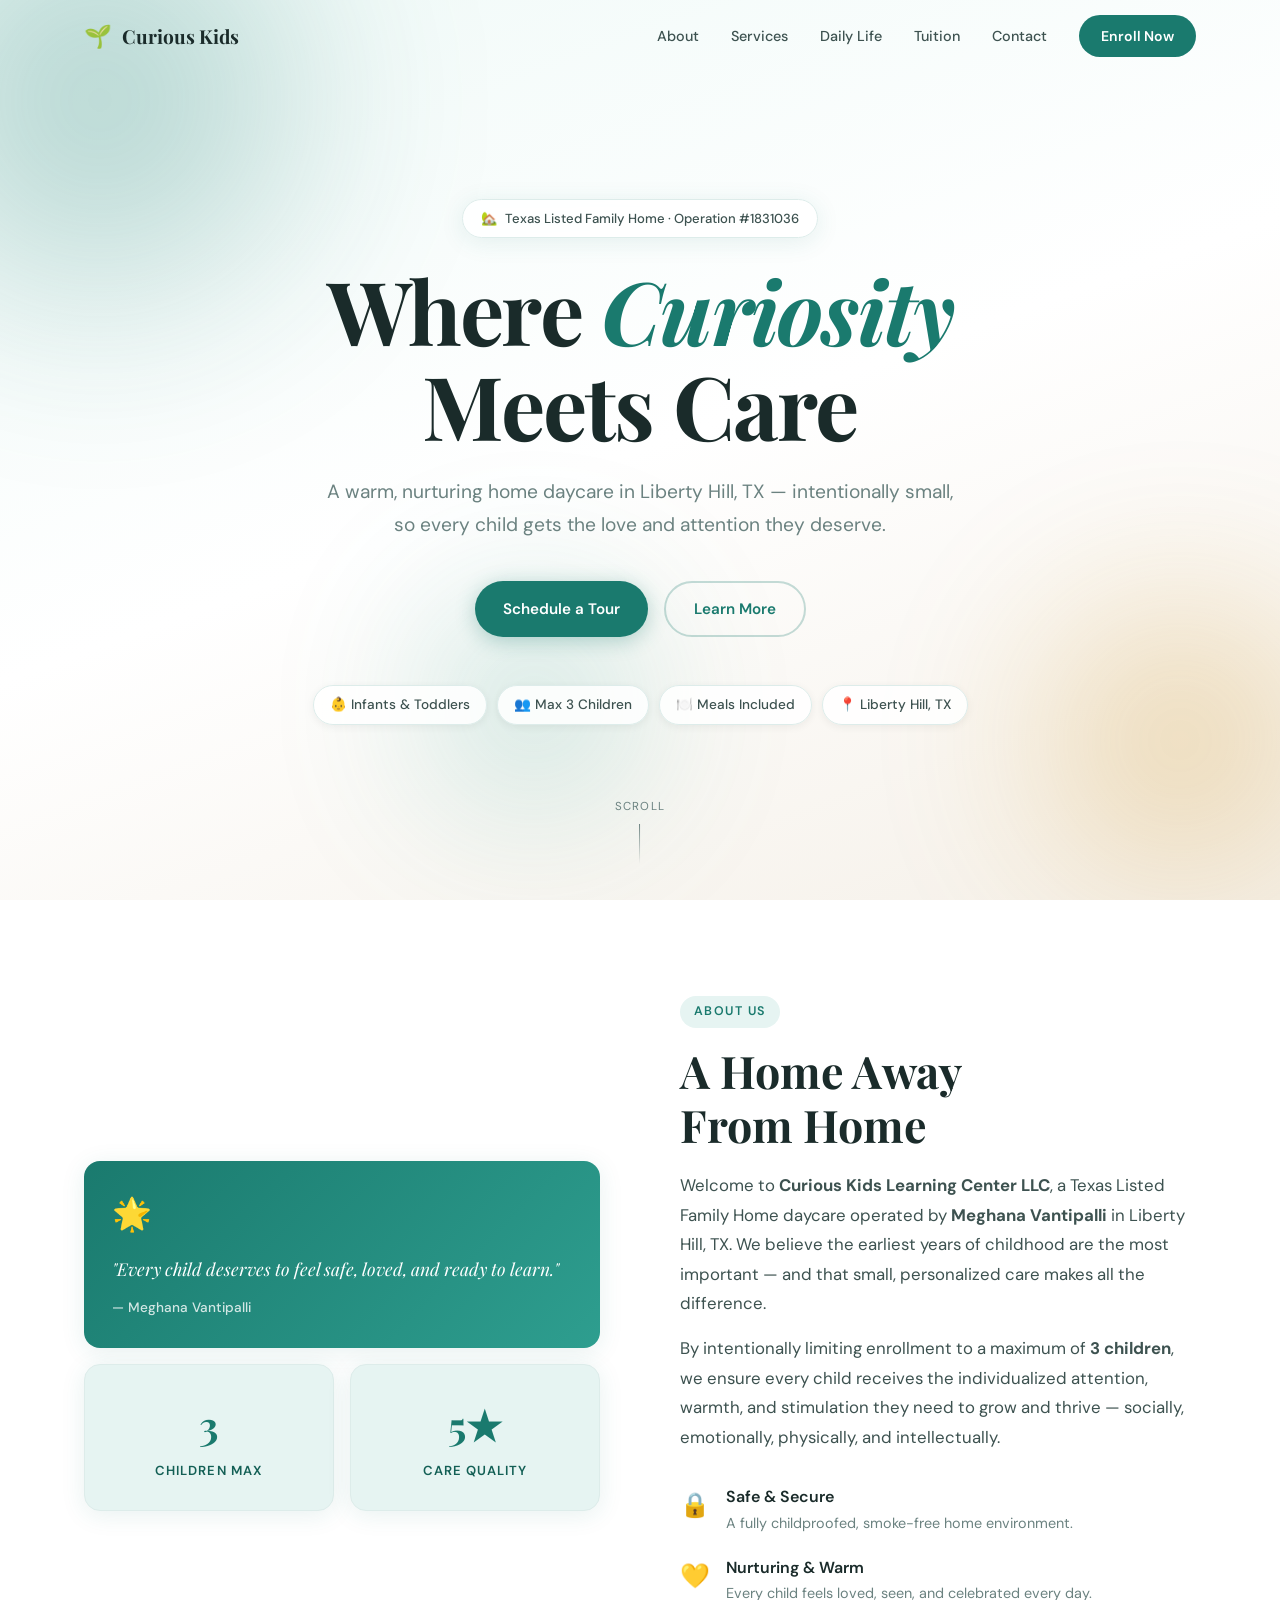
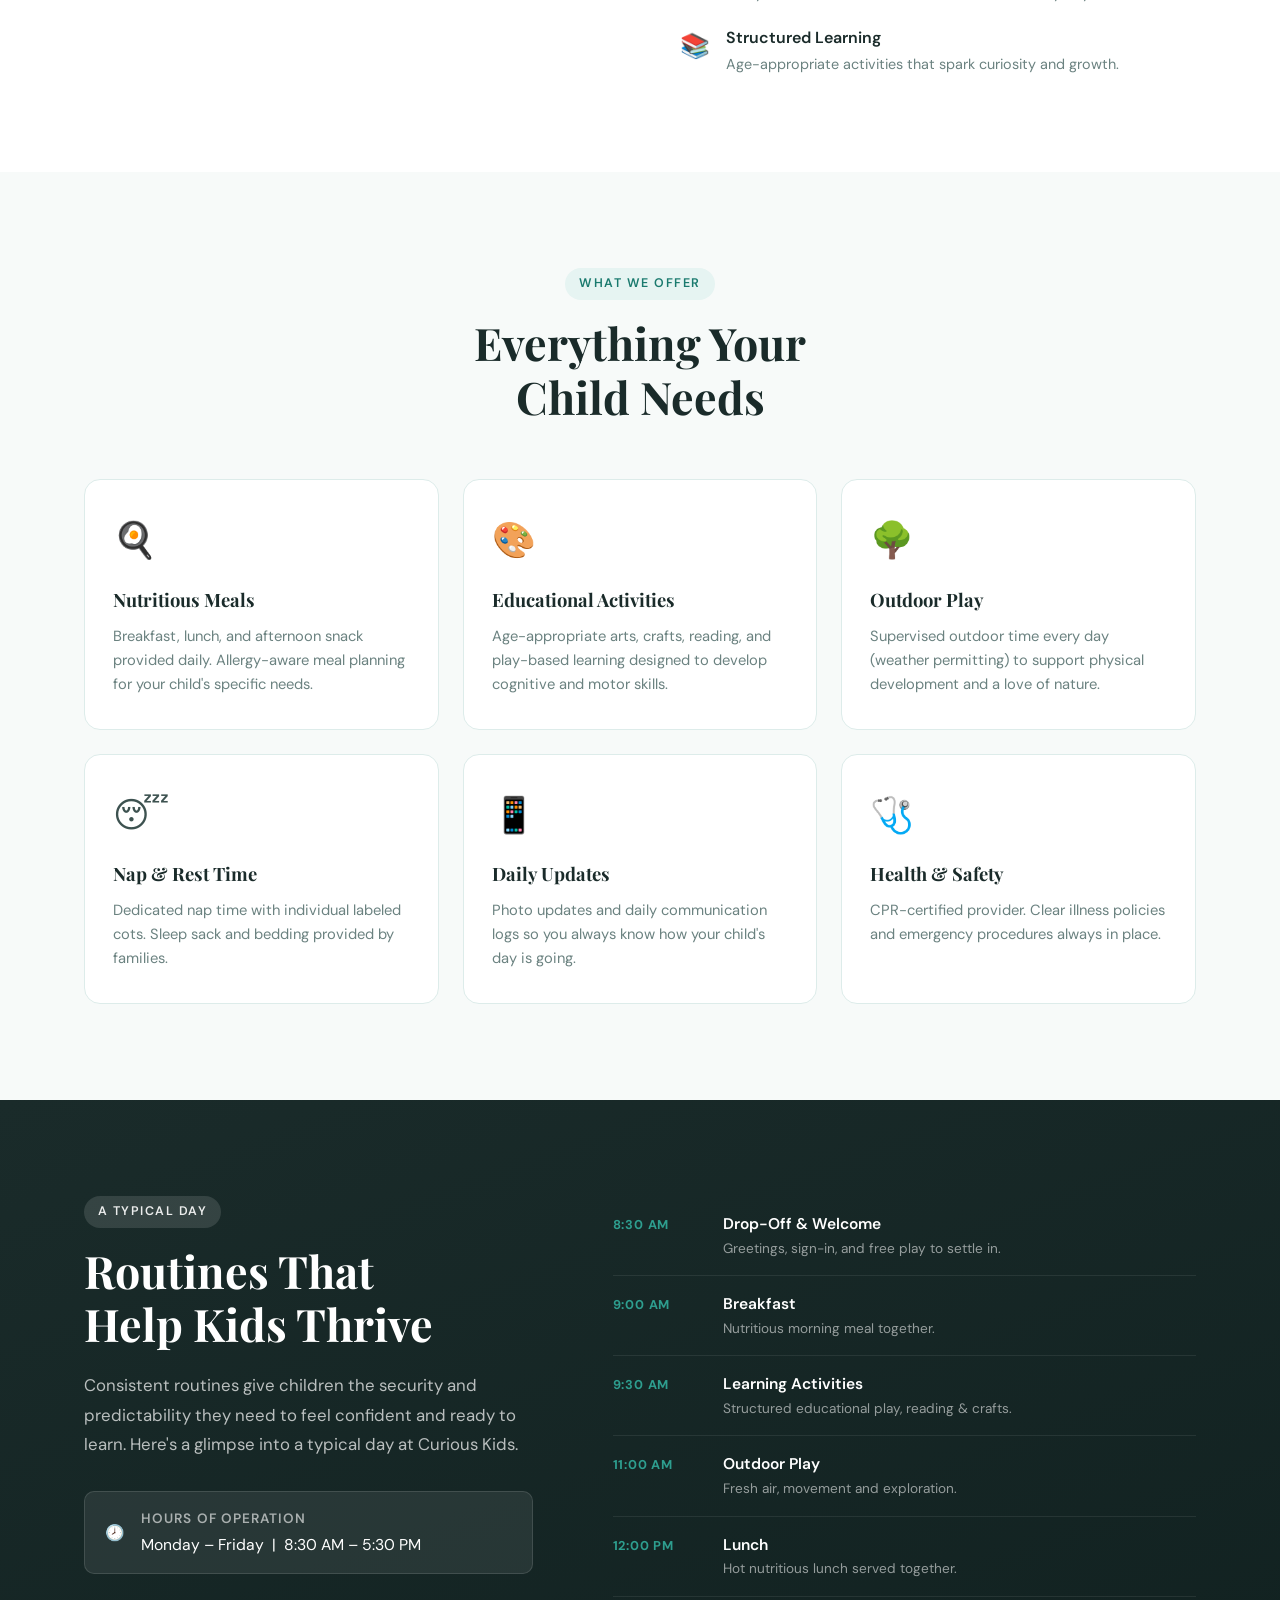
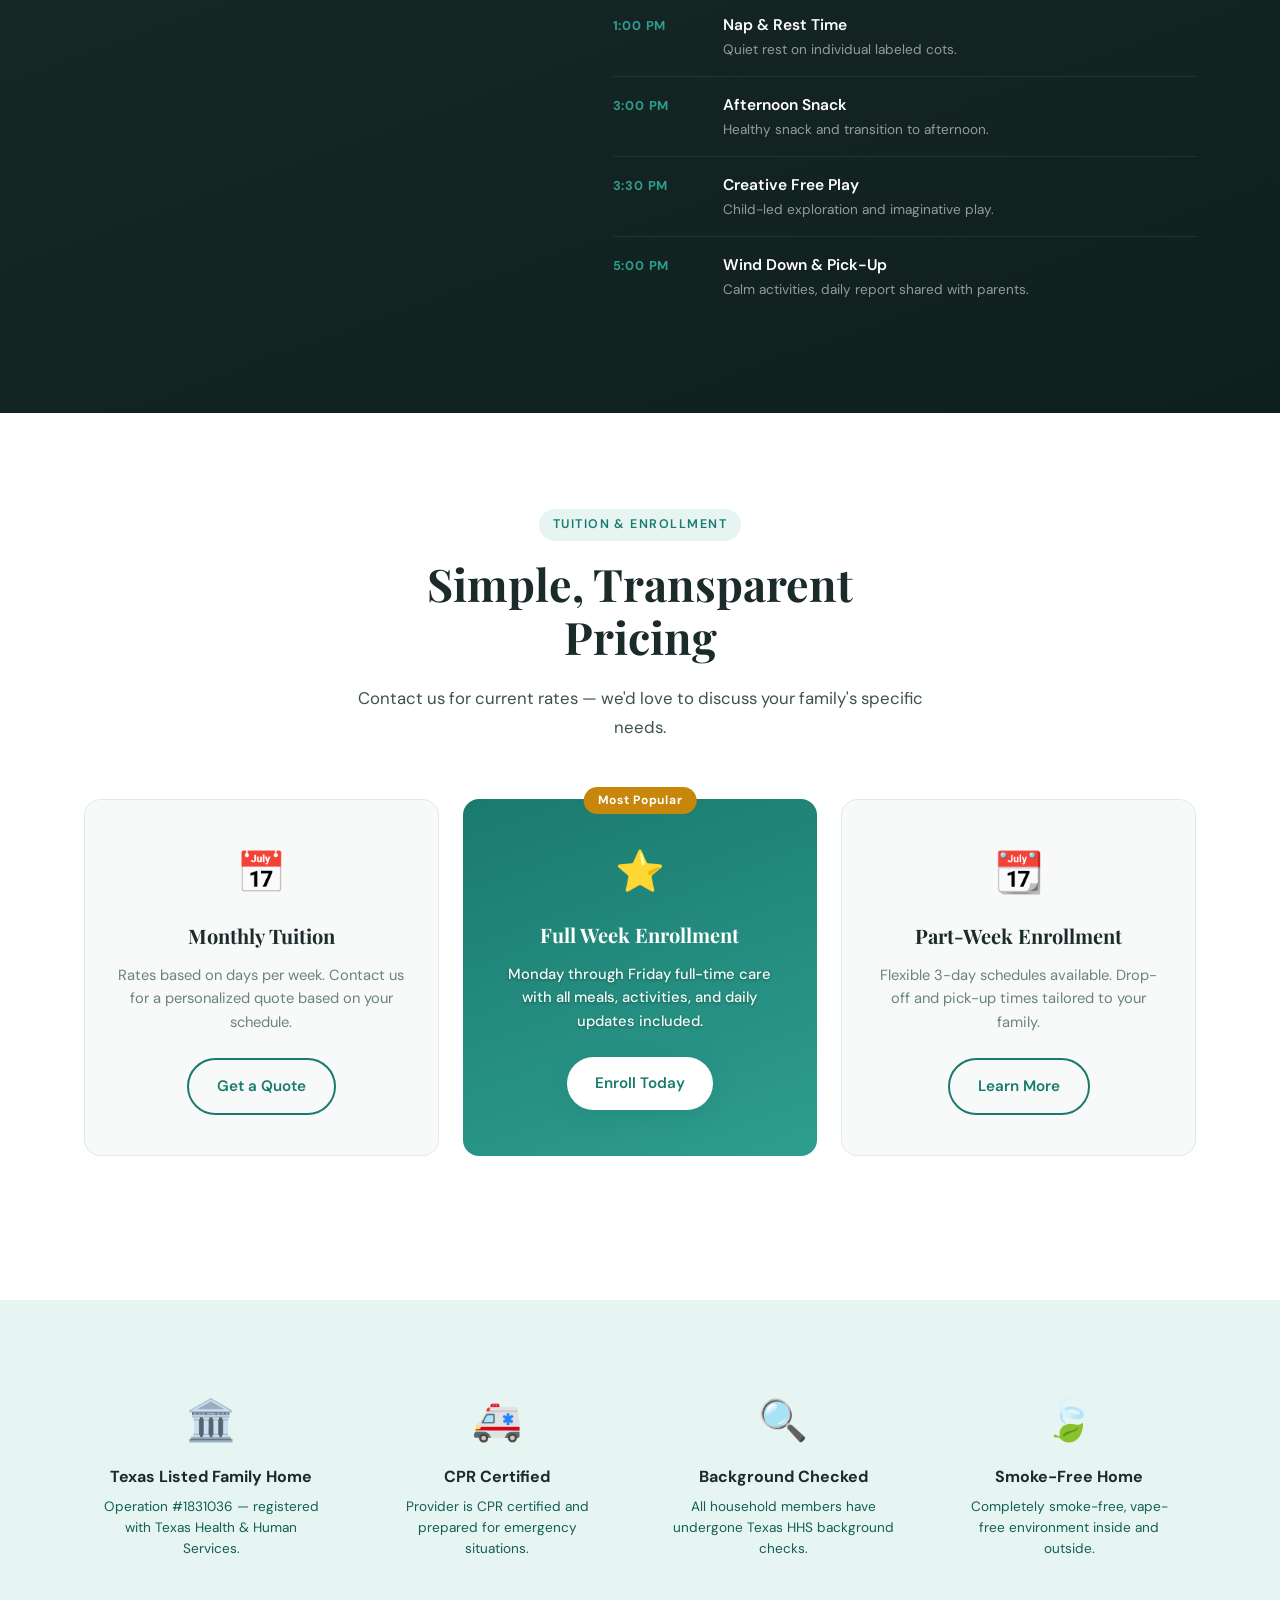
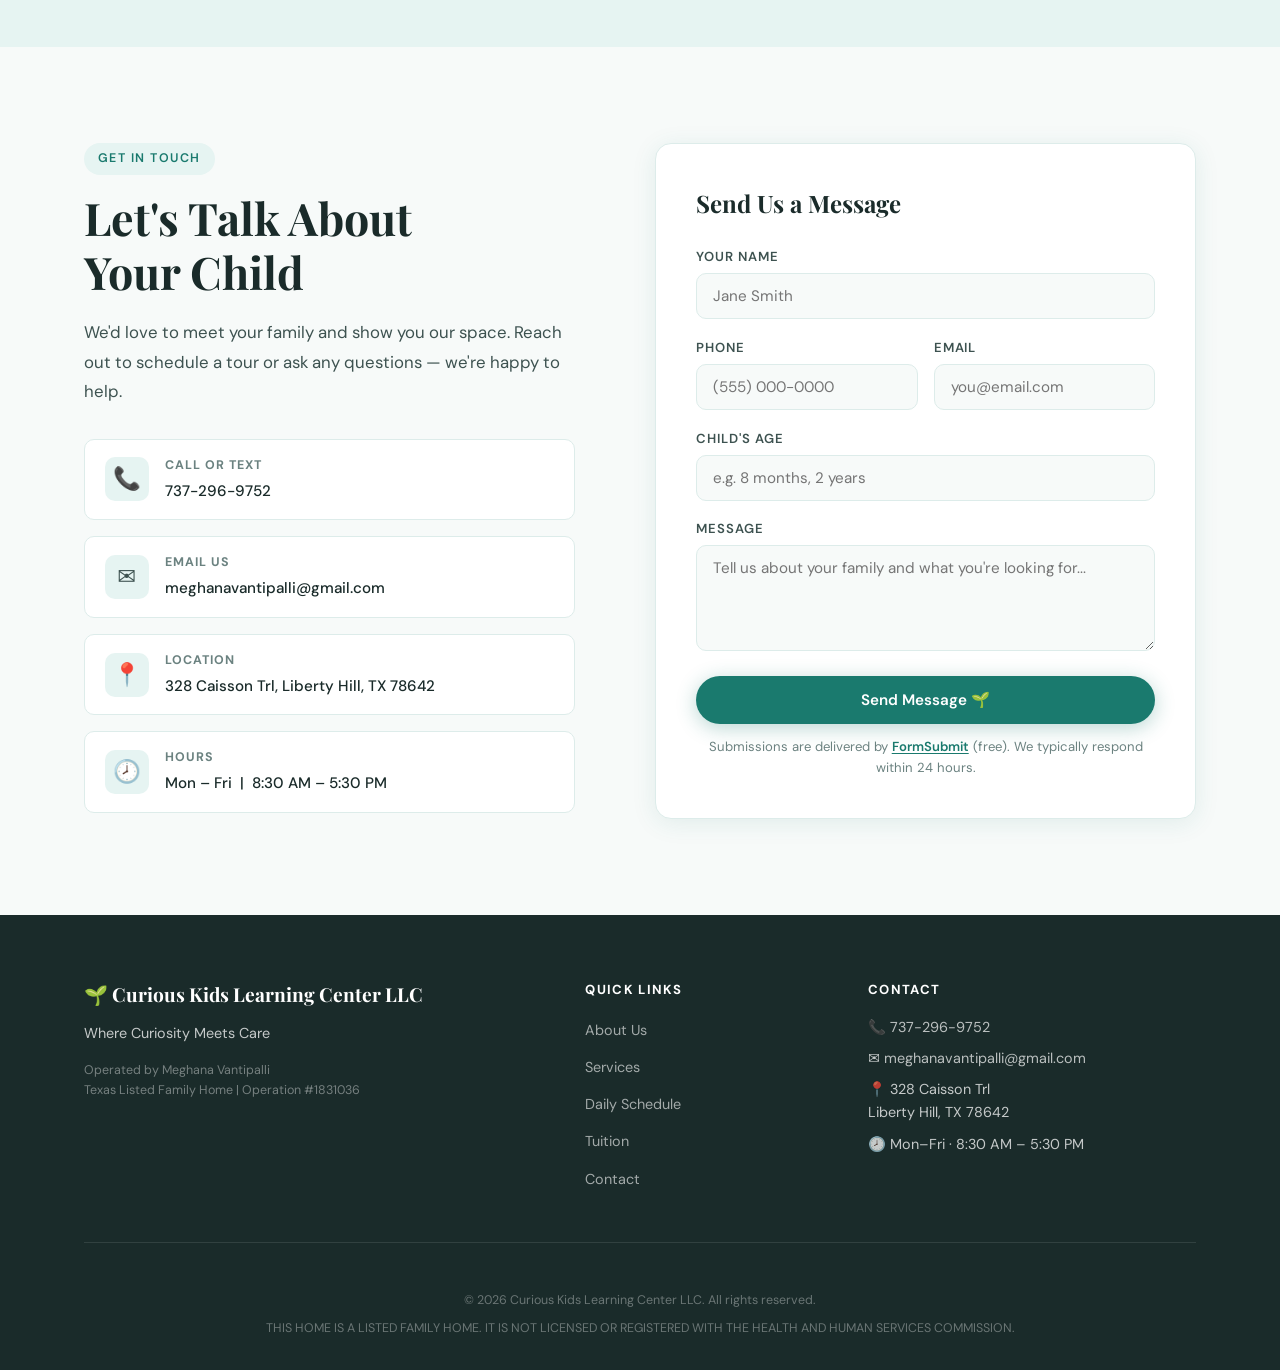
==== commit ee125e83: "Drop tuition due-date line from enrollment intro copy. Made-with: Cursor" ====
--- a/index.html
+++ b/index.html
@@ -271,7 +271,7 @@
       <div class="section-header">
         <div class="section-tag">Tuition & Enrollment</div>
         <h2 class="section-title">Simple, Transparent<br/>Pricing</h2>
-        <p class="section-body center">Tuition is due on the 1st of each month. Contact us for current rates — we'd love to discuss your family's specific needs.</p>
+        <p class="section-body center">Contact us for current rates — we'd love to discuss your family's specific needs.</p>
       </div>
       <div class="tuition-grid">
         <div class="tuition-card">
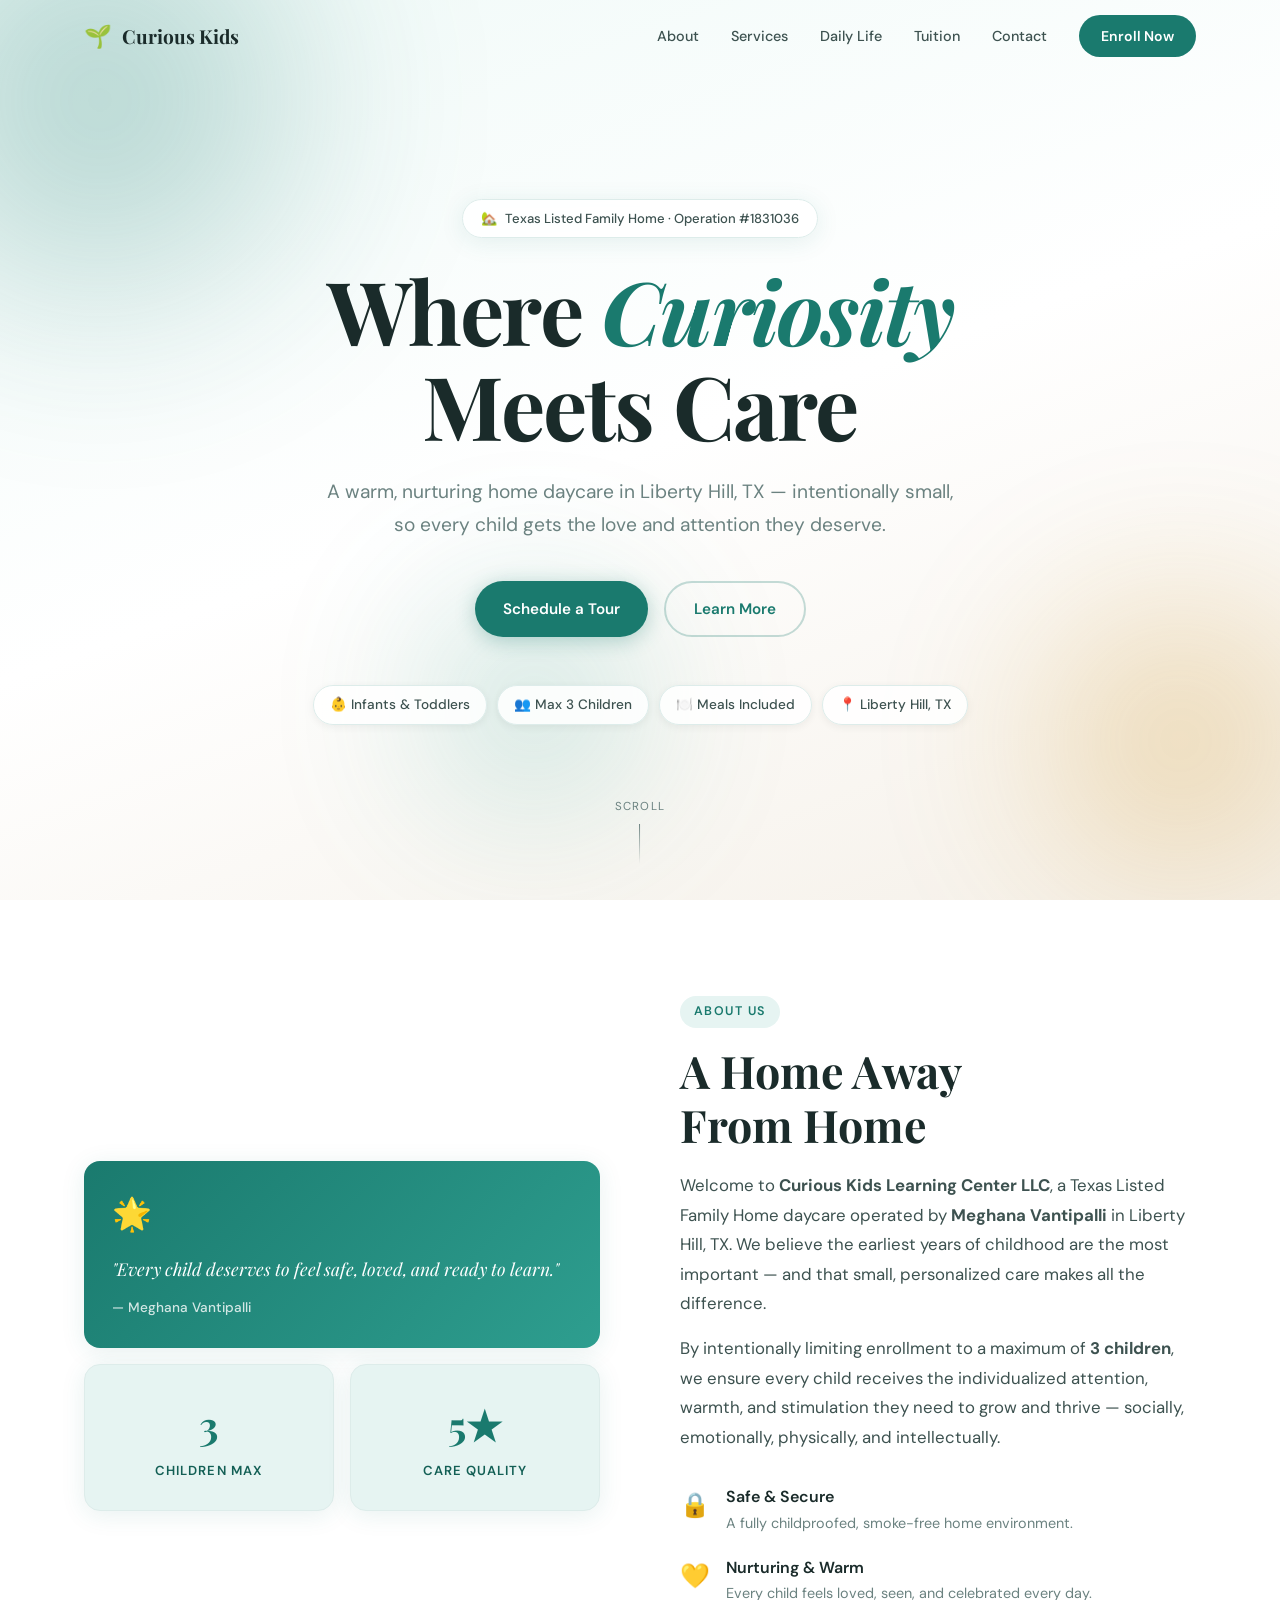
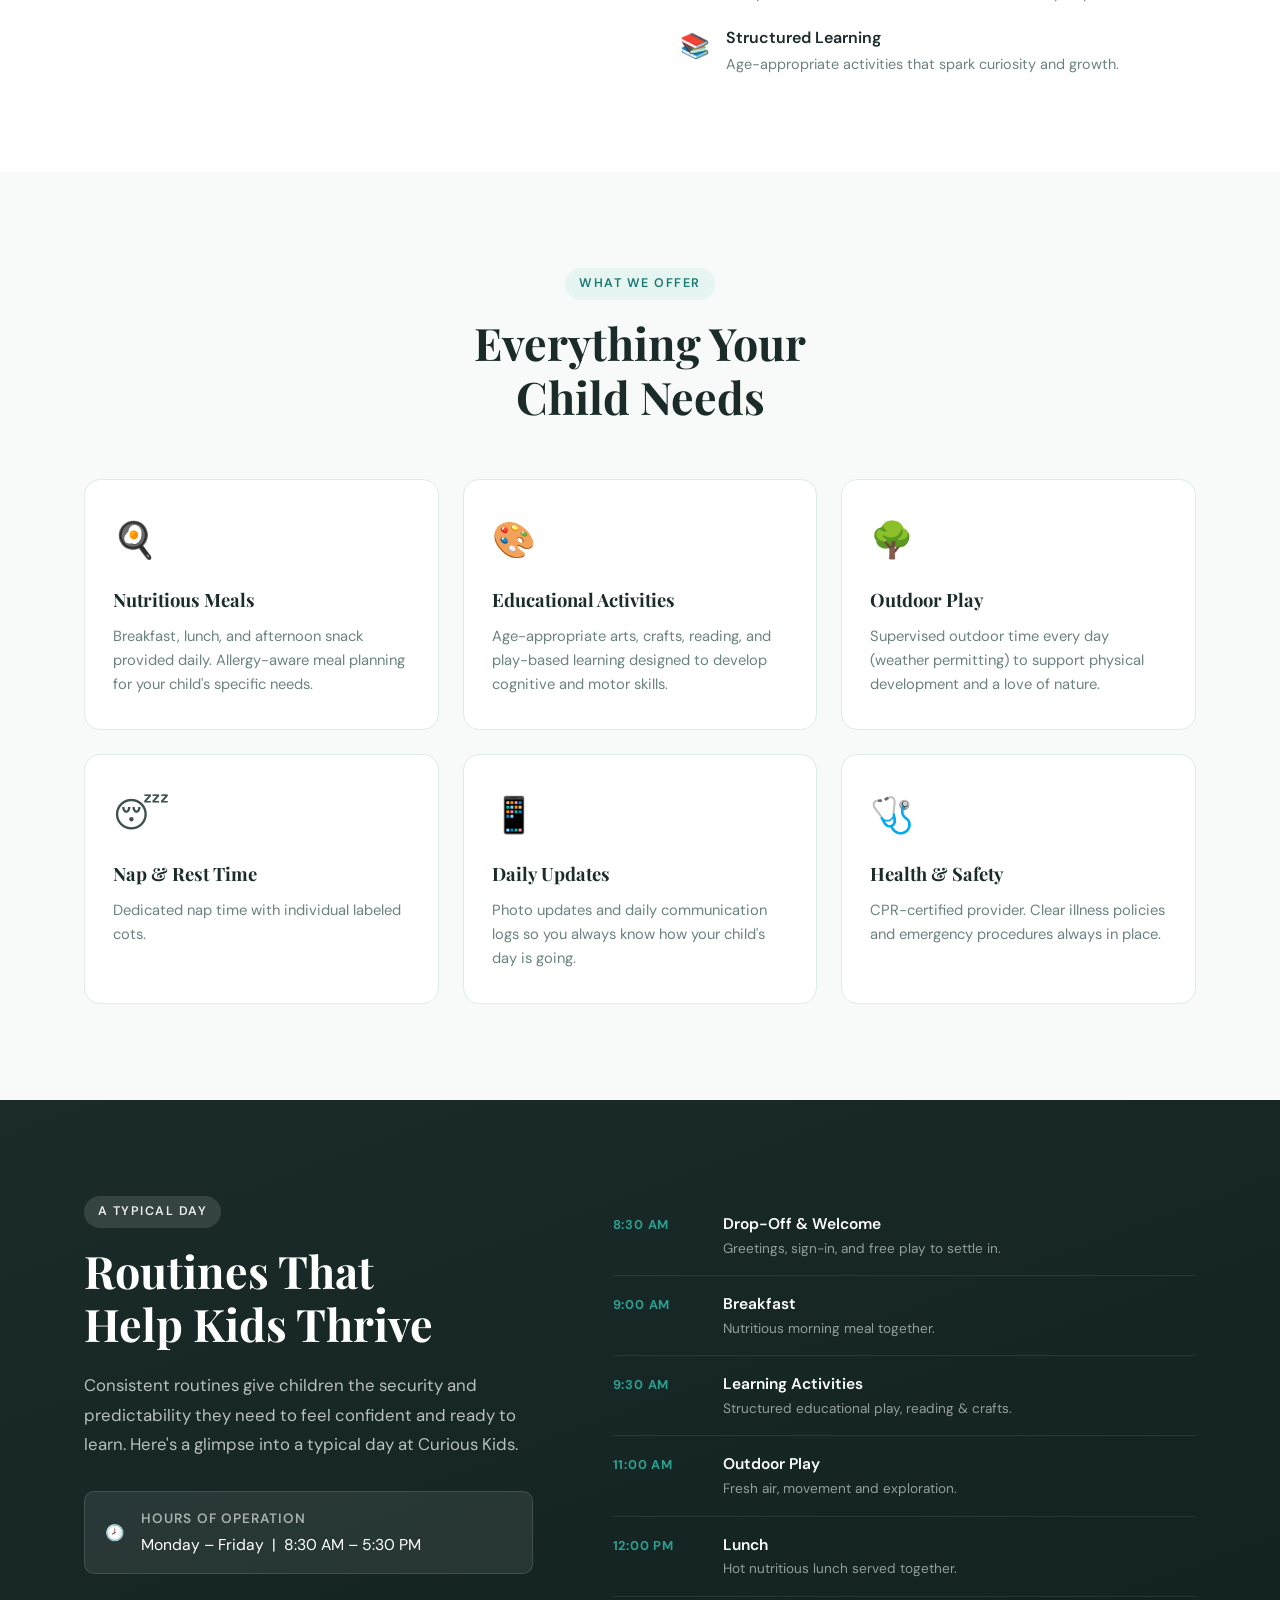
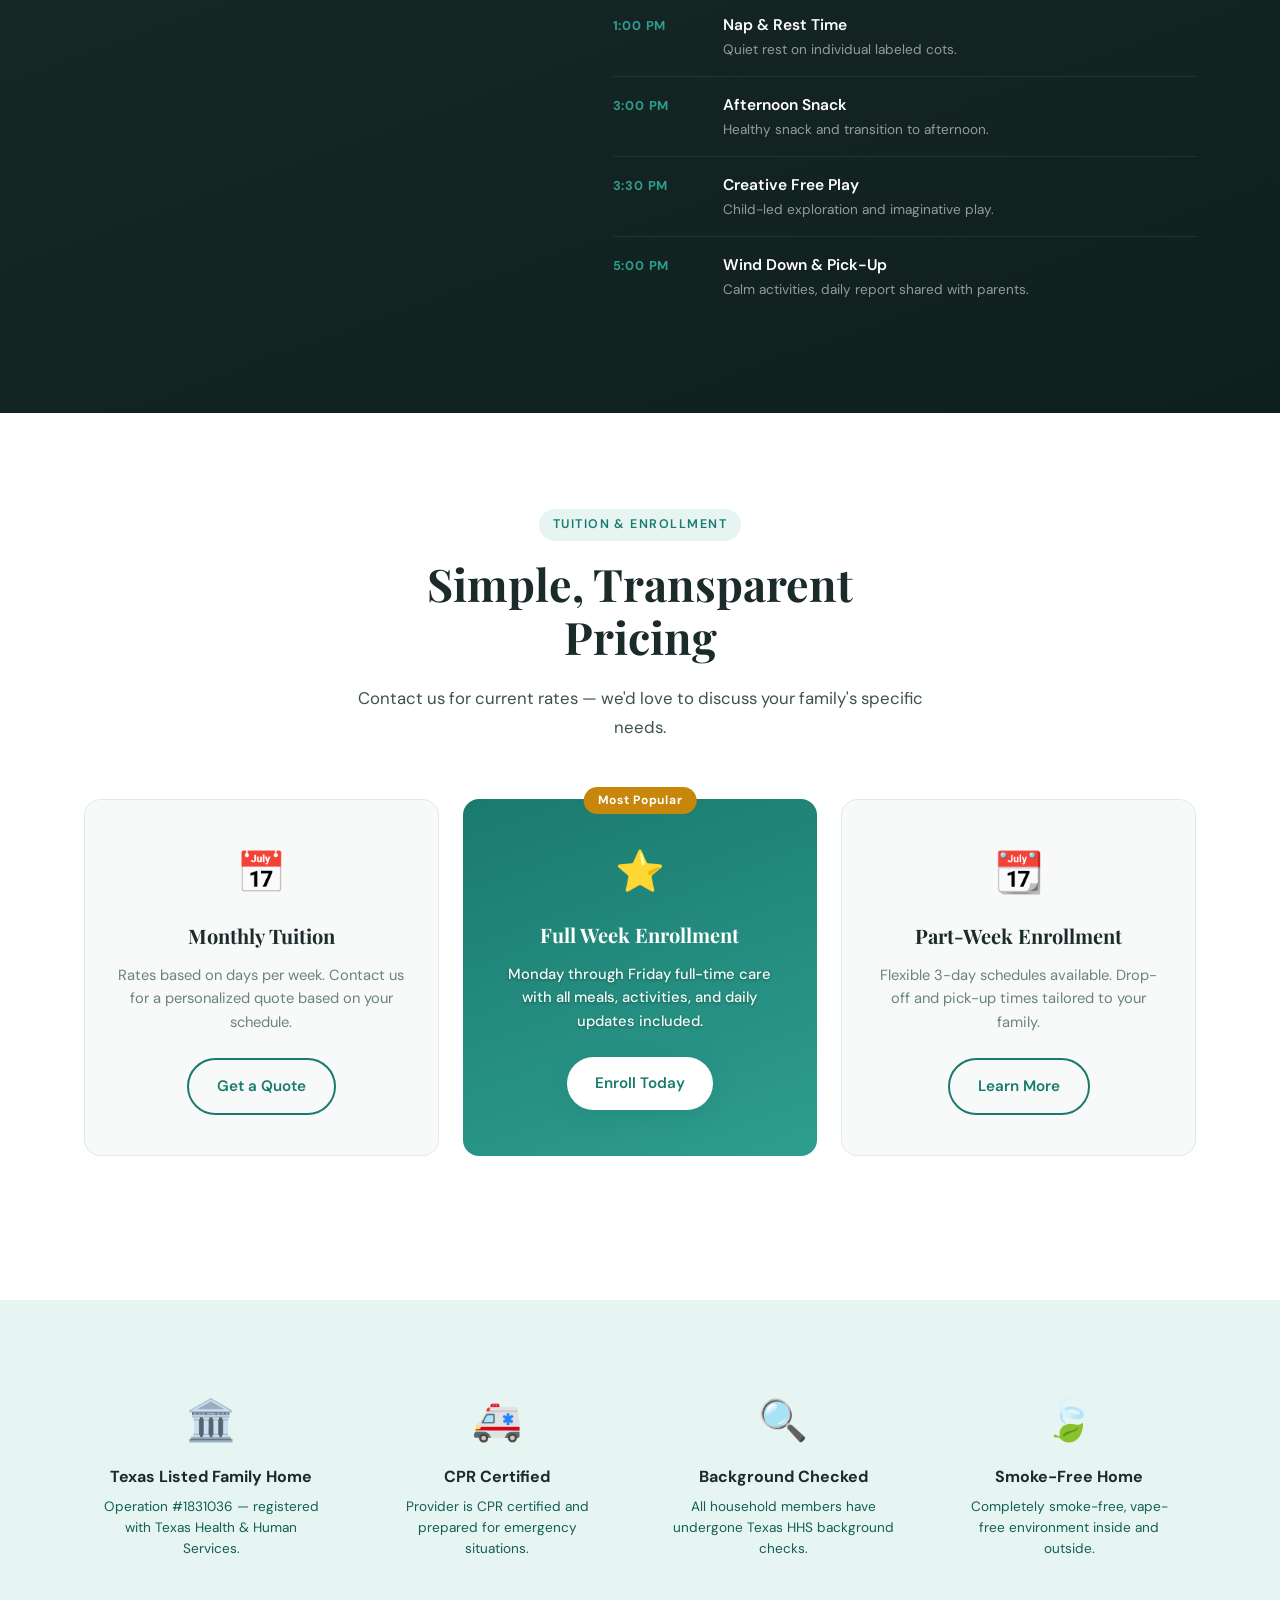
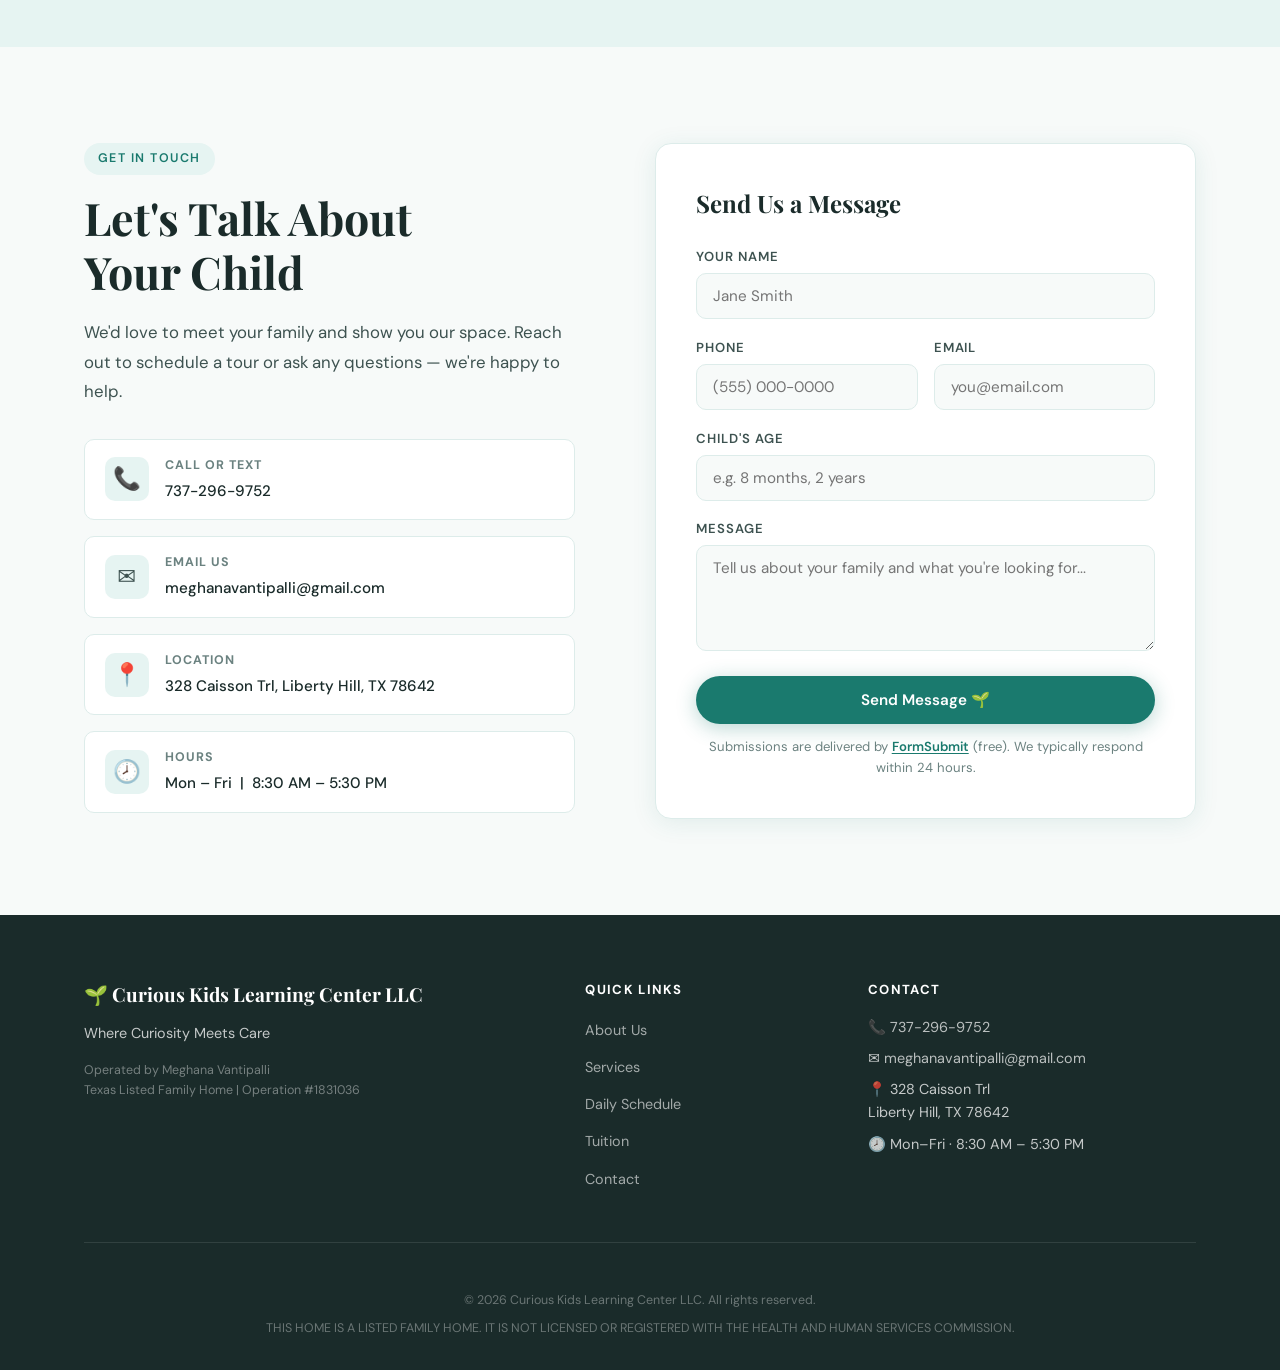
==== commit a268bfb6: "Shorten Nap & Rest Time service copy (remove bedding line). Made-with: Cursor" ====
--- a/index.html
+++ b/index.html
@@ -161,7 +161,7 @@
         <div class="service-card">
           <div class="service-icon">😴</div>
           <h3>Nap & Rest Time</h3>
-          <p>Dedicated nap time with individual labeled cots. Sleep sack and bedding provided by families.</p>
+          <p>Dedicated nap time with individual labeled cots.</p>
         </div>
         <div class="service-card">
           <div class="service-icon">📱</div>
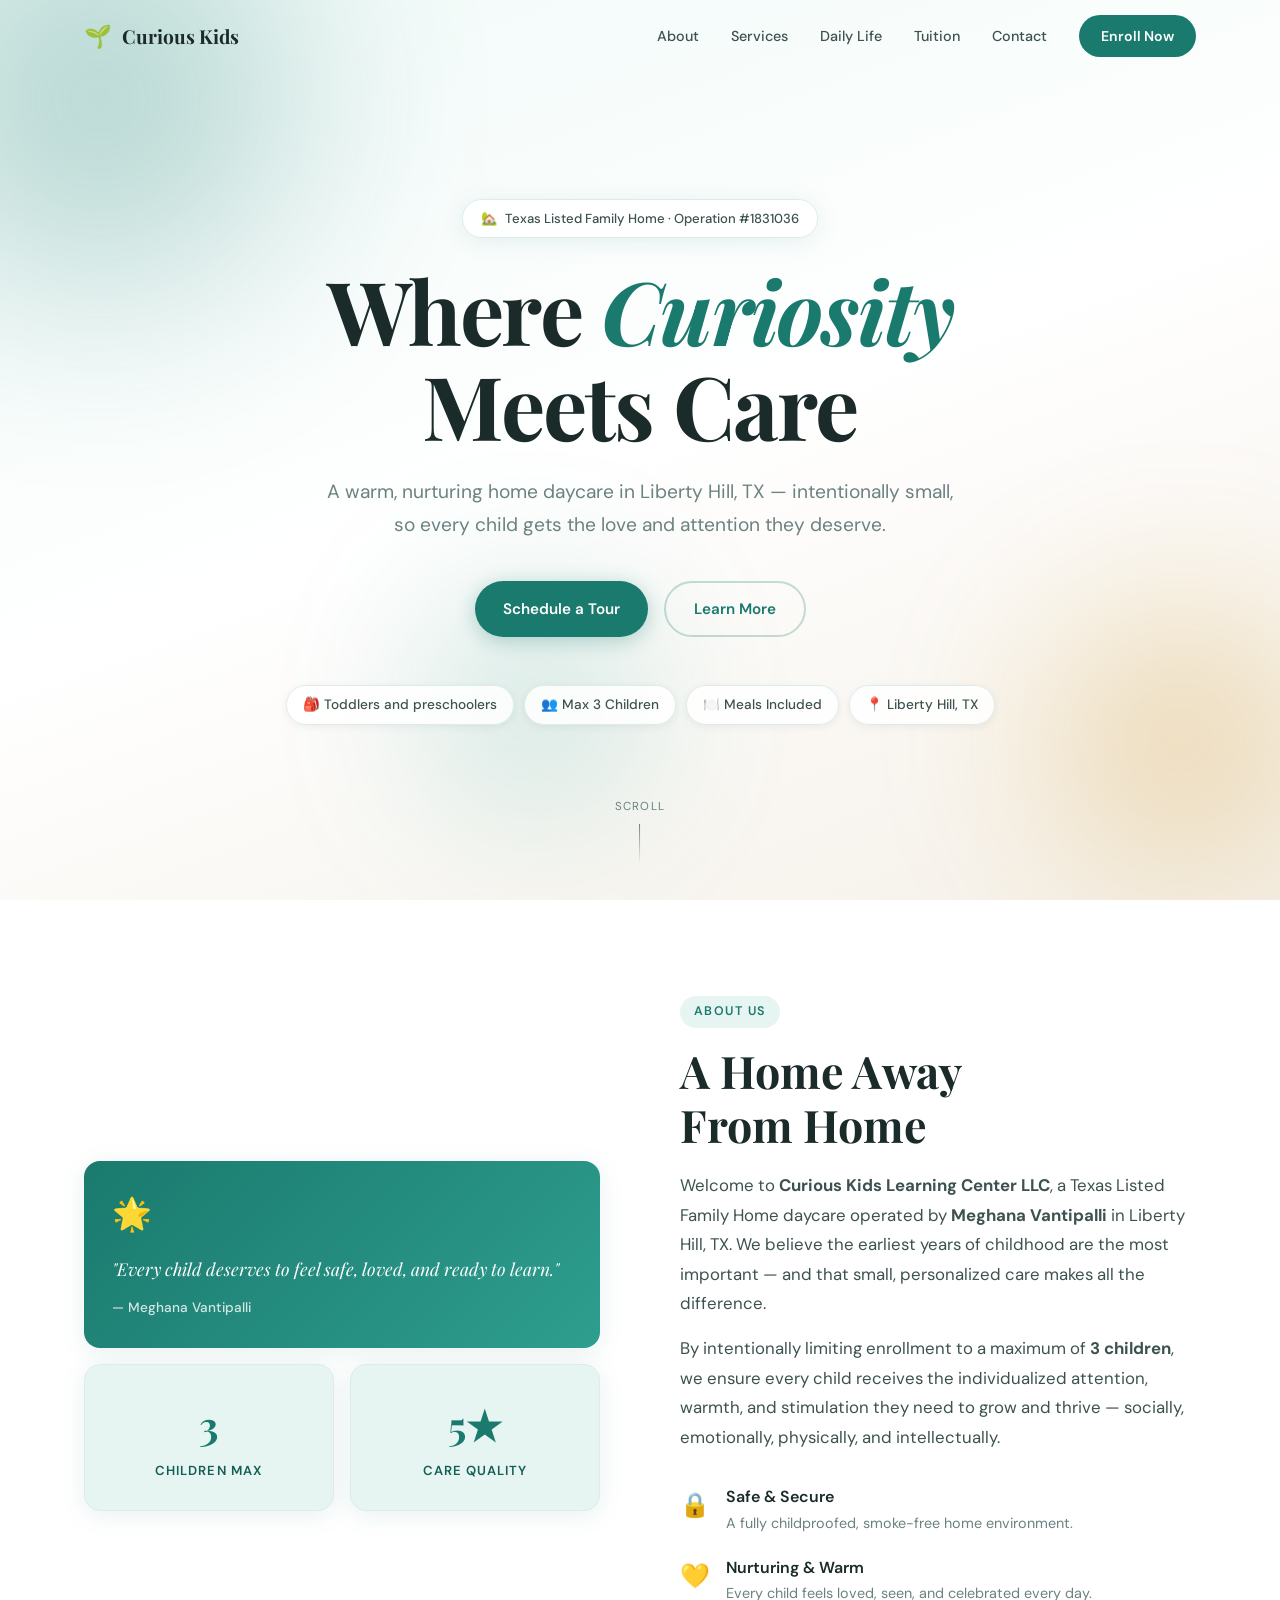
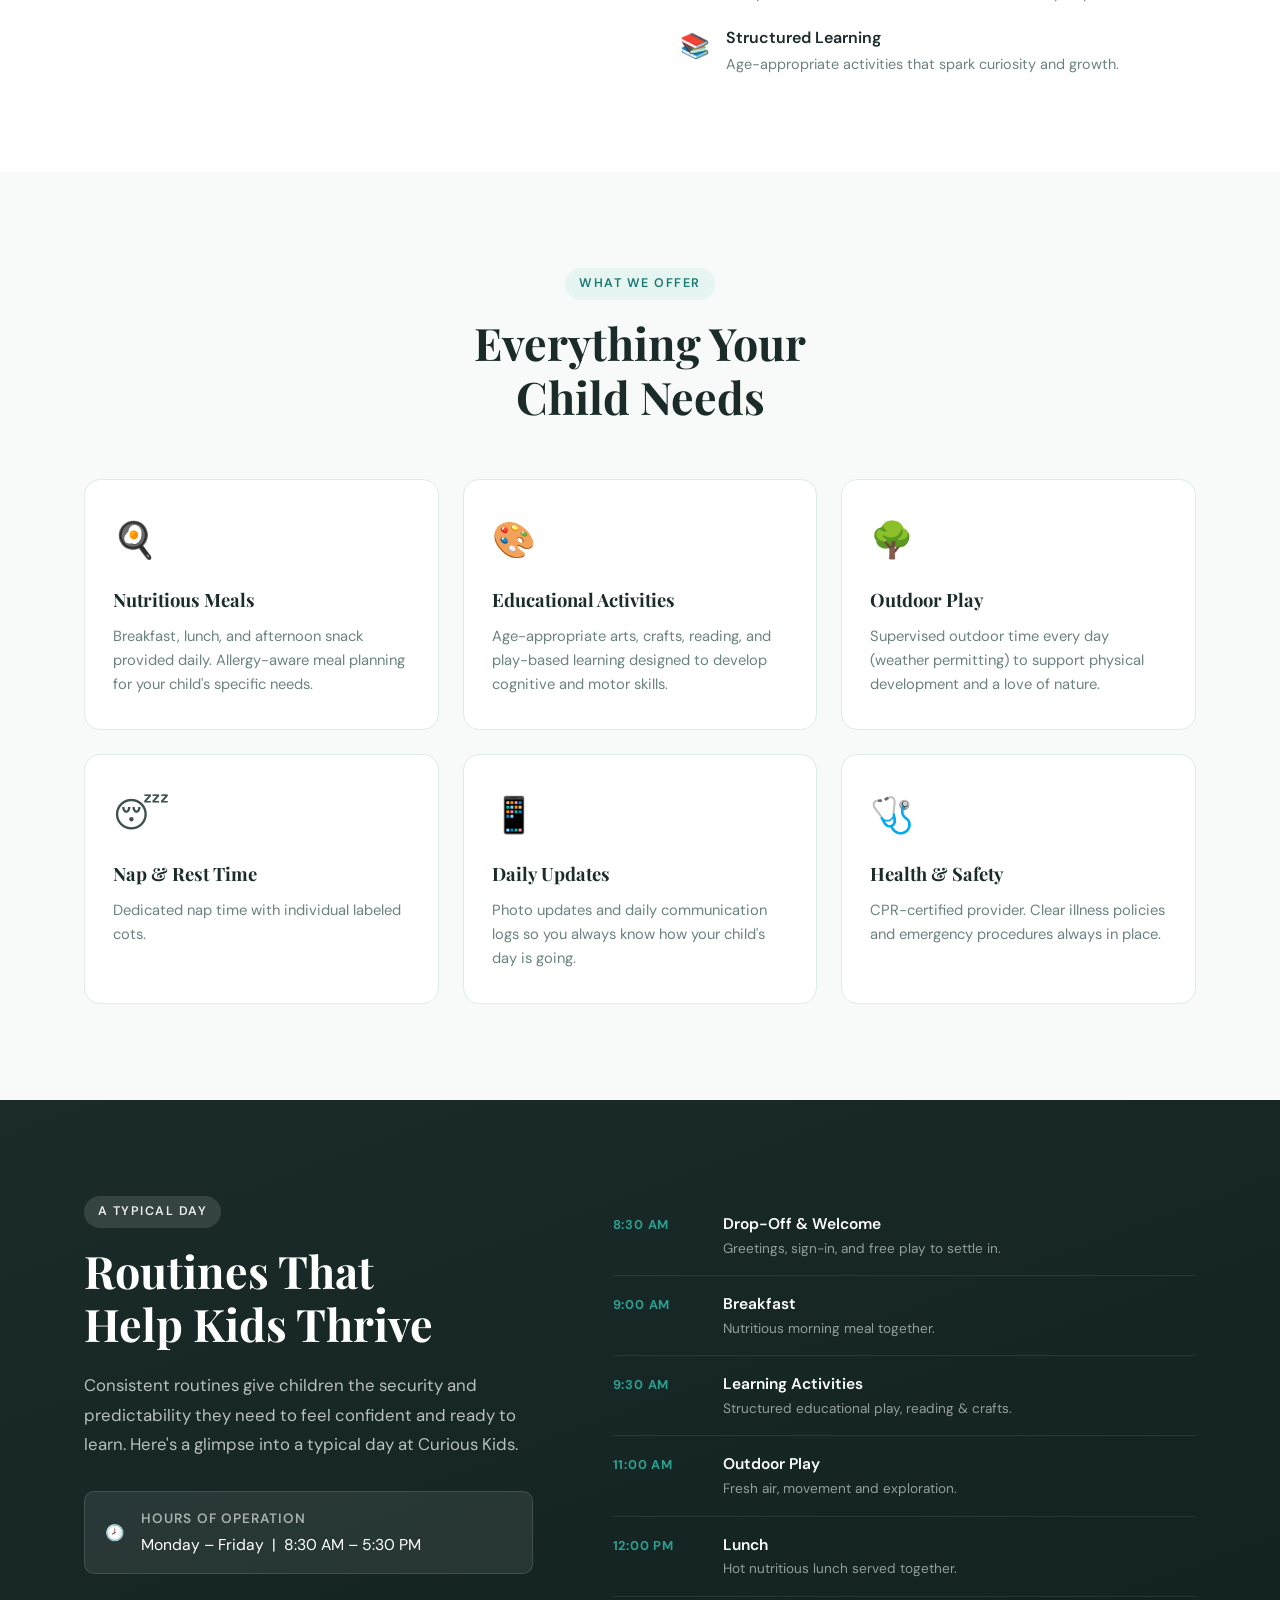
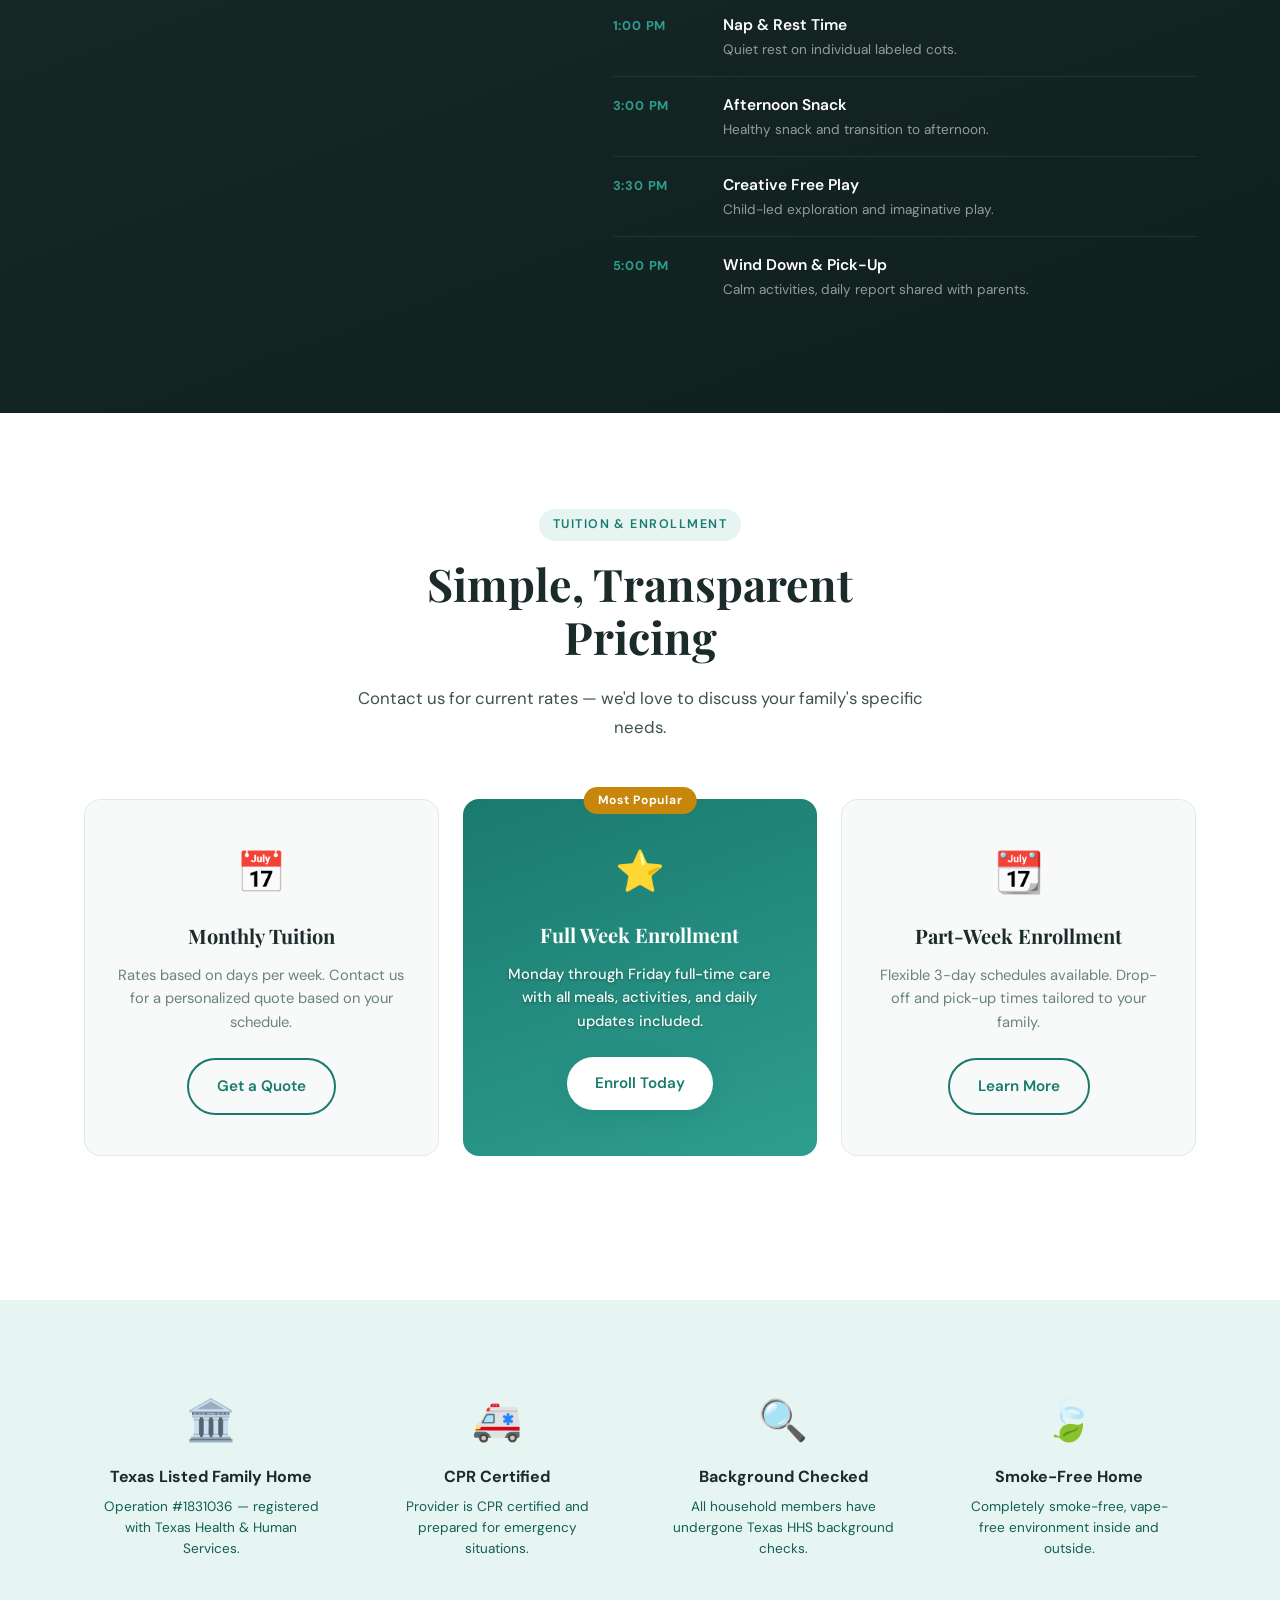
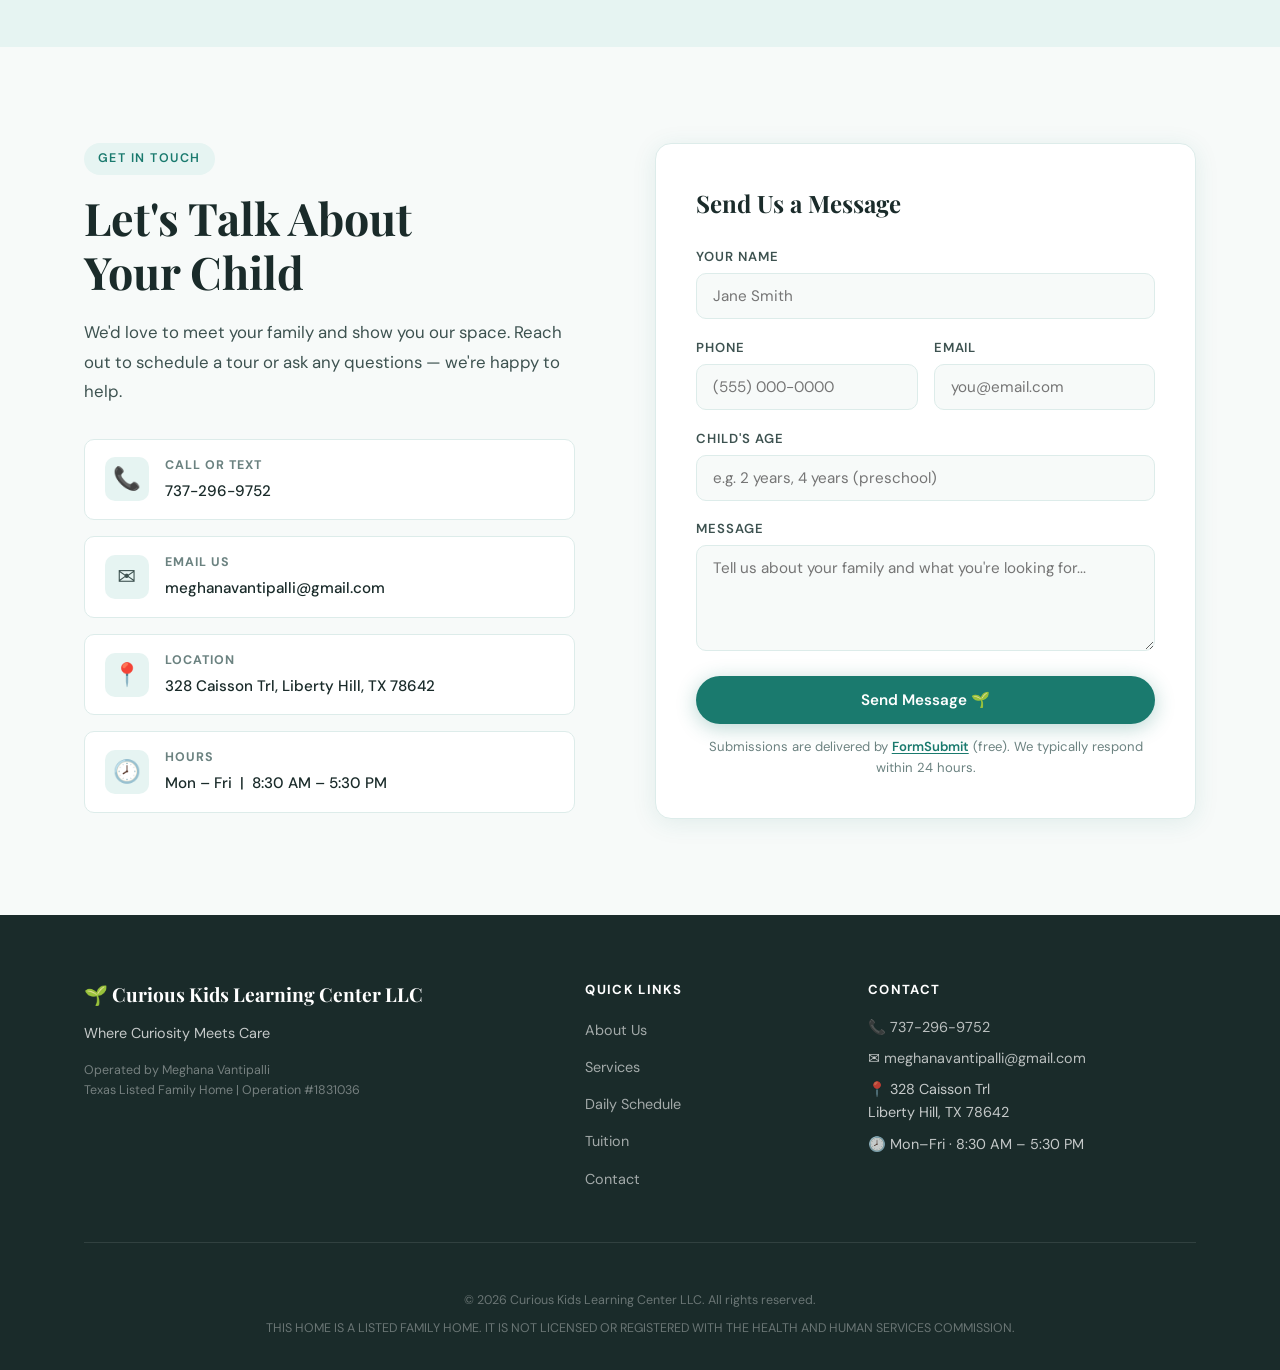
==== commit f22f8c21: "Retarget hero and form copy to toddlers and preschoolers (no infants). Made-with: Cursor" ====
--- a/index.html
+++ b/index.html
@@ -63,7 +63,7 @@
         <a href="#about" class="btn btn-ghost">Learn More</a>
       </div>
       <div class="hero-pills animate-in" style="--delay: 0.65s">
-        <span class="pill">👶 Infants & Toddlers</span>
+        <span class="pill">🎒 Toddlers and preschoolers</span>
         <span class="pill">👥 Max 3 Children</span>
         <span class="pill">🍽️ Meals Included</span>
         <span class="pill">📍 Liberty Hill, TX</span>
@@ -399,7 +399,7 @@
             </div>
             <div class="form-group">
               <label for="inquiry-child-age">Child's Age</label>
-              <input id="inquiry-child-age" name="child_age" type="text" placeholder="e.g. 8 months, 2 years" />
+              <input id="inquiry-child-age" name="child_age" type="text" placeholder="e.g. 2 years, 4 years (preschool)" />
             </div>
             <div class="form-group">
               <label for="inquiry-message">Message</label>
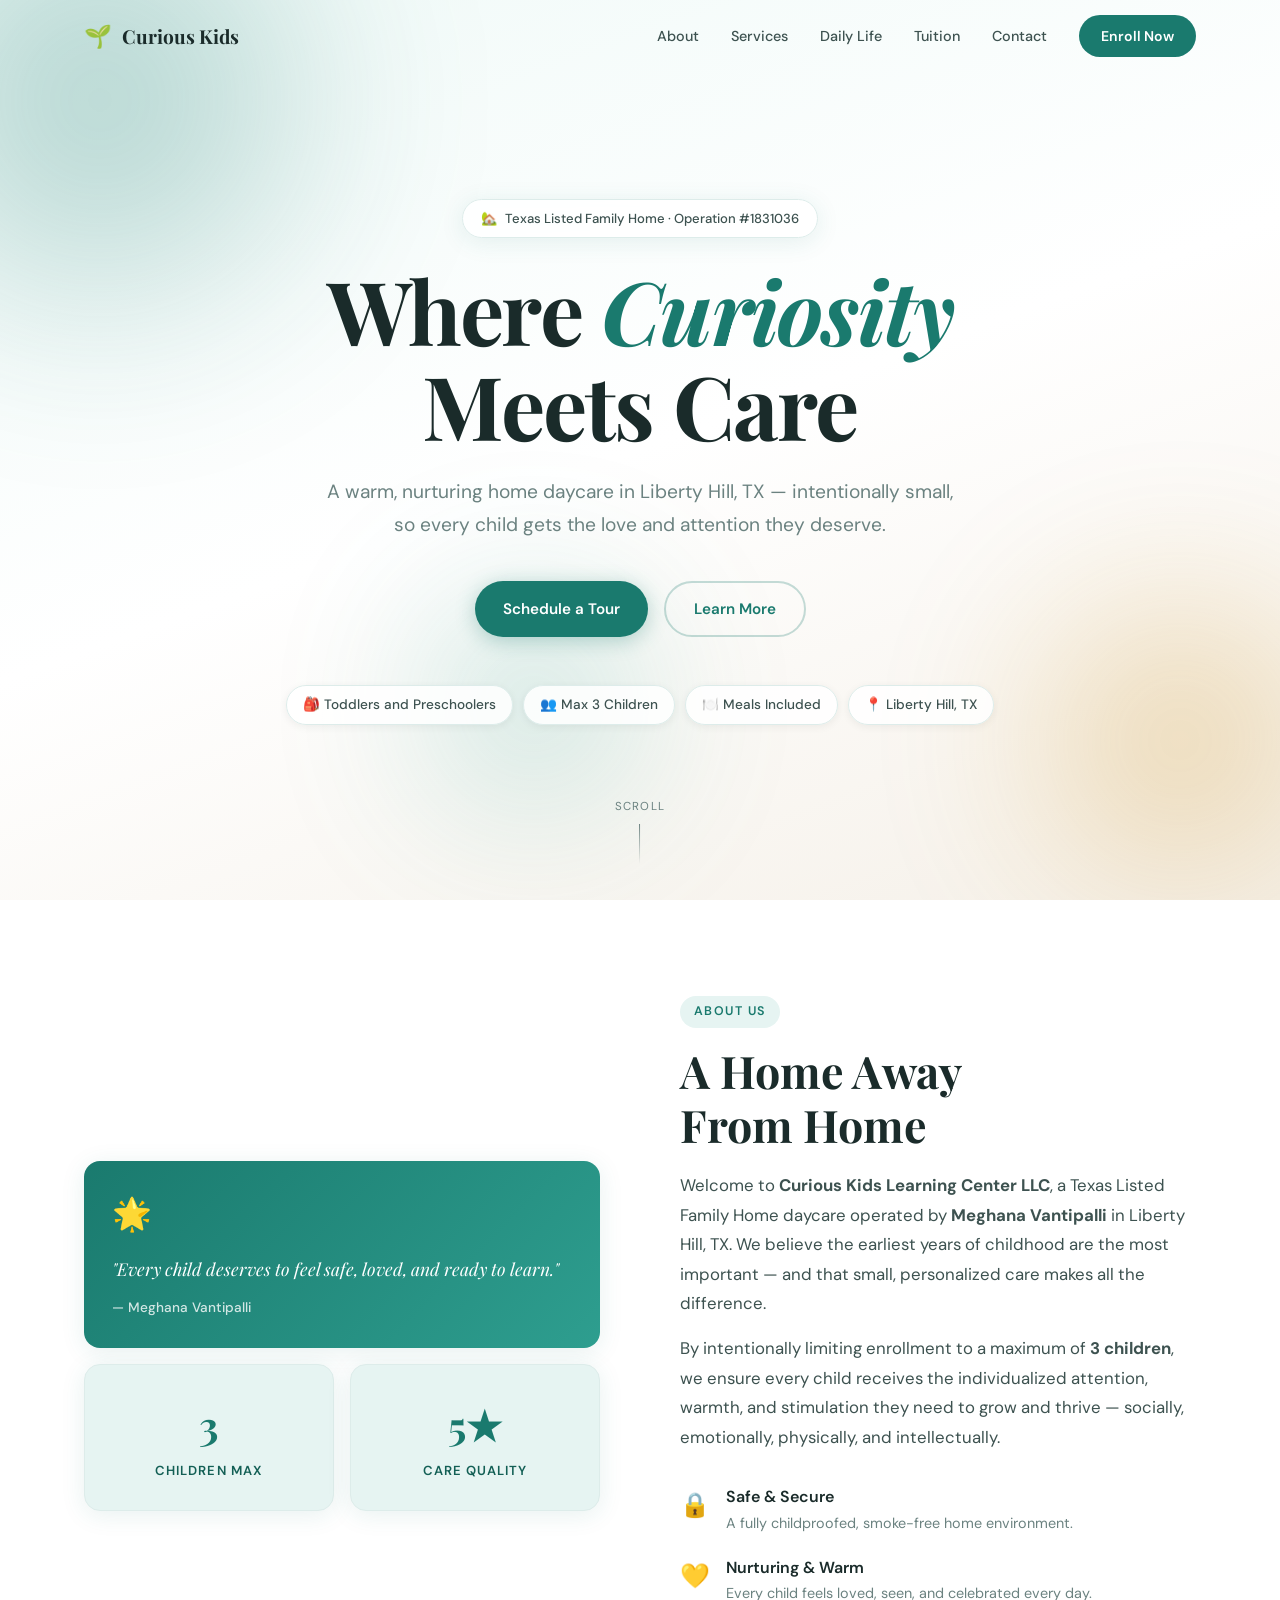
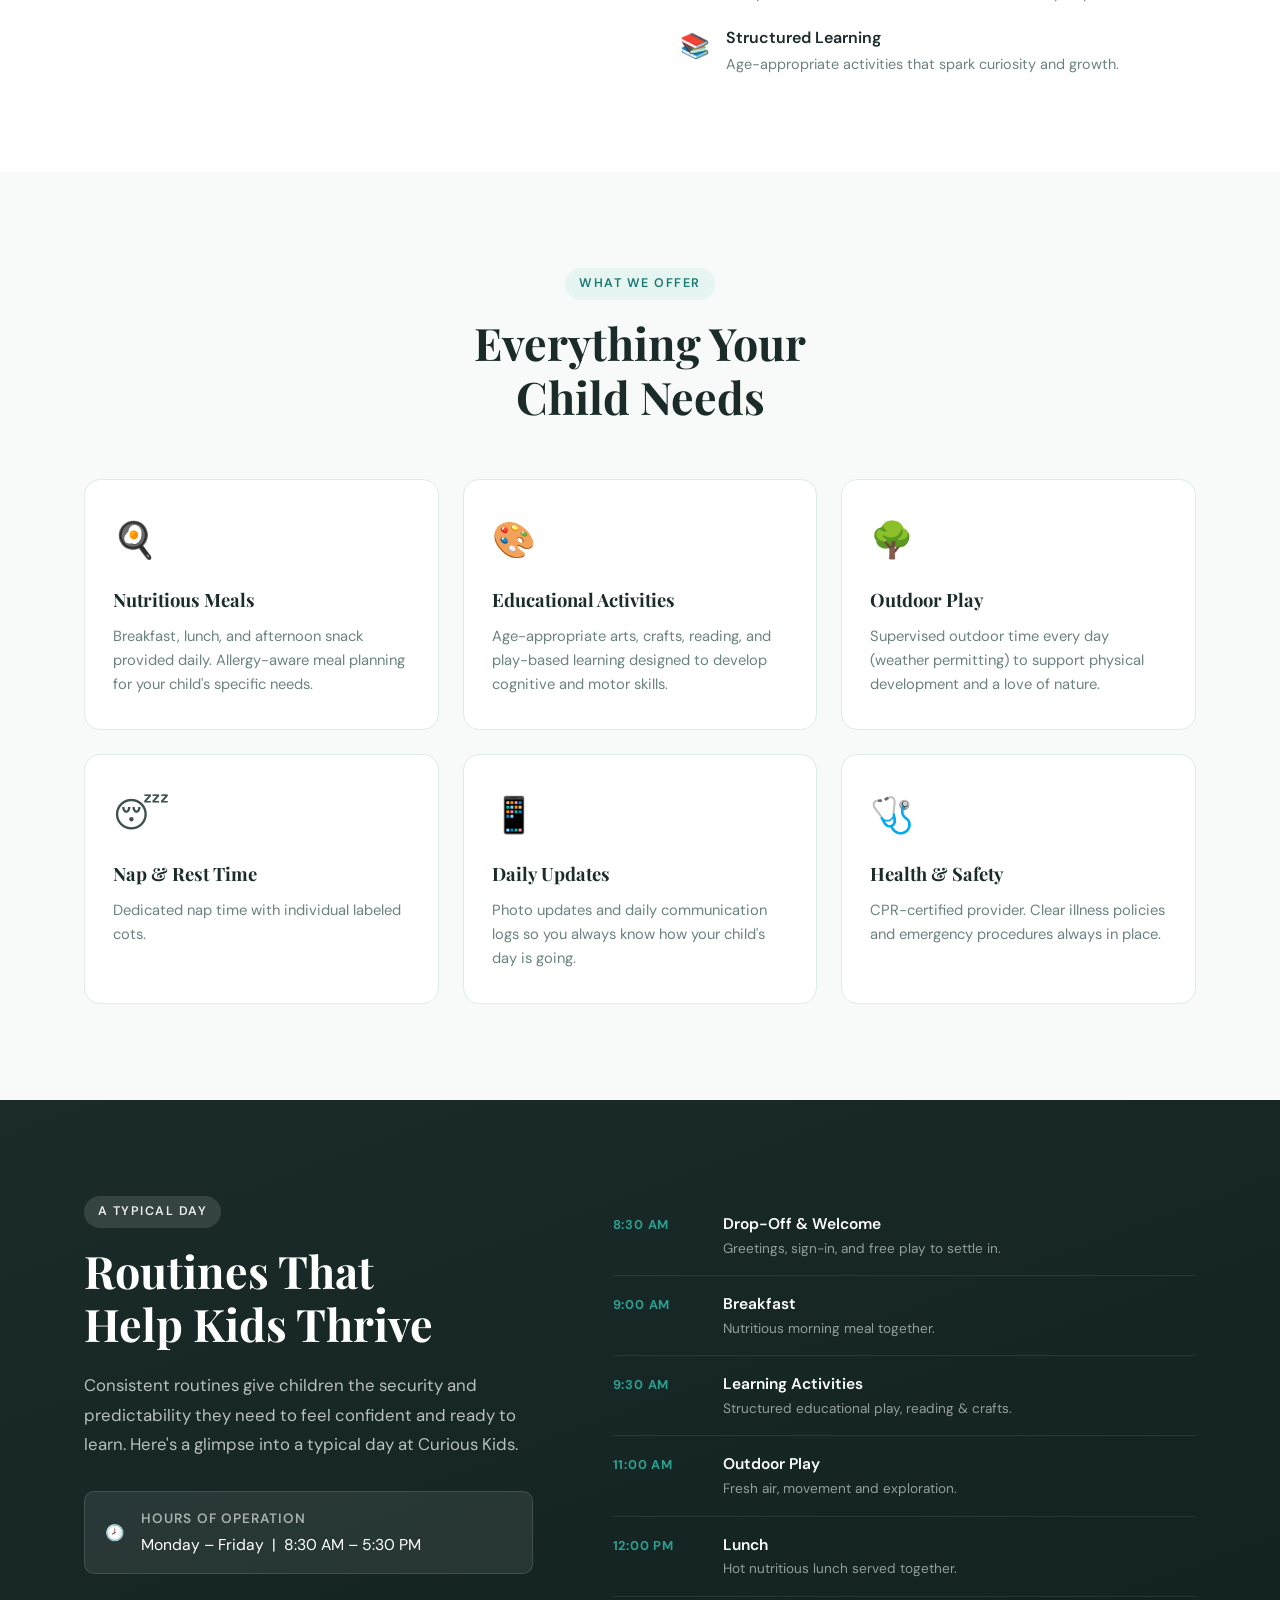
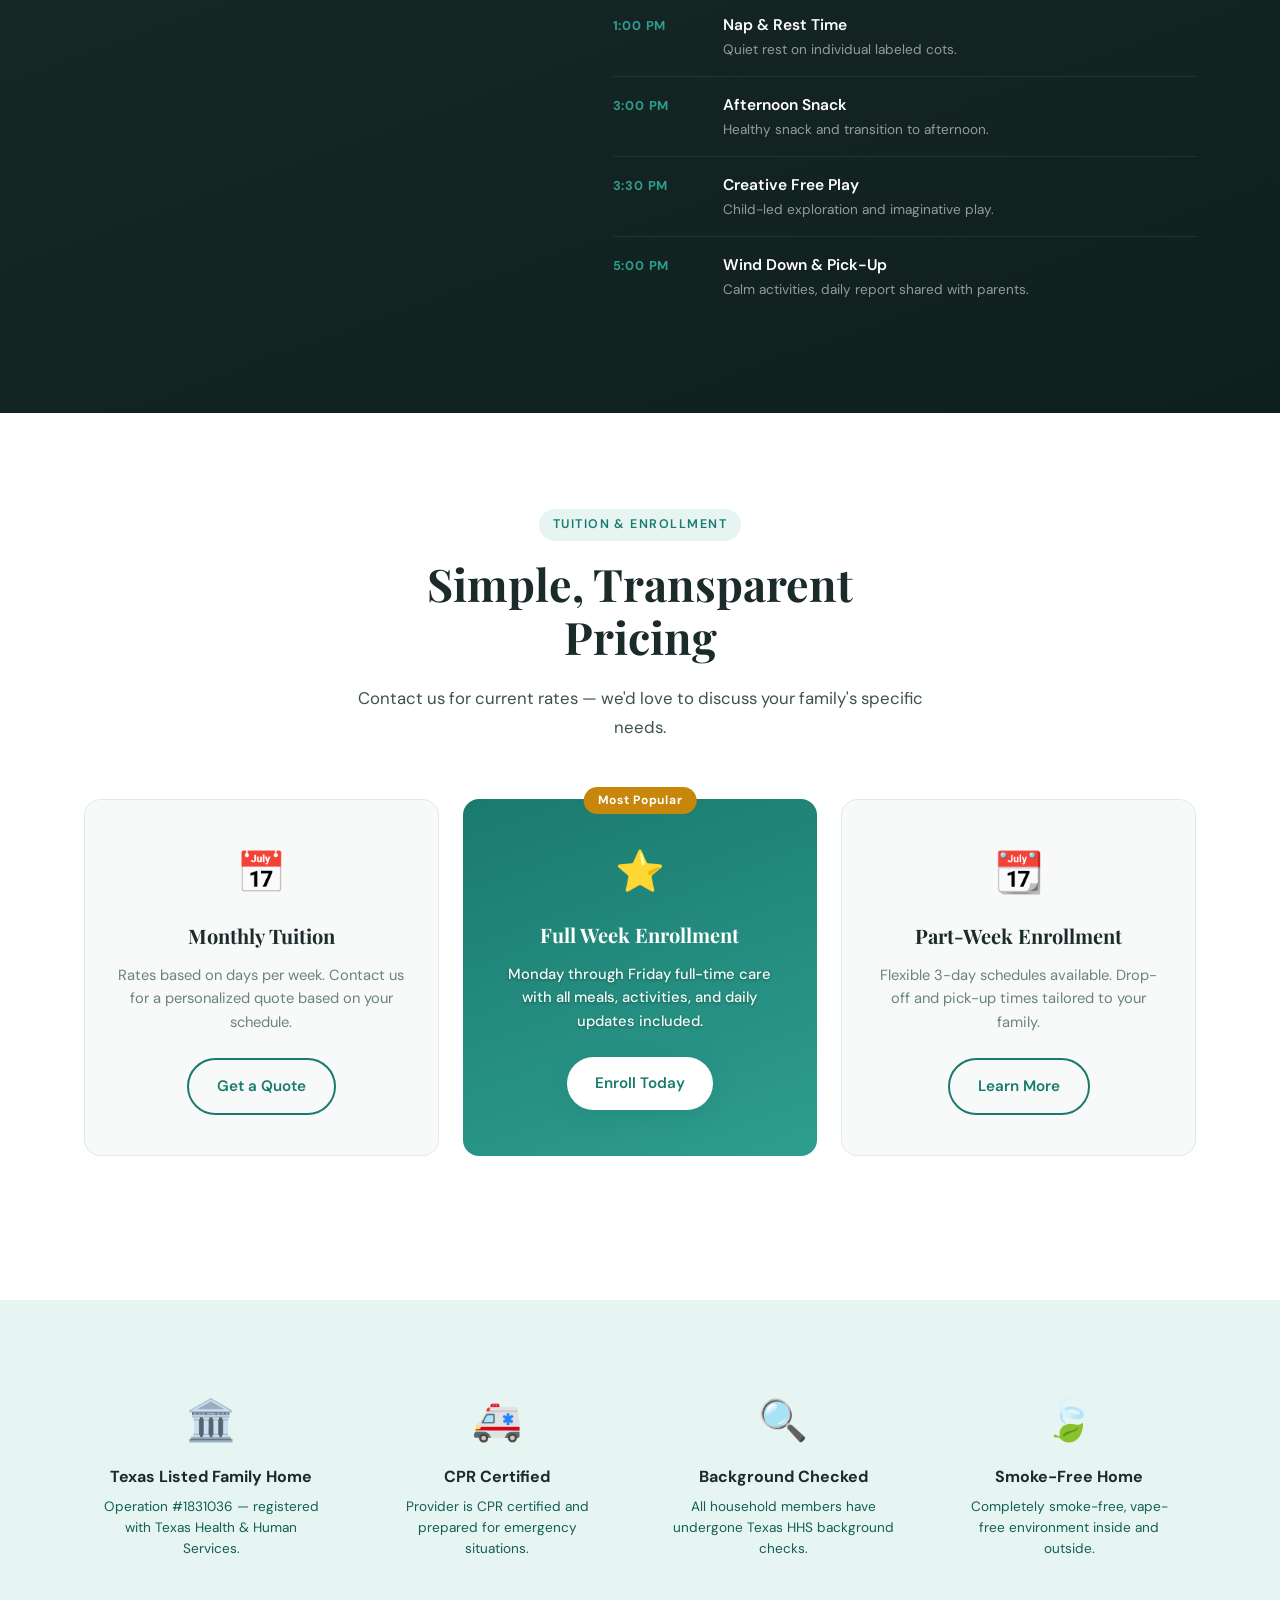
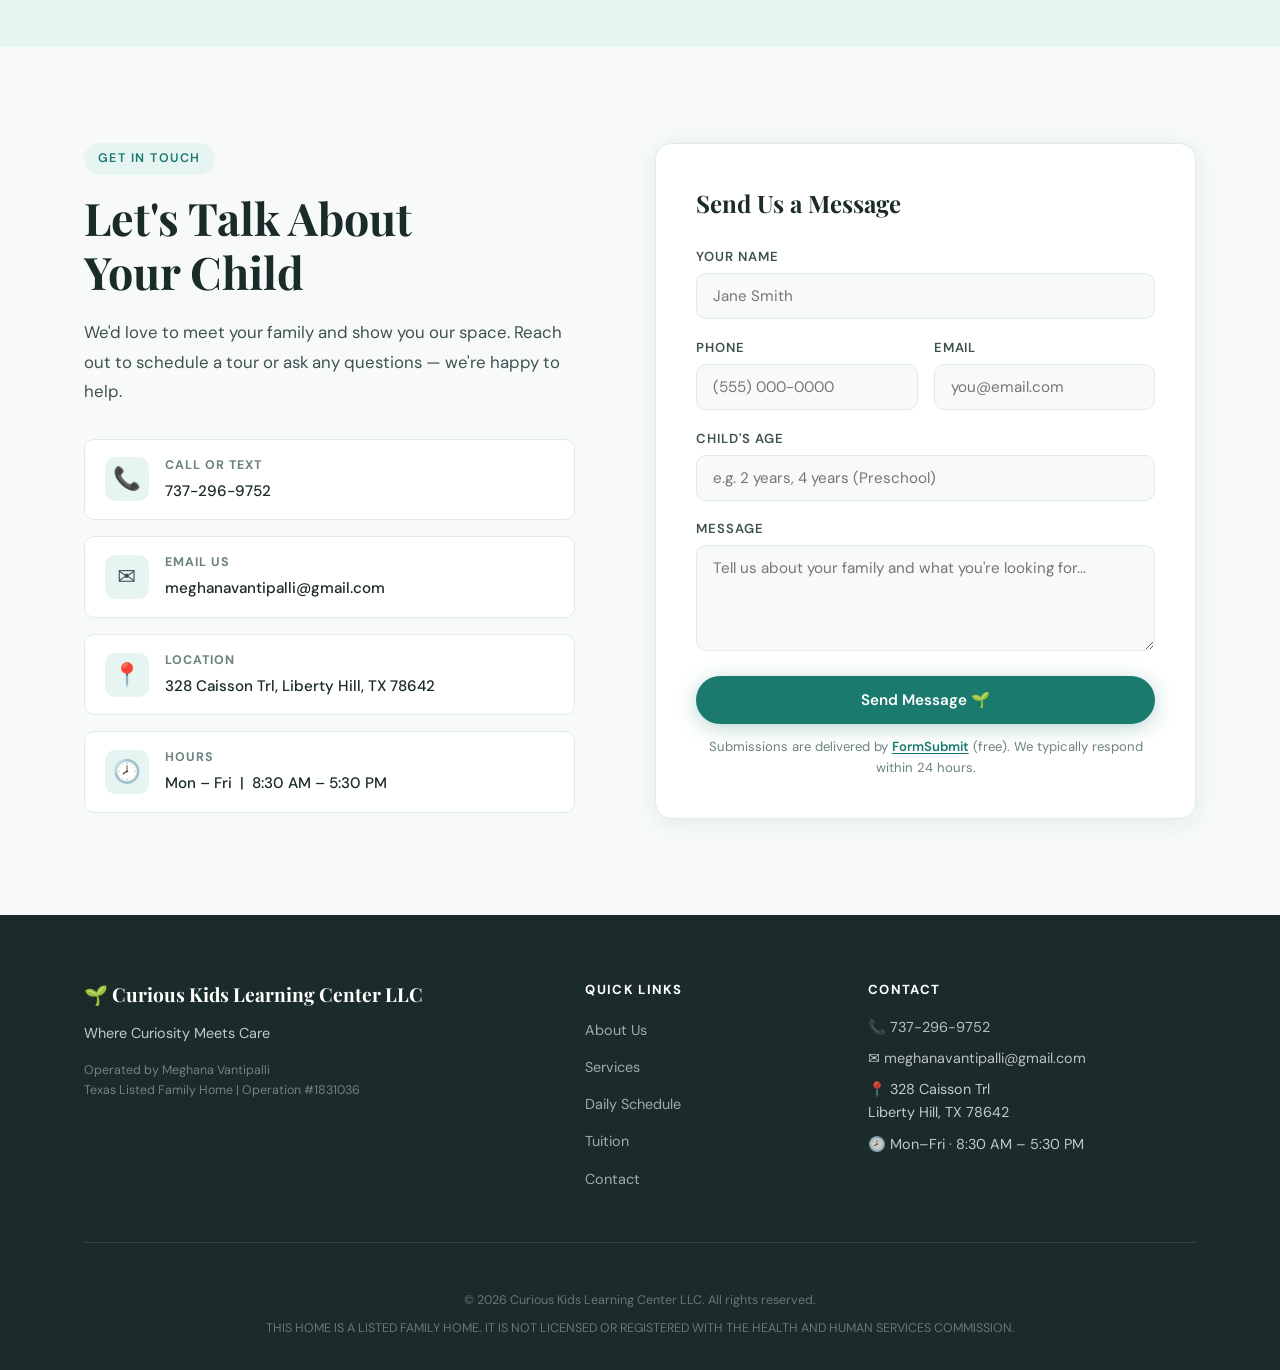
==== commit 1c93ee73: "Capitalize Preschoolers in hero pill and form placeholder. Made-with: Cursor" ====
--- a/index.html
+++ b/index.html
@@ -63,7 +63,7 @@
         <a href="#about" class="btn btn-ghost">Learn More</a>
       </div>
       <div class="hero-pills animate-in" style="--delay: 0.65s">
-        <span class="pill">🎒 Toddlers and preschoolers</span>
+        <span class="pill">🎒 Toddlers and Preschoolers</span>
         <span class="pill">👥 Max 3 Children</span>
         <span class="pill">🍽️ Meals Included</span>
         <span class="pill">📍 Liberty Hill, TX</span>
@@ -399,7 +399,7 @@
             </div>
             <div class="form-group">
               <label for="inquiry-child-age">Child's Age</label>
-              <input id="inquiry-child-age" name="child_age" type="text" placeholder="e.g. 2 years, 4 years (preschool)" />
+              <input id="inquiry-child-age" name="child_age" type="text" placeholder="e.g. 2 years, 4 years (Preschool)" />
             </div>
             <div class="form-group">
               <label for="inquiry-message">Message</label>
